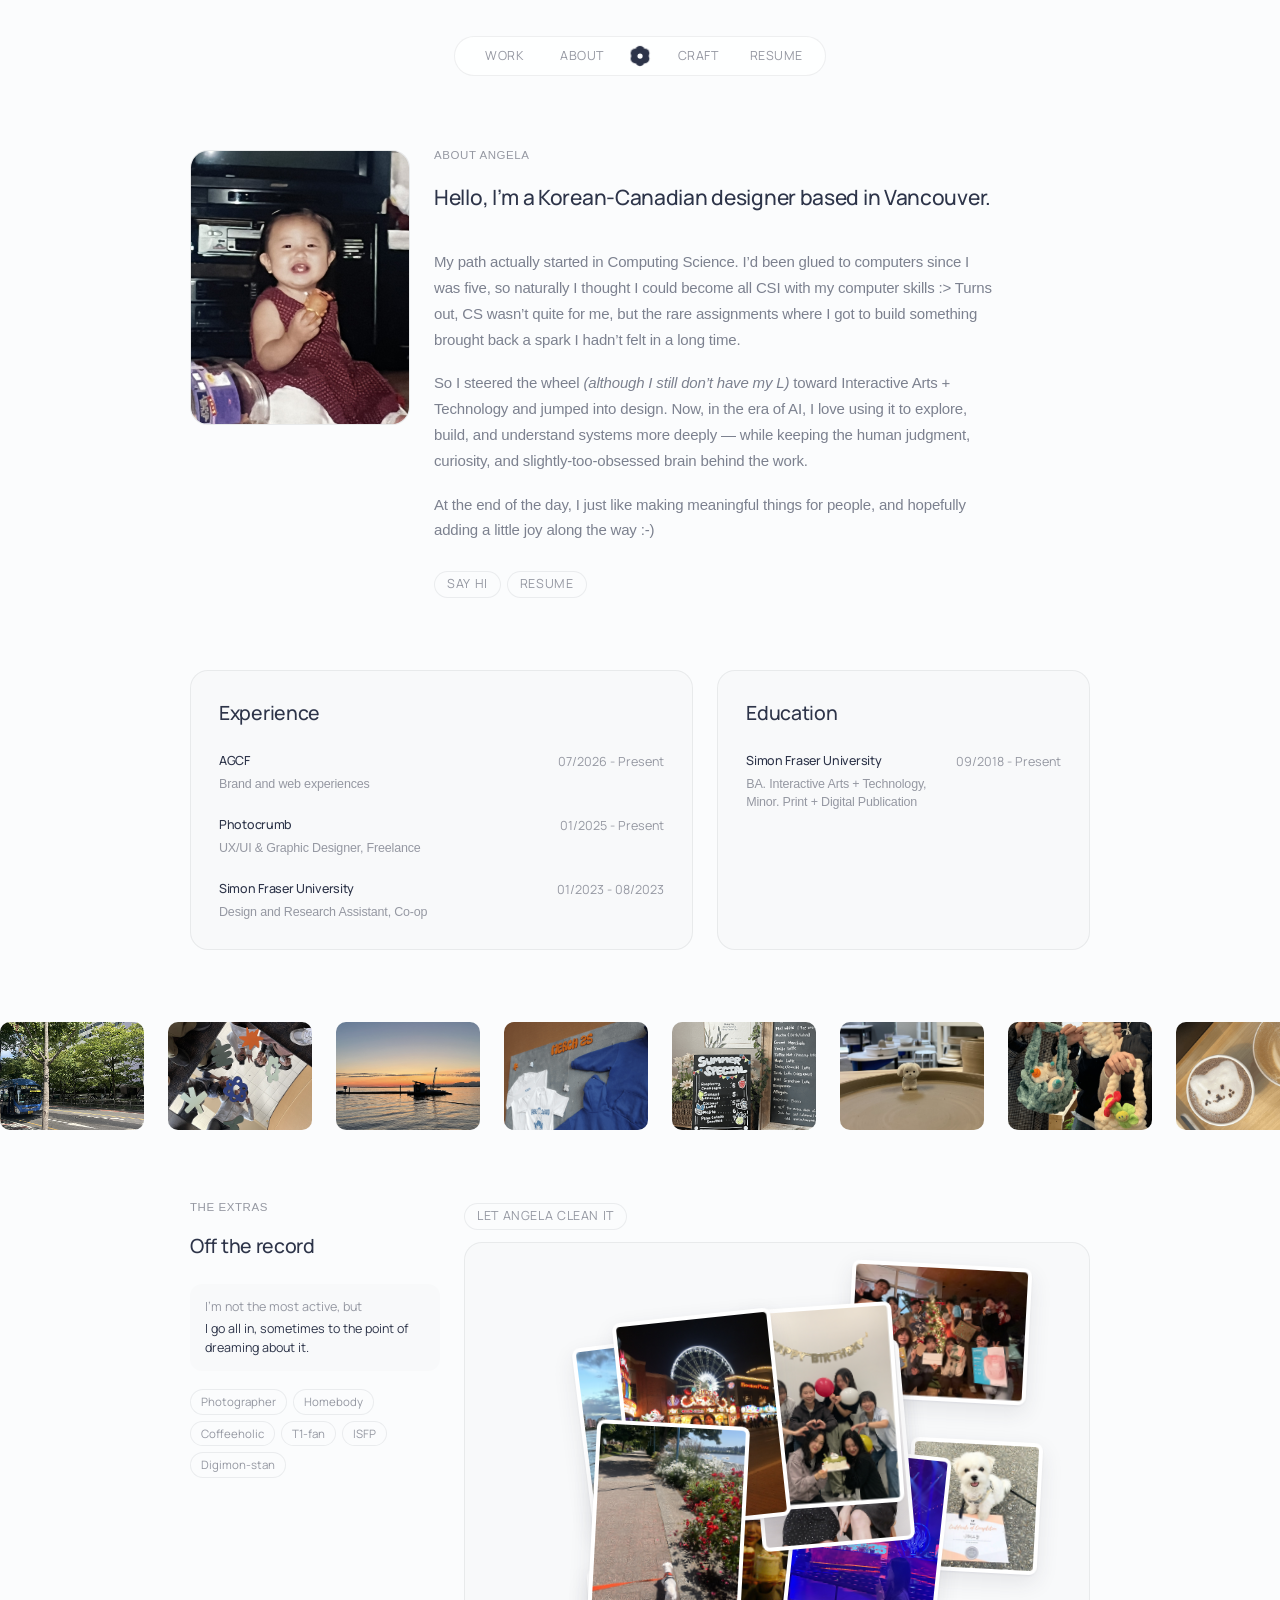
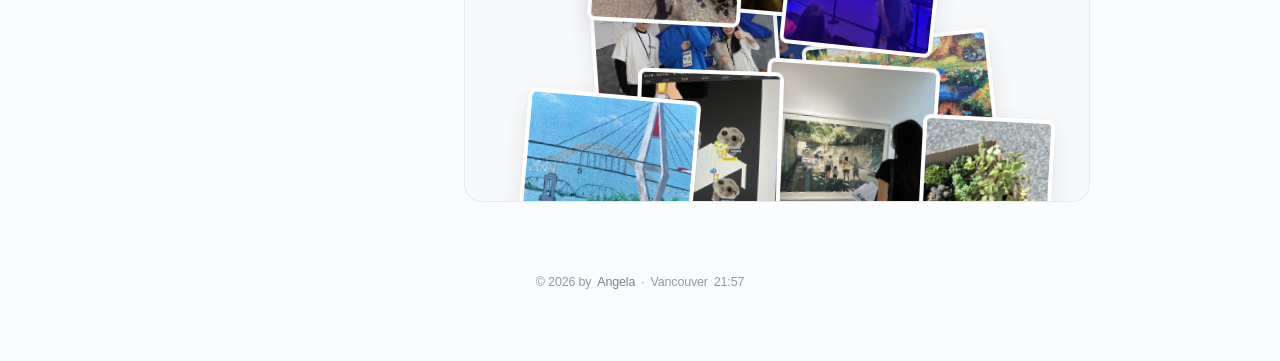
==== about.html @ 22f2df99 "Add files via upload" ====
<!DOCTYPE html>
<html lang="en">

<head>
  <meta charset="UTF-8">
  <meta name="viewport" content="width=device-width, initial-scale=1.0">

  <title>About Angela</title>

  <link rel="icon" href="assets/logo.svg">

  <link rel="preconnect" href="https://fonts.googleapis.com">
  <link rel="preconnect" href="https://fonts.gstatic.com" crossorigin>
  <link
    href="https://fonts.googleapis.com/css2?family=Manrope:wght@300;400;500;600&display=swap"
    rel="stylesheet"
  >

  <link rel="stylesheet" href="css/global.css">
  <link rel="stylesheet" href="css/about.css">
</head>

<body>

<nav class="site-nav" aria-label="Main navigation">
  <div class="nav-container">
    <a href="index.html#work">Work</a>
    <a href="about.html">About</a>

    <a class="nav-logo site-logo" href="index.html" aria-label="Angela home">
      <svg class="flower-logo" viewBox="0 0 34 34" aria-hidden="true" focusable="false">
        <circle class="petal p1" cx="17" cy="17" r="6" />
        <circle class="petal p2" cx="17" cy="17" r="6" />
        <circle class="petal p3" cx="17" cy="17" r="6" />
        <circle class="petal p4" cx="17" cy="17" r="6" />
        <circle class="petal p5" cx="17" cy="17" r="6" />
        <circle class="petal p6" cx="17" cy="17" r="6" />
        <circle class="logo-center" cx="17" cy="17" r="3.4" />
      </svg>
    </a>

    <a href="craft.html">Craft</a>
    <a href="https://drive.google.com/file/d/1jJFOqW51bYr0jPNeFUMd1rsVUuqRmTYS/view?usp=sharing" target="_blank" rel="noopener noreferrer">Resume</a>
  </div>
</nav>

<main class="about-page">
  <section class="about-hero container">
    <div class="about-portrait opening-item opening-portrait" id="aboutPortrait">
      <img src="assets/img/about/me.png" alt="Angela as a kid" class="about-portrait-img is-childhood">
      <img src="assets/img/about/me2.png" alt="Angela now" class="about-portrait-img is-now">
    </div>

    <div class="about-copy opening-item opening-copy">
      <p class="about-kicker">About Angela</p>

      <h1>
        Hello, I’m a Korean-Canadian designer based in Vancouver.
      </h1>

      <div class="about-story">
        <p>
          My path actually started in Computing Science. I’d been glued to computers since I was five, so naturally I thought I could become all CSI with my computer skills :> Turns out, CS wasn’t quite for me, but the rare assignments where I got to build something brought back a spark I hadn’t felt in a long time.
        </p>
        <p>
          So I steered the wheel <i>(although I still don’t have my L)</i> toward Interactive Arts + Technology and jumped into design. Now, in the era of AI, I love using it to explore, build, and understand systems more deeply — while keeping the human judgment, curiosity, and slightly-too-obsessed brain behind the work.
        </p>
        <p>
          At the end of the day, I just like making meaningful things for people, and hopefully adding a little joy along the way :-)

        </p>
      </div>

      <div class="about-actions">
        <a href="mailto:angela001201@gmail.com">SAY HI</a>
        <a href="https://drive.google.com/file/d/1ITYUYfYwU2_ngWHM9-fl03x5f3og8KuS/view?usp=sharing" target="_blank" rel="noopener noreferrer">Resume</a>
      </div>
    </div>
  </section>

  <section class="about-meta container opening-item opening-meta" aria-label="Angela's background">
    <div class="meta-panel">
      <h2>Experience</h2>

      <div class="meta-list">
        <article class="meta-item">
          <div>
            <h3>AGCF</h3>
            <p>Brand and web experiences</p>
          </div>
          <span>07/2026 - Present</span>
        </article>

        <article class="meta-item">
          <div>
            <h3>Photocrumb</h3>
            <p>UX/UI & Graphic Designer, Freelance</p>
          </div>
          <span>01/2025 - Present</span>
        </article>

        <article class="meta-item">
          <div>
            <h3>Simon Fraser University</h3>
            <p>Design and Research Assistant, Co-op</p>
          </div>
          <span>01/2023 - 08/2023</span>
        </article>
      </div>
    </div>

    <div class="meta-panel">
      <h2>Education</h2>

      <div class="meta-list">
        <article class="meta-item">
          <div>
            <h3>Simon Fraser University</h3>
            <p>BA. Interactive Arts + Technology, Minor. Print + Digital Publication</p>
          </div>
          <span>09/2018 - Present</span>
        </article>
      </div>
    </div>
  </section>

  <section class="photo-marquee opening-item opening-marquee" aria-label="Angela's photo roll">
    <div class="photo-marquee-track" id="photoMarqueeTrack"></div>
  </section>

  <section class="about-extras container opening-item opening-extras">
    <div class="extras-intro">
      <p class="about-kicker">The extras</p>
      <h2>Off the record</h2>

      <button class="current-status" id="currentStatus" type="button" aria-label="Shuffle current status">
        <span>I’m not the most active, but</span>
        <strong id="statusText">loading...</strong>
      </button>

      <div class="tags" aria-label="Angela's extra interests">
        <span>Photographer</span>
        <span>Homebody</span>
        <span>Coffeeholic</span>
        <span>T1-fan</span>
        <span>ISFP</span>
        <span>Digimon-stan</span>
      </div>
    </div>

    <div class="photo-board-shell">
      <button class="board-toggle" id="tidyBtn" type="button">Let Angela Clean It</button>
      <div class="photo-board" id="photoBoard" aria-label="Interactive photo board"></div>
    </div>
  </section>
</main>

<footer class="site-footer">
  <div class="footer-inner">
    <p class="footer-credit">
      <span>© 2026 by</span>
      <a href="about.html" target="_blank" rel="noopener noreferrer">Angela</a>
      <span>·</span>
      <span>Vancouver</span>
      <span id="footerClock">--:--</span>
    </p>
  </div>
</footer>

<script src="js/about.js"></script>
<script src="js/global.js"></script>

</body>
</html>
---- css/global.css ----
/* ---------- VARIABLES ---------- */
:root {
  /* Colors */
  --bg: #FBFCFD;
  --grey-bg: #F8F9FA;
  --accent: #E5A827;
  --text-primary: #2D3449;
  --text-secondary: #7c818f;
  --text-muted: #9598a2;
  --border: rgba(45, 52, 73, 0.08);

  /* Typography */
  --font-heading: "Manrope", "Geist", sans-serif;
  --font-body: "Inter", "Geist", sans-serif;

  --text-xs: 11.5px;
  --text-sm: 12.5px;
  --text-md: 13.5px;
  --text-rg: 16px;
  --text-lg: 19.5px;
  --text-xl: 21px;
  --text-2xl: 24px;

  --leading-tight: 1.45;
  --leading-normal: 1.5;
  --leading-relaxed: 1.7;

  /* Layout */
  --page-max: 900px;
  --page-padding: 40px;

  /* Spacing */
  --space-xs: 3px;
  --space-sm: 6px;
  --space-md: 12px;
  --space-lg: 48px;
  --space-xl: 72px;

  --logo: 26px;

  /* Grid */
  --grid-gap: 24px;

  /* Radius */
  --radius-card: 18px;
  --radius-pill: 999px;
}


/* ---------- RESET ---------- */

*,
*::before,
*::after {
  box-sizing: border-box;
  margin: 0;
  padding: 0;
}


/* ---------- BASE ---------- */

html {
  scroll-behavior: smooth;
}

body {
  min-height: 100vh;

  font-family: var(--font-heading);
  font-weight: var(--weight-regular);
  line-height: var(--leading-normal);

  color: var(--text-primary);
  background: var(--bg);

  -webkit-font-smoothing: antialiased;
  -moz-osx-font-smoothing: grayscale;
}

h1,
h2,
h3,
p {
  margin: 0;
}

h1,
h2,
h3,
h4 {
  font-weight: 500;
  letter-spacing: -.3px;
}

h1 { 
  font-size: var(--text-lg);
  line-height: var(--leading-relaxed);
}

p {
  font-size: var(--text-rg);
  letter-spacing: -.2px;
  font-family: var(--font-body);
  font-size: var(--text-rg);
  font-weight: 400;
  color: var(--text-primary);
  line-height: var(--leading-tight);
  letter-spacing: -0.175px;
}




/* ---------- ELEMENTS ---------- */

a {
  color: var(--text-secondary);
  text-decoration: none;
  font-size: var(--text-sm);
  line-height: 1;
  transition: color 300ms ease;
}
a:hover, a:focus {
  color: var(--text-primary);
}

img,
video {
  display: block;
  width: 100%;
  height: auto;
}

/* ---------- SHARED LAYOUT ---------- */

.container {
  width: min(
    var(--page-max),
    calc(100% - (var(--page-padding) * 2))
  );

  margin-inline: auto;
}

/* ---------- NAV ---------- */
.site-nav {
  position: fixed;
  top: 36px;
  left: 50%;
  transform: translateX(-50%);

  z-index: 100;
  width: 372px;
  
  border: 1px solid var(--border);

  border-radius: var(--radius-pill);
  padding: var(--space-sm) var(--grid-gap);
  background-color: rgba(255, 255, 255, 0.8);
  backdrop-filter: blur(1px);
  -webkit-backdrop-filter: blur(1px);
}

.nav-container {
  display: grid;
  grid-template-columns: 66px 66px auto 66px 66px;
  align-items: center;
  justify-content: center;

  gap: 12px;
}

.nav-container a {
  font-size: var(--text-sm);
  font-weight: var(--weight-medium);
  color: var(--text-muted);
  white-space: nowrap;
  text-align: center;
  text-transform: uppercase;
  letter-spacing: 0.5px;

}

.nav-container a:hover,
.nav-container a:focus-visible {
  color: var(--text-primary);
}

.nav-logo {
  display: grid;
  place-items: center;

  width: var(--logo);
  height: var(--logo);

  padding: 0;

  color: var(--text-primary);

  border-radius: var(--radius-pill);

  line-height: 0;
}
.flower-logo {
  display: block;

  width:var(--logo);
  height: var(--logo);

  overflow: visible;
}
.petal,
.logo-center {
  transform-box: fill-box;
  transform-origin: center;

  will-change:
    transform,
    opacity;
}
.petal {
  fill: var(--text-primary);

  opacity: 1;

  transform:
    translate(
      var(--x),
      var(--y)
    )
    scale(1);
}
.logo-center {
  fill: var(--bg);
  transform: scale(1);
}
/* Petal positions */
.p1 {
  --x: 0px;
  --y: -7.2px;
  --delay: 0ms;
}
.p2 {
  --x: 6.25px;
  --y: -3.6px;
  --delay: 20ms;
}
.p3 {
  --x: 6.25px;
  --y: 3.6px;
  --delay: 40ms;
}
.p4 {
  --x: 0px;
  --y: 7.2px;
  --delay: 60ms;
}
.p5 {
  --x: -6.25px;
  --y: 3.6px;
  --delay: 80ms;
}
.p6 {
  --x: -6.25px;
  --y: -3.6px;
  --delay: 100ms;
}
/* Bloom */
.site-logo:hover .petal,
.site-logo:focus-visible .petal {
  animation:
    petal-bloom
    620ms
    cubic-bezier(.22, 1, .36, 1)
    both;

  animation-delay:
    var(--delay);
}
.site-logo:hover .logo-center,
.site-logo:focus-visible .logo-center {
  animation:
    center-pulse
    620ms
    cubic-bezier(.22, 1, .36, 1)
    both;
}
@keyframes petal-bloom {
  0% {
    transform:
      translate(
        var(--x),
        var(--y)
      )
      scale(1);

    opacity: 1;
  }

  34% {
    transform:
      translate(0, 0)
      scale(.18);

    opacity: .38;
  }

  68% {
    transform:
      translate(
        var(--x),
        var(--y)
      )
      scale(1.05);

    opacity: 1;
  }

  100% {
    transform:
      translate(
        var(--x),
        var(--y)
      )
      scale(1);

    opacity: 1;
  }
}
@keyframes center-pulse {
  0% {
    transform: scale(1);
  }

  30% {
    transform: scale(.88);
  }

  55% {
    transform: scale(1.08);
  }

  100% {
    transform: scale(1);
  }
}
.nav-logo:focus-visible {
  outline:
    1px solid rgba(45, 52, 73, .22);

  outline-offset: 4px;
}
@media (prefers-reduced-motion: reduce) {
  .site-logo:hover .petal,
  .site-logo:focus-visible .petal,
  .site-logo:hover .logo-center,
  .site-logo:focus-visible .logo-center {
    animation: none;
  }
}

@media (max-width: 768px) {
  .site-nav {
    top: 20px;

    width: calc(100% - 32px);
    max-width: 390px;

    padding-inline: 12px;
  }

  .nav-container {
    gap: 8px;
  }

  .nav-container a {
    font-size: var(--text-xs);
  }
}
/* ---------- NAV SCROLL COLLAPSE ---------- */

.site-nav {
  transition:
    padding 600ms cubic-bezier(.16, 1, .3, 1);
}

.nav-container {
  transition:
    grid-template-columns 600ms cubic-bezier(.16, 1, .3, 1),
    gap 600ms cubic-bezier(.16, 1, .3, 1);
}

/*
  Only target the menu links.
  The flower logo stays untouched.
*/

.nav-container > a:not(.nav-logo) {
  display: block;

  max-width: 90px;
  min-width: 0;

  overflow: hidden;

  opacity: 1;

  transition:
    max-width 600ms cubic-bezier(.16, 1, .3, 1),
    opacity 240ms ease,
    transform 600ms cubic-bezier(.16, 1, .3, 1),
    color 180ms ease;
}


/* Collapsed */

.site-nav.is-collapsed {
  width: auto;
  padding-left: var(--space-sm);
  padding-right: var(--space-sm);
}

.site-nav.is-collapsed .nav-container {
  grid-template-columns: 0 0 var(--logo) 0 0;
  gap: 0;
}

.site-nav.is-collapsed
.nav-container > a:not(.nav-logo) {
  max-width: 0;

  opacity: 0;

  pointer-events: none;
}


/* Pull left-side links toward flower */

.site-nav.is-collapsed
.nav-container > a:nth-child(1),
.site-nav.is-collapsed
.nav-container > a:nth-child(2) {
  transform: translateX(8px);
}


/* Pull right-side links toward flower */

.site-nav.is-collapsed
.nav-container > a:nth-child(4),
.site-nav.is-collapsed
.nav-container > a:nth-child(5) {
  transform: translateX(-8px);
}


/*
  Hovering over the collapsed flower
  temporarily expands the nav.
*/

.site-nav.is-collapsed:hover,
.site-nav.is-collapsed:focus-within {
  width: 372px;
  padding-left: var(--grid-gap);
  padding-right: var(--grid-gap);
}

.site-nav.is-collapsed:hover .nav-container,
.site-nav.is-collapsed:focus-within .nav-container {
  grid-template-columns: 66px 66px auto 66px 66px;
  gap: 12px;
}

.site-nav.is-collapsed:hover
.nav-container > a:not(.nav-logo),
.site-nav.is-collapsed:focus-within
.nav-container > a:not(.nav-logo) {
  max-width: 90px;

  opacity: 1;

  transform: translateX(0);

  pointer-events: auto;
}


/* Mobile */

@media (max-width: 768px) {

  .site-nav.is-collapsed {
    width: auto;

    padding-left: 10px;
    padding-right: 10px;
  }

  .site-nav.is-collapsed:hover,
  .site-nav.is-collapsed:focus-within {
    width: calc(100% - 32px);

    padding-left: 12px;
    padding-right: 12px;
  }

  .site-nav.is-collapsed:hover .nav-container,
  .site-nav.is-collapsed:focus-within .nav-container {
    grid-template-columns: 66px 66px auto 66px 66px;
    gap: 8px;
  }

  .nav-container > a:not(.nav-logo) {
    max-width: 70px;
  }

  .site-nav.is-collapsed:hover
  .nav-container > a:not(.nav-logo),
  .site-nav.is-collapsed:focus-within
  .nav-container > a:not(.nav-logo) {
    max-width: 70px;
  }
}


/* Reduced motion */

@media (prefers-reduced-motion: reduce) {

  .site-nav,
  .nav-container,
  .nav-container > a:not(.nav-logo) {
    transition: none;
  }

}

/* ---------- FOOTER ---------- */
footer p { font-size: var(--text-sm); }
.site-footer {
  width: 100%;
  padding: 72px var(--page-padding) 70px;

  text-align: center;
}

.footer-inner {
  width: min(var(--page-max), 100%);
  margin-inline: auto;

  display: flex;
  justify-content: center;
  align-items: center;
}

.footer-credit {
  display: flex;
  align-items: center;
  justify-content: center;
  flex-wrap: wrap;

  gap: var(--space-sm);

  margin: 0;

  font-size: var(--text-sm);
  line-height: 1.4;

  color: var(--text-muted);
}



/* ---------- LARGE DESKTOP ---------- */

@media (min-width: 2100px) {
  :root {
    --page-max: 1050px;
    --logo: 30px;

    --text-xs: 12px;
    --text-sm: 13px;
    --text-md: 14px;
    --text-rg: 17px;
    --text-lg: 20.5px;
    --text-xl: 23px;
    --text-2xl: 26px;
  }


  h1 {
    font-size: var(--text-xl);
  }
}


/* ---------- MOBILE ---------- */
@media (max-width: 1024px) {

  :root {
    --leading-relaxed: 1.685;
  }


}
---- css/about.css ----
/* ---------- ABOUT HERO ---------- */
.about-page {
  padding-top: 150px;
}

.about-hero {
  display: grid;
  grid-template-columns: 220px 1fr;
  gap: var(--grid-gap);
  align-items: start;
}

.about-portrait {
  position: sticky;
  top: 132px;
  width: 100%;
  aspect-ratio: 4 / 5;
  overflow: hidden;
  border: 1px solid var(--border);
  border-radius: var(--radius-card);
  background: var(--grey-bg);
}

.about-portrait-img {
  position: absolute;
  inset: 0;
  width: 100%;
  height: 100%;
  object-fit: cover;
  transition:
    opacity 620ms ease,
    transform 900ms cubic-bezier(.16, 1, .3, 1);
}

.about-portrait-img.is-now {
  opacity: 0;
  transform: scale(1.04);
}

.about-portrait:hover .about-portrait-img.is-childhood,
.about-portrait.is-swapped .about-portrait-img.is-childhood {
  opacity: 0;
}

.about-portrait:hover .about-portrait-img.is-now,
.about-portrait.is-swapped .about-portrait-img.is-now {
  opacity: 1;
  transform: scale(1);
}

.about-copy {
  max-width: 620px;
}

.about-kicker {
  margin-bottom: 18px;
  font-size: var(--text-xs);
  line-height: 1;
  color: var(--text-muted);
  text-transform: uppercase;
  letter-spacing: .05em;
}

.about-copy h1 {
  max-width: none;
  font-size: var(--text-xl);
  line-height: var(--leading-relaxed);
}

.about-story {
  display: grid;
  gap: 18px;
  margin-top: 34px;
}

.about-story p {
  max-width: 560px;
  color: var(--text-secondary);
  font-size: 15px;
  line-height: 1.72;
}

.about-actions {
  display: flex;
  flex-wrap: wrap;
  gap: var(--space-sm);
  margin-top: 28px;
}

.about-actions a,
.board-toggle {
  border: 1px solid var(--border);
  border-radius: var(--radius-pill);
  padding: var(--space-sm) var(--space-md);
  background: var(--bg);
  color: var(--text-muted);
  font: inherit;
  font-size: var(--text-sm);
  line-height: 1;
  text-transform: uppercase;
  letter-spacing: .05em;
  cursor: pointer;
  transition:
    border-color 220ms ease,
    color 220ms ease,
    transform 220ms ease;
}

.about-actions a:hover,
.about-actions a:focus-visible,
.board-toggle:hover,
.board-toggle:focus-visible {
  border-color: rgba(45, 52, 73, .2);
  color: var(--text-primary);
  transform: translateY(-1px);
}

/* ---------- META ---------- */
.about-meta {
  display: grid;
  grid-template-columns: 1.35fr 1fr;
  gap: var(--grid-gap);
  margin-top: var(--space-xl);
}

.meta-panel {
  min-width: 0;
  border: 1px solid var(--border);
  border-radius: var(--radius-card);
  padding: 28px;
  background: var(--grey-bg);
}

.meta-panel h2,
.extras-intro h2 {
  font-size: var(--text-lg);
  line-height: var(--leading-tight);
}

.meta-list {
  display: grid;
  gap: 24px;
  margin-top: 26px;
}

.meta-item {
  display: grid;
  grid-template-columns: 1fr auto;
  gap: 18px;
  align-items: start;
}

.meta-item h3 {
  margin-bottom: 7px;
  font-size: var(--text-sm);
  line-height: 1.2;
  color: var(--text-primary);
}

.meta-item p,
.meta-item span {
  color: var(--text-muted);
  font-size: var(--text-sm);
  line-height: 1.45;
}

.meta-item span {
  white-space: nowrap;
  text-align: right;
}

/* ---------- MARQUEE ---------- */
.photo-marquee {
  width: 100%;
  margin-top: var(--space-xl);
  overflow: hidden;
}

.photo-marquee-track {
  display: flex;
  width: max-content;
  gap: var(--grid-gap);
  animation: photoScroll 42s linear infinite;
  will-change: transform;
}

.photo-marquee:hover .photo-marquee-track {
  animation-play-state: paused;
}

.photo-tile {
  position: relative;
  flex: 0 0 auto;
  width: 144px;
  aspect-ratio: 4 / 3;
  overflow: hidden;
  border-radius: 10px;
  background: var(--grey-bg);
}

.photo-tile img {
  width: 100%;
  height: 100%;
  object-fit: cover;
  filter: saturate(.88);
  transition:
    filter 300ms ease,
    transform 520ms cubic-bezier(.16, 1, .3, 1);
}

.photo-tile:hover img {
  filter: saturate(1.08);
  transform: scale(1.05);
}

.photo-caption {
  position: absolute;
  left: 9px;
  right: 9px;
  bottom: 8px;
  z-index: 1;
  color: rgba(255, 255, 255, .92);
  font-size: 10px;
  line-height: 1.2;
  opacity: 0;
  transform: translateY(5px);
  transition:
    opacity 220ms ease,
    transform 220ms ease;
}

.photo-tile::after {
  content: "";
  position: absolute;
  inset: auto 0 0;
  height: 52%;
  background: linear-gradient(to top, rgba(45, 52, 73, .48), transparent);
  opacity: 0;
  transition: opacity 220ms ease;
}

.photo-tile:hover::after,
.photo-tile:hover .photo-caption {
  opacity: 1;
}

.photo-tile:hover .photo-caption {
  transform: translateY(0);
}

@keyframes photoScroll {
  from {
    transform: translateX(0);
  }

  to {
    transform: translateX(-50%);
  }
}

/* ---------- EXTRAS ---------- */
.about-extras {
  display: grid;
  grid-template-columns: 250px 1fr;
  gap: var(--grid-gap);
  align-items: start;
  margin-top: var(--space-xl);
}

.extras-intro {
  position: sticky;
  top: 132px;
}

.current-status {
  width: 100%;
  margin-top: 24px;
  border: 1px solid transparent;
  border-radius: 12px;
  padding: 13px 14px;
  background: var(--grey-bg);
  color: var(--text-muted);
  font: inherit;
  text-align: left;
  cursor: pointer;
  transition:
    border-color 220ms ease,
    transform 220ms ease;
}

.current-status:hover,
.current-status:focus-visible {
  border-color: var(--border);
  transform: translateY(-1px);
  outline: none;
}

.current-status span,
.current-status strong {
  display: block;
  font-size: var(--text-sm);
  line-height: 1.5;
  font-weight: 400;
}

.current-status strong {
  margin-top: 3px;
  color: var(--text-primary);
  transition:
    opacity 240ms ease,
    transform 240ms ease;
}

.current-status strong.is-changing {
  opacity: 0;
  transform: translateY(5px);
}

.tags {
  display: flex;
  flex-wrap: wrap;
  gap: var(--space-sm);
  margin-top: 18px;
}

.tags span {
  border: 1px solid var(--border);
  border-radius: var(--radius-pill);
  padding: 6px 10px;
  color: var(--text-muted);
  font-size: var(--text-xs);
  line-height: 1;
  background: var(--bg);
}

.photo-board-shell {
  min-width: 0;
}

.board-toggle {
  margin-bottom: 12px;
}

.photo-board {
  position: relative;
  width: 100%;
  height: 560px;
  overflow: hidden;
  border: 1px solid var(--border);
  border-radius: var(--radius-card);
  background: var(--grey-bg);
  touch-action: pan-y;
}

.photo-board.is-tidy {
  overflow: auto;
  overscroll-behavior: contain;
}

.photo-stage {
  position: absolute;
  inset: 0;
  transform-origin: 0 0;
}

.photo-card {
  position: absolute;
  width: 220px;
  border-radius: 8px;
  padding: 4px;
  background: #fff;
  box-shadow:
    0 1px 2px rgba(45, 52, 73, .08),
    0 8px 22px rgba(45, 52, 73, .1);
  cursor: grab;
  transition:
    box-shadow 180ms ease,
    transform 500ms cubic-bezier(.16, 1, .3, 1);
  will-change: transform;
}

.photo-card:active {
  cursor: grabbing;
}

.photo-card.is-dragging {
  z-index: 999 !important;
  box-shadow:
    0 10px 24px rgba(45, 52, 73, .16),
    0 24px 48px rgba(45, 52, 73, .13);
}

.photo-card.is-tidying {
  transition:
    left 560ms cubic-bezier(.16, 1, .3, 1),
    top 560ms cubic-bezier(.16, 1, .3, 1),
    width 560ms cubic-bezier(.16, 1, .3, 1),
    transform 560ms cubic-bezier(.16, 1, .3, 1);
}

.photo-card img {
  width: 100%;
  aspect-ratio: 4 / 3;
  object-fit: cover;
  border-radius: 4px;
  background: var(--grey-bg);
  user-select: none;
  -webkit-user-drag: none;
}

.photo-card img.is-square {
  aspect-ratio: 1 / 1;
}

.photo-card img.is-tall {
  aspect-ratio: 3 / 4;
}

.photo-board.is-tidy .photo-card {
  cursor: default;
}

/* ---------- OPENING ---------- */
.opening-item {
  opacity: 0;
  translate: 0 8px;
  will-change: opacity, translate;
}

body.is-opening-ready .opening-portrait {
  animation: aboutItemIn 620ms cubic-bezier(.22, 1, .36, 1) 40ms forwards;
}

body.is-opening-ready .opening-copy {
  animation: aboutItemIn 640ms cubic-bezier(.22, 1, .36, 1) 120ms forwards;
}

body.is-opening-ready .opening-meta {
  animation: aboutItemIn 620ms cubic-bezier(.22, 1, .36, 1) 220ms forwards;
}

body.is-opening-ready .opening-marquee {
  animation: aboutItemIn 620ms cubic-bezier(.22, 1, .36, 1) 320ms forwards;
}

body.is-opening-ready .opening-extras {
  animation: aboutItemIn 620ms cubic-bezier(.22, 1, .36, 1) 420ms forwards;
}

@keyframes aboutItemIn {
  to {
    opacity: 1;
    translate: 0 0;
  }
}

/* ---------- RESPONSIVE ---------- */
@media (max-width: 900px) {
  .about-hero,
  .about-meta,
  .about-extras {
    grid-template-columns: 1fr;
  }

  .about-portrait,
  .extras-intro {
    position: relative;
    top: auto;
  }

  .about-portrait {
    width: min(260px, 100%);
  }

  .about-copy h1 {
    font-size: var(--text-lg);
  }

  .about-extras {
    gap: 32px;
  }
}

@media (max-width: 768px) {
  .about-page {
    padding-top: 120px;
  }

  .photo-tile {
    width: 120px;
  }

  .photo-board {
    height: min(76vh, 520px);
  }

  .photo-board.is-tidy {
    height: min(82vh, 620px);
  }

  .meta-panel {
    padding: 22px;
  }

  .meta-item {
    grid-template-columns: 1fr;
    gap: 8px;
  }

  .meta-item span {
    text-align: left;
  }
}

@media (prefers-reduced-motion: reduce) {
  .opening-item {
    opacity: 1 !important;
    translate: none !important;
    animation: none !important;
  }

  .photo-marquee-track {
    animation: none;
  }

  .about-portrait-img,
  .photo-card,
  .photo-card.is-tidying {
    transition: none;
  }
}
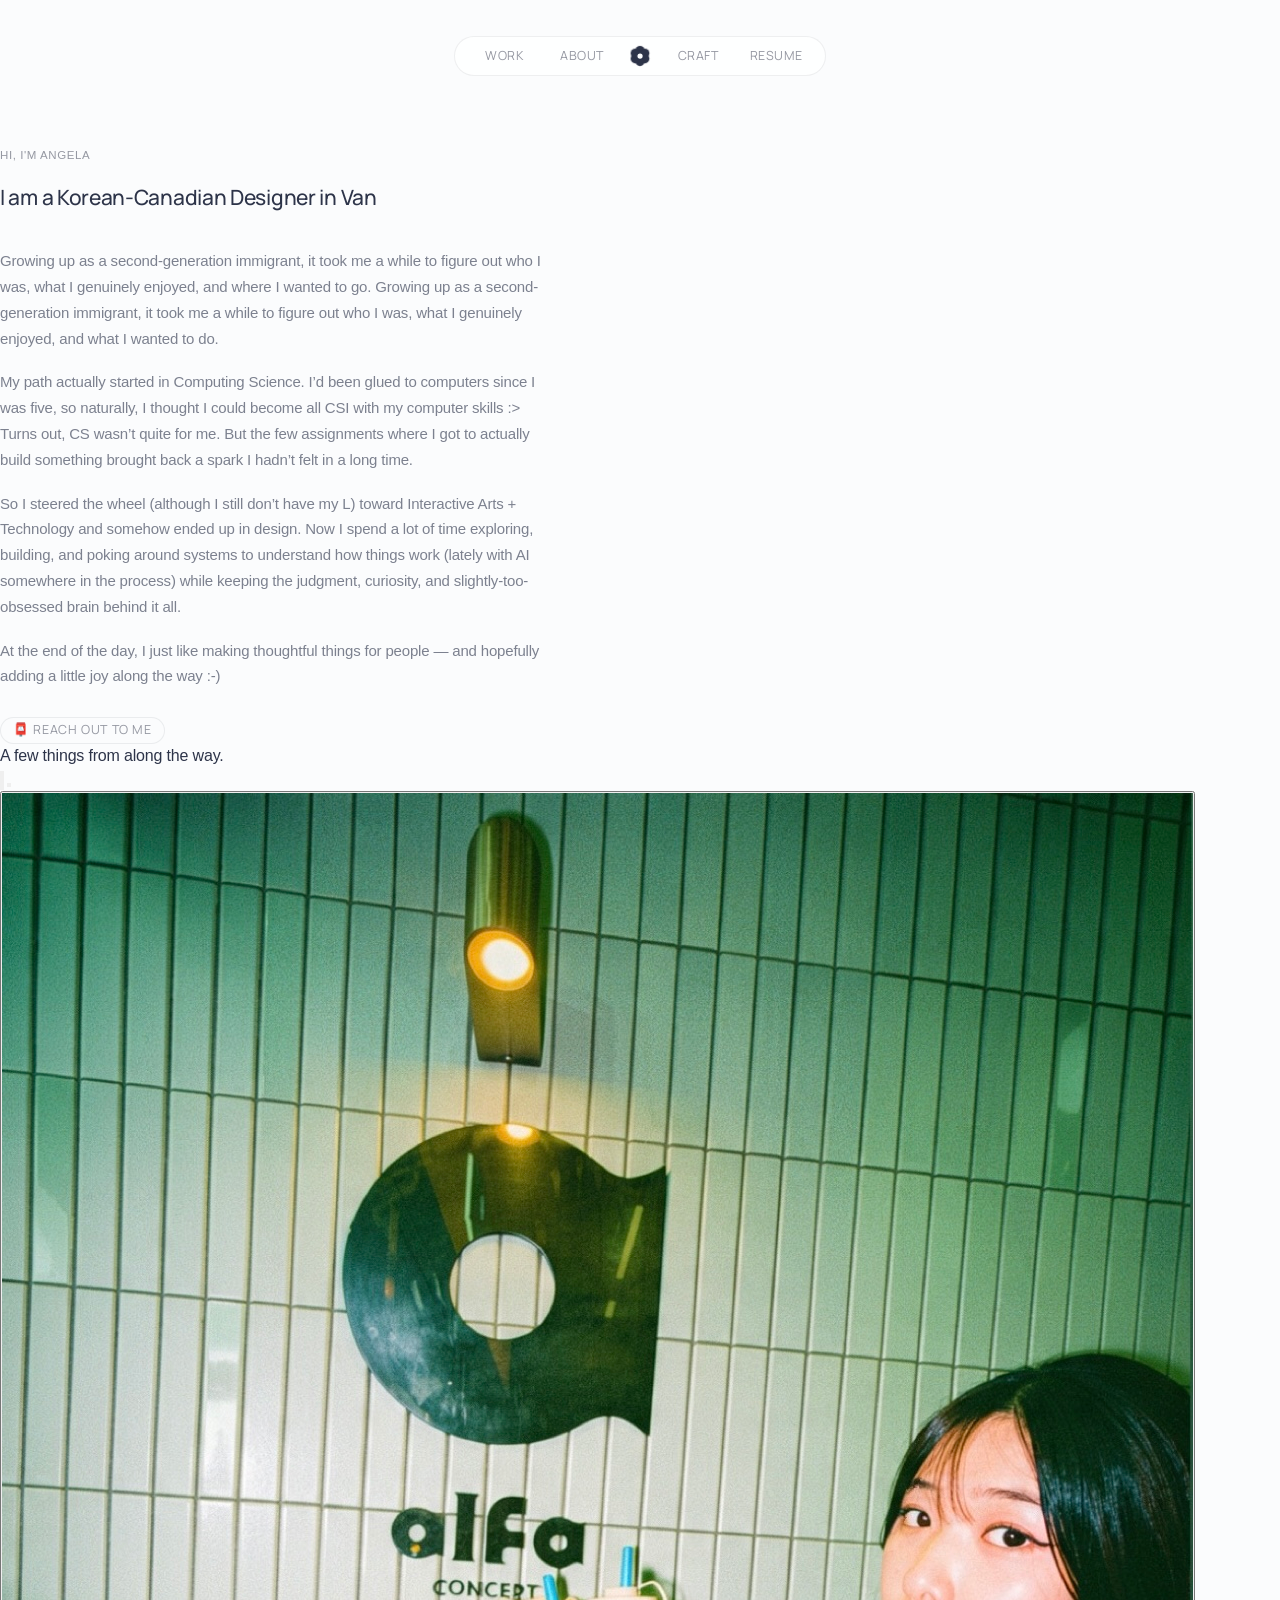
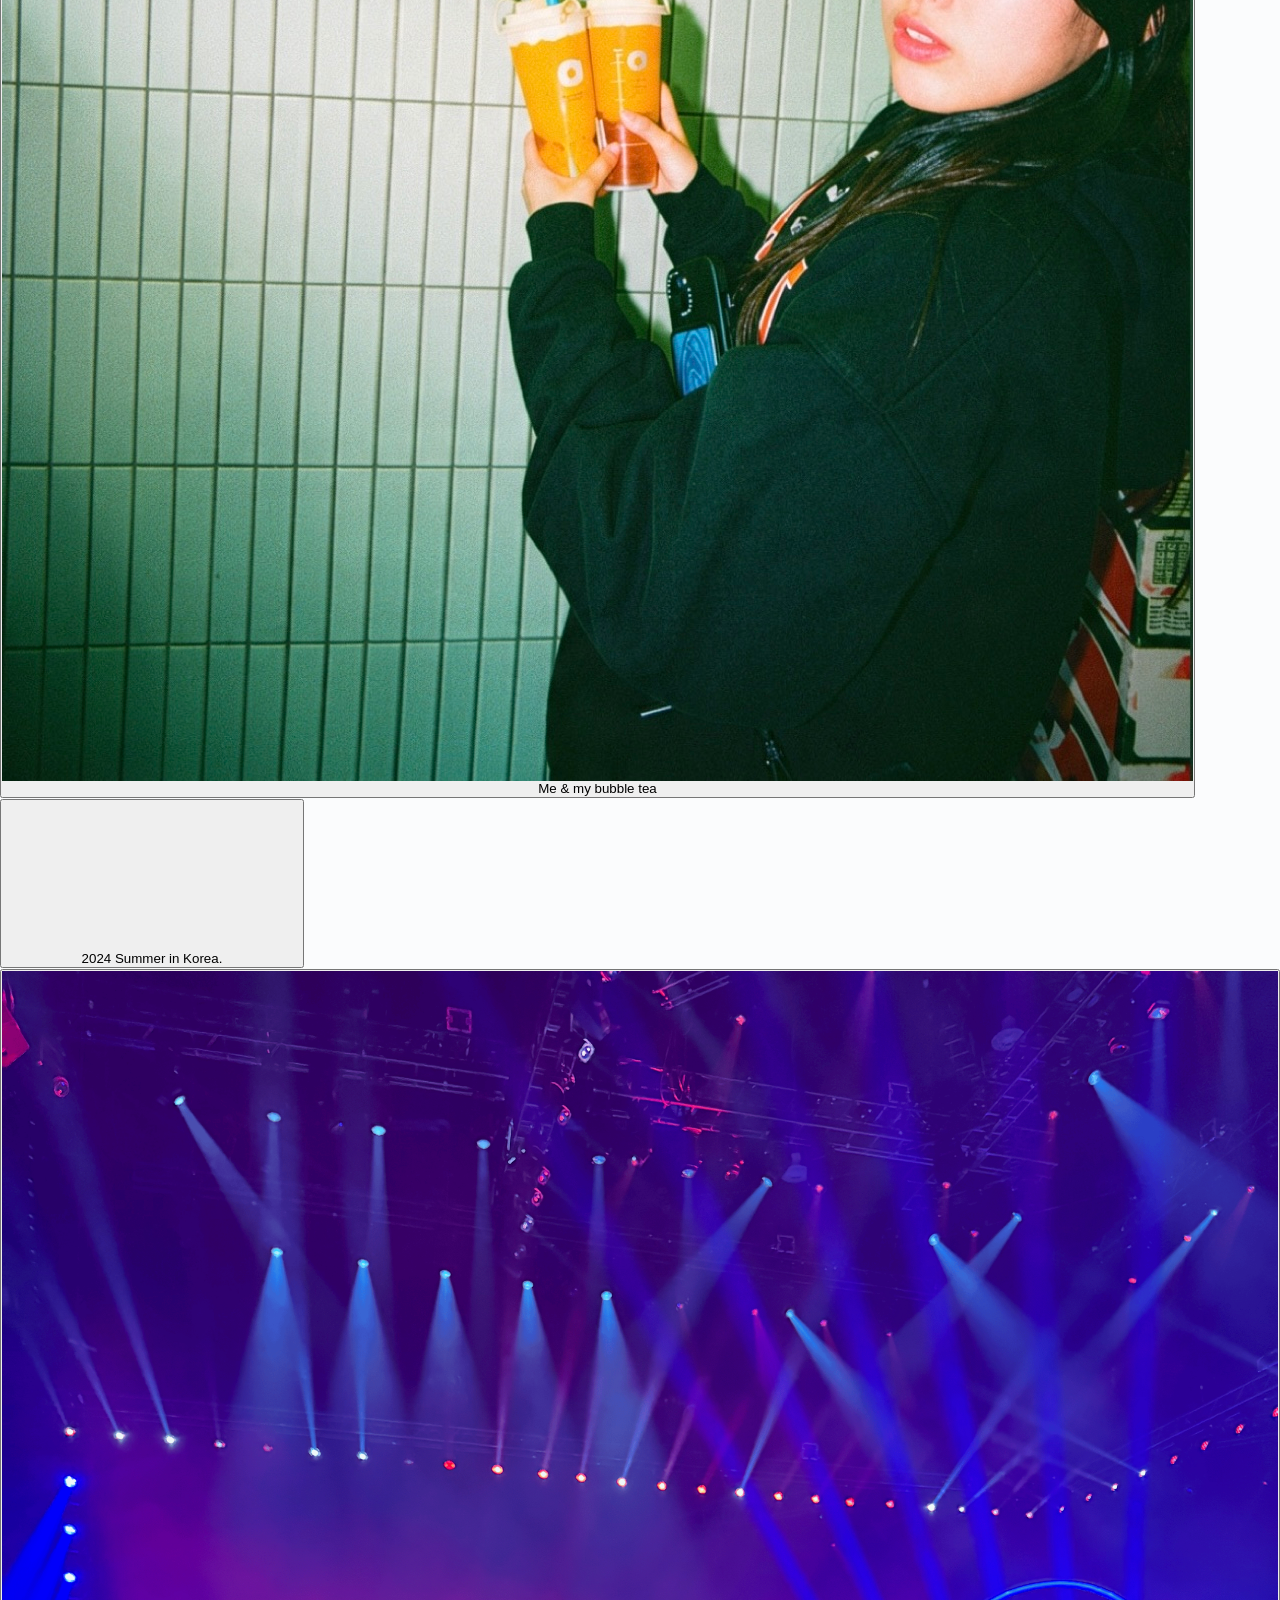
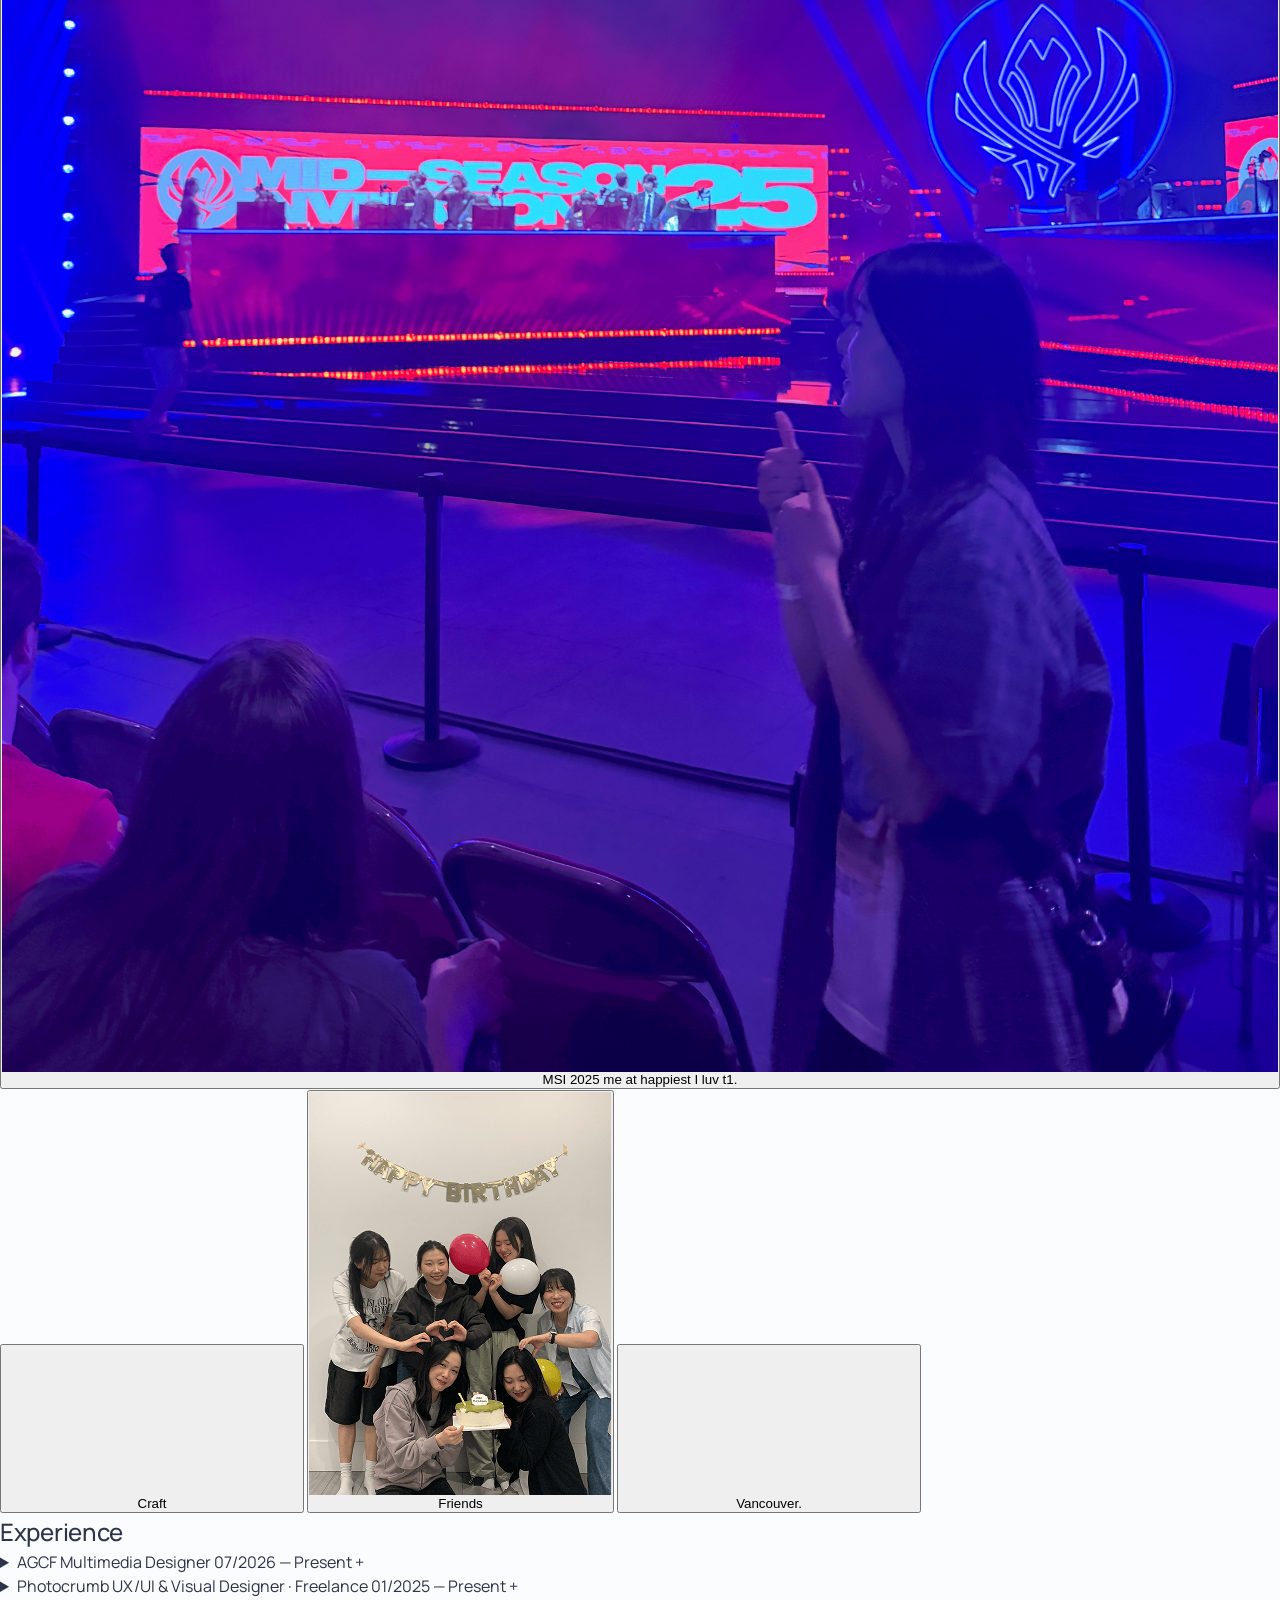
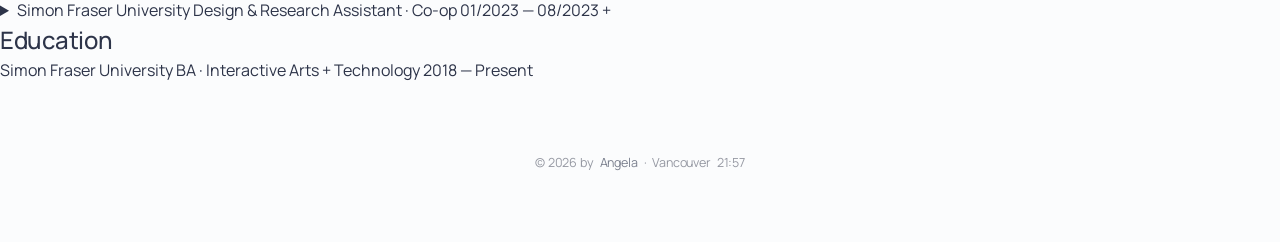
==== commit 42f0f405: "Add files via upload" ====
--- a/about.html
+++ b/about.html
@@ -11,6 +11,7 @@
 
   <link rel="preconnect" href="https://fonts.googleapis.com">
   <link rel="preconnect" href="https://fonts.gstatic.com" crossorigin>
+
   <link
     href="https://fonts.googleapis.com/css2?family=Manrope:wght@300;400;500;600&display=swap"
     rel="stylesheet"
@@ -23,12 +24,24 @@
 <body>
 
 <nav class="site-nav" aria-label="Main navigation">
+
   <div class="nav-container">
+
     <a href="index.html#work">Work</a>
+
     <a href="about.html">About</a>
 
-    <a class="nav-logo site-logo" href="index.html" aria-label="Angela home">
-      <svg class="flower-logo" viewBox="0 0 34 34" aria-hidden="true" focusable="false">
+    <a
+      class="nav-logo site-logo"
+      href="index.html"
+      aria-label="Angela home"
+    >
+      <svg
+        class="flower-logo"
+        viewBox="0 0 34 34"
+        aria-hidden="true"
+        focusable="false"
+      >
         <circle class="petal p1" cx="17" cy="17" r="6" />
         <circle class="petal p2" cx="17" cy="17" r="6" />
         <circle class="petal p3" cx="17" cy="17" r="6" />
@@ -40,135 +53,752 @@
     </a>
 
     <a href="craft.html">Craft</a>
-    <a href="https://drive.google.com/file/d/1jJFOqW51bYr0jPNeFUMd1rsVUuqRmTYS/view?usp=sharing" target="_blank" rel="noopener noreferrer">Resume</a>
+
+    <a
+      href="https://drive.google.com/file/d/1jJFOqW51bYr0jPNeFUMd1rsVUuqRmTYS/view?usp=sharing"
+      target="_blank"
+      rel="noopener noreferrer"
+    >
+      Resume
+    </a>
+
   </div>
+
 </nav>
 
+
 <main class="about-page">
-  <section class="about-hero container">
-    <div class="about-portrait opening-item opening-portrait" id="aboutPortrait">
-      <img src="assets/img/about/me.png" alt="Angela as a kid" class="about-portrait-img is-childhood">
-      <img src="assets/img/about/me2.png" alt="Angela now" class="about-portrait-img is-now">
+
+  <section class="about-intro">
+
+    <div class="about-copy">
+
+      <p class="about-kicker">Hi, I'm Angela</p>
+
+      <h1>
+        I am a Korean-Canadian Designer in Van
+      </h1>
+
+
+      <div class="about-story">
+
+        <p>
+
+          Growing up as a second-generation immigrant, it took me a while to figure out who I was, what I genuinely enjoyed, and where I wanted to go.
+
+
+
+
+
+          Growing up as a second-generation immigrant, it took me a while
+          to figure out who I was, what I genuinely enjoyed, and what I
+          wanted to do.
+        </p>
+
+        <p>
+          My path actually started in Computing Science. I’d been glued to computers since I was five, so naturally, I thought I could become all CSI with my computer skills :> Turns out, CS wasn’t quite for me. But the few assignments where I got to actually build something brought back a spark I hadn’t felt in a long time.
+        </p>
+
+        <p>
+          So I steered the wheel (although I still don’t have my L) toward Interactive Arts + Technology and somehow ended up in design. Now I spend a lot of time exploring, building, and poking around systems to understand how things work (lately with AI somewhere in the process) while keeping the judgment, curiosity, and slightly-too-obsessed brain behind it all.
+        </p>
+
+        <p>At the end of the day, I just like making thoughtful things for people — and hopefully adding a little joy along the way :-)
+        </p>
+
+      </div>
+
+
+      <div class="about-actions">
+        <a href="mailto:angela001201@gmail.com">
+          📮 Reach out to me
+        </a>
+      </div>
+
     </div>
 
-    <div class="about-copy opening-item opening-copy">
-      <p class="about-kicker">About Angela</p>
-
-      <h1>
-        Hello, I’m a Korean-Canadian designer based in Vancouver.
-      </h1>
-
-      <div class="about-story">
-        <p>
-          My path actually started in Computing Science. I’d been glued to computers since I was five, so naturally I thought I could become all CSI with my computer skills :> Turns out, CS wasn’t quite for me, but the rare assignments where I got to build something brought back a spark I hadn’t felt in a long time.
-        </p>
-        <p>
-          So I steered the wheel <i>(although I still don’t have my L)</i> toward Interactive Arts + Technology and jumped into design. Now, in the era of AI, I love using it to explore, build, and understand systems more deeply — while keeping the human judgment, curiosity, and slightly-too-obsessed brain behind the work.
-        </p>
-        <p>
-          At the end of the day, I just like making meaningful things for people, and hopefully adding a little joy along the way :-)
-
+  </section>
+
+  <section class="about-media-section">
+
+    <div class="about-media-topbar">
+
+      <div>
+
+        <p class="about-media-note">
+          A few things from along the way.
         </p>
       </div>
 
-      <div class="about-actions">
-        <a href="mailto:angela001201@gmail.com">SAY HI</a>
-        <a href="https://drive.google.com/file/d/1ITYUYfYwU2_ngWHM9-fl03x5f3og8KuS/view?usp=sharing" target="_blank" rel="noopener noreferrer">Resume</a>
+
+      <div
+        class="about-gallery-controls"
+        aria-label="Media controls"
+      >
+
+        <!-- FULLSCREEN -->
+
+        <button
+          class="about-gallery-control"
+          id="aboutFullscreenButton"
+          type="button"
+          aria-label="View media fullscreen"
+          title="Fullscreen"
+        >
+
+          <svg
+            viewBox="0 0 24 24"
+            aria-hidden="true"
+          >
+            <path d="M8 3H3v5" />
+            <path d="M16 3h5v5" />
+            <path d="M8 21H3v-5" />
+            <path d="M16 21h5v-5" />
+          </svg>
+
+        </button>
+
+
+        <!-- GRID -->
+
+        <button
+          class="about-gallery-control"
+          id="aboutGridButton"
+          type="button"
+          aria-expanded="false"
+          aria-label="Expand media grid"
+          title="View all"
+        >
+
+          <span
+            class="grid-icon"
+            aria-hidden="true"
+          >
+            <i></i>
+            <i></i>
+            <i></i>
+            <i></i>
+          </span>
+
+        </button>
+
       </div>
+
     </div>
+
+
+
+    <div
+      class="about-gallery"
+      id="aboutGallery"
+    >
+
+      <div
+        class="about-gallery-grid"
+        id="aboutGalleryGrid"
+      >
+
+        <button
+          class="about-media-card"
+          type="button"
+          data-caption="Making things"
+          aria-label="Flip Making things card"
+        >
+
+          <span class="about-card-inner">
+
+            <span class="about-card-face about-card-front">
+
+              <img
+                src="assets/about/me.jpg"
+                alt="Angela"
+              >
+
+            </span>
+
+
+            <span class="about-card-face about-card-back">
+
+              <span class="about-card-back-meta">
+               Me & my bubble tea
+              </span>
+
+              <!-- <span class="about-card-back-title">
+                Me & My Supporter: Mango Bubble Tea
+              </span>
+
+              <span class="about-card-back-copy">
+              </span>
+            </span> -->
+
+          </span>
+
+        </button>
+
+        
+        <button
+          class="about-media-card"
+          type="button"
+          data-caption="Currently making"
+          aria-label="Flip Currently making card"
+        >
+
+          <span class="about-card-inner">
+
+            <span class="about-card-face about-card-front">
+
+              <video
+                src="assets/about/korea.MOV"
+                autoplay
+                muted
+                loop
+                playsinline
+                preload="metadata"
+              ></video>
+
+            </span>
+
+
+            <span class="about-card-face about-card-back">
+
+              <span class="about-card-back-meta">
+                2024 Summer in Korea.
+              </span>
+
+              <!-- <span class="about-card-back-title">
+                Still figuring things out.
+              </span>
+
+              <span class="about-card-back-copy">
+                Designing, coding, learning, experimenting with AI,
+                and trying not to keep twenty versions of everything.
+              </span>
+
+              <span class="about-card-back-footer">
+                Vancouver · now
+              </span> -->
+
+            </span>
+
+          </span>
+
+        </button>
+
+        <button
+          class="about-media-card"
+          type="button"
+          data-caption="Process"
+          aria-label="Flip Process card"
+        >
+
+          <span class="about-card-inner">
+
+            <span class="about-card-face about-card-front">
+
+              <img
+                src="assets/about/me.png"
+                alt=""
+              >
+
+            </span>
+
+            <span class="about-card-face about-card-back">
+
+              <span class="about-card-back-meta">
+                MSI 2025
+              </span>
+
+              <span class="about-card-back-title">
+                me at happiest
+              </span>
+
+              <span class="about-card-back-copy">
+                I luv t1.
+              </span>
+
+            </span>
+
+          </span>
+
+        </button>
+
+        <button
+          class="about-media-card"
+          type="button"
+          data-caption="Vancouver, lately"
+          aria-label="Flip Vancouver card"
+        >
+
+          <span class="about-card-inner">
+
+            <span class="about-card-face about-card-front">
+
+              <video
+                src="assets/about/craft.MP4"
+                autoplay
+                muted
+                loop
+                playsinline
+                preload="metadata"
+              ></video>
+
+            </span>
+
+
+            <span class="about-card-face about-card-back">
+
+              <span class="about-card-back-meta">
+                Craft
+              </span>
+
+              <!-- <span class="about-card-back-title">
+                Home, lately.
+              </span>
+
+              <span class="about-card-back-copy">
+                Rain, mountains, long walks, coffee shops, and
+                occasionally wondering why I still don’t have my L.
+              </span>
+
+              <span class="about-card-back-footer">
+                BC · Canada
+              </span> -->
+
+            </span>
+
+          </span>
+
+        </button>
+
+        <button
+          class="about-media-card"
+          type="button"
+          data-caption="Youth KOSTA"
+          aria-label="Flip Youth KOSTA card"
+        >
+
+          <span class="about-card-inner">
+
+            <span class="about-card-face about-card-front">
+
+              <img
+                src="assets/about/friends.png"
+                alt="Friends"
+              >
+
+            </span>
+
+
+            <span class="about-card-face about-card-back">
+
+              <span class="about-card-back-meta">
+               Friends
+              </span>
+<!-- 
+              <span class="about-card-back-title">
+                One of those very busy event days.
+              </span>
+
+              <span class="about-card-back-copy">
+                Designing, running the photo booth, printing photos,
+                helping with payments, and somehow ending up everywhere
+                at once.
+              </span>
+
+              <span class="about-card-back-footer">
+                event design · production
+              </span> -->
+
+            </span>
+
+          </span>
+
+        </button>
+
+        <button
+          class="about-media-card"
+          type="button"
+          data-caption="Everyday"
+          aria-label="Flip Everyday card"
+        >
+
+          <span class="about-card-inner">
+
+            <span class="about-card-face about-card-front">
+
+              <video
+                src="assets/about/van.MOV"
+                autoplay
+                muted
+                loop
+                playsinline
+                preload="metadata"
+              ></video> 
+
+            </span>
+
+
+            <span class="about-card-face about-card-back">
+
+              <span class="about-card-back-meta">
+                Vancouver.
+              </span>
+
+              <!-- <span class="about-card-back-title">
+                I take photos of things I want to remember.
+              </span>
+
+              <span class="about-card-back-copy">
+                Light, streets, places, objects, or whatever made
+                me stop for a second and look.
+              </span>
+
+              <span class="about-card-back-footer">
+                probably somewhere in my camera roll
+              </span> -->
+
+            </span>
+
+          </span>
+
+        </button>
+
+      </div>
+
+    </div>
+
   </section>
 
-  <section class="about-meta container opening-item opening-meta" aria-label="Angela's background">
-    <div class="meta-panel">
+
+  <section class="about-background">
+
+
+    <!-- EXPERIENCE -->
+
+    <div class="background-group">
+
       <h2>Experience</h2>
 
-      <div class="meta-list">
-        <article class="meta-item">
-          <div>
-            <h3>AGCF</h3>
-            <p>Brand and web experiences</p>
+      <div class="background-list">
+
+
+        <!-- AGCF -->
+
+        <details class="background-item">
+
+          <summary>
+
+            <span class="background-name">
+              AGCF
+            </span>
+
+            <span class="background-role">
+              Multimedia Designer
+            </span>
+
+            <span class="background-date">
+              07/2026 — Present
+            </span>
+
+            <span
+              class="background-toggle"
+              aria-hidden="true"
+            >
+              +
+            </span>
+
+          </summary>
+
+
+          <div class="background-detail">
+
+            <div class="background-detail-spacer"></div>
+
+
+            <div class="background-detail-copy">
+
+              <p>
+                Working as the solo designer across brand, web,
+                digital, and print experiences for Amazing Grace
+                Christian Fellowship.
+              </p>
+
+              <p class="background-tags">
+                Brand Design · Web Design · Squarespace ·
+                HTML/CSS/JS · Visual Design
+              </p>
+
+            </div>
+
           </div>
-          <span>07/2026 - Present</span>
-        </article>
-
-        <article class="meta-item">
-          <div>
-            <h3>Photocrumb</h3>
-            <p>UX/UI & Graphic Designer, Freelance</p>
+
+        </details>
+
+
+
+        <!-- PHOTOCRUMB -->
+
+        <details class="background-item">
+
+          <summary>
+
+            <span class="background-name">
+              Photocrumb
+            </span>
+
+            <span class="background-role">
+              UX/UI & Visual Designer · Freelance
+            </span>
+
+            <span class="background-date">
+              01/2025 — Present
+            </span>
+
+            <span
+              class="background-toggle"
+              aria-hidden="true"
+            >
+              +
+            </span>
+
+          </summary>
+
+
+          <div class="background-detail">
+
+            <div class="background-detail-spacer"></div>
+
+
+            <div class="background-detail-copy">
+
+              <p>
+                Designing across the photo booth experience,
+                from website UX/UI to seasonal frames,
+                stickers, and in-booth visual elements.
+              </p>
+
+              <p class="background-tags">
+                UI Design · Visual Design · Illustration · Front-end
+              </p>
+
+            </div>
+
           </div>
-          <span>01/2025 - Present</span>
-        </article>
-
-        <article class="meta-item">
-          <div>
-            <h3>Simon Fraser University</h3>
-            <p>Design and Research Assistant, Co-op</p>
+
+        </details>
+
+
+
+        <!-- SFU -->
+
+        <details class="background-item">
+
+          <summary>
+
+            <span class="background-name">
+              Simon Fraser University
+            </span>
+
+            <span class="background-role">
+              Design & Research Assistant · Co-op
+            </span>
+
+            <span class="background-date">
+              01/2023 — 08/2023
+            </span>
+
+            <span
+              class="background-toggle"
+              aria-hidden="true"
+            >
+              +
+            </span>
+
+          </summary>
+
+
+          <div class="background-detail">
+
+            <div class="background-detail-spacer"></div>
+
+
+            <div class="background-detail-copy">
+
+              <p>
+                Worked across UX research, information design,
+                and visual communication for SFU
+                Co-operative Education.
+              </p>
+
+              <p class="background-tags">
+                UX Research · Information Design · Visual Design ·
+                Accessibility
+              </p>
+
+            </div>
+
           </div>
-          <span>01/2023 - 08/2023</span>
-        </article>
+
+        </details>
+
+
       </div>
+
     </div>
 
-    <div class="meta-panel">
+
+
+    <!-- EDUCATION -->
+
+    <div
+      class="background-group
+             background-group--education"
+    >
+
       <h2>Education</h2>
 
-      <div class="meta-list">
-        <article class="meta-item">
-          <div>
-            <h3>Simon Fraser University</h3>
-            <p>BA. Interactive Arts + Technology, Minor. Print + Digital Publication</p>
+      <div class="background-list">
+
+
+        <div
+          class="background-item
+                 background-item--static"
+        >
+
+          <div class="background-row">
+
+            <span class="background-name">
+              Simon Fraser University
+            </span>
+
+            <span class="background-role">
+              BA · Interactive Arts + Technology
+            </span>
+
+            <span class="background-date">
+              2018 — Present
+            </span>
+
+            <span
+              class="background-toggle
+                     background-toggle--empty"
+              aria-hidden="true"
+            ></span>
+
           </div>
-          <span>09/2018 - Present</span>
-        </article>
+
+        </div>
+
+
       </div>
+
     </div>
+
+
   </section>
 
-  <section class="photo-marquee opening-item opening-marquee" aria-label="Angela's photo roll">
-    <div class="photo-marquee-track" id="photoMarqueeTrack"></div>
-  </section>
-
-  <section class="about-extras container opening-item opening-extras">
-    <div class="extras-intro">
-      <p class="about-kicker">The extras</p>
-      <h2>Off the record</h2>
-
-      <button class="current-status" id="currentStatus" type="button" aria-label="Shuffle current status">
-        <span>I’m not the most active, but</span>
-        <strong id="statusText">loading...</strong>
-      </button>
-
-      <div class="tags" aria-label="Angela's extra interests">
-        <span>Photographer</span>
-        <span>Homebody</span>
-        <span>Coffeeholic</span>
-        <span>T1-fan</span>
-        <span>ISFP</span>
-        <span>Digimon-stan</span>
-      </div>
+</main>
+
+
+
+<!-- =========================================
+     FULLSCREEN LIGHTBOX
+========================================== -->
+
+<dialog
+  class="about-lightbox"
+  id="aboutLightbox"
+>
+
+  <div class="about-lightbox-inner">
+
+
+    <button
+      class="lightbox-close"
+      id="lightboxClose"
+      type="button"
+      aria-label="Close fullscreen media"
+    >
+      ×
+    </button>
+
+
+    <button
+      class="lightbox-nav
+             lightbox-nav--previous"
+      id="lightboxPrevious"
+      type="button"
+      aria-label="Previous media"
+    >
+      ←
+    </button>
+
+
+    <div
+      class="lightbox-stage"
+      id="lightboxStage"
+    ></div>
+
+
+    <button
+      class="lightbox-nav
+             lightbox-nav--next"
+      id="lightboxNext"
+      type="button"
+      aria-label="Next media"
+    >
+      →
+    </button>
+
+
+    <div class="lightbox-footer">
+
+      <span id="lightboxCaption"></span>
+
+      <span id="lightboxCount"></span>
+
     </div>
 
-    <div class="photo-board-shell">
-      <button class="board-toggle" id="tidyBtn" type="button">Let Angela Clean It</button>
-      <div class="photo-board" id="photoBoard" aria-label="Interactive photo board"></div>
-    </div>
-  </section>
-</main>
+
+  </div>
+
+</dialog>
+
+
+
+<!-- =========================================
+     FOOTER
+========================================== -->
 
 <footer class="site-footer">
+
   <div class="footer-inner">
+
     <p class="footer-credit">
+
       <span>© 2026 by</span>
-      <a href="about.html" target="_blank" rel="noopener noreferrer">Angela</a>
+
+      <a href="about.html">
+        Angela
+      </a>
+
       <span>·</span>
+
       <span>Vancouver</span>
-      <span id="footerClock">--:--</span>
+
+      <span id="footerClock">
+        --:--
+      </span>
+
     </p>
+
   </div>
+
 </footer>
+
 
 <script src="js/about.js"></script>
 <script src="js/global.js"></script>
 
 </body>
-</html>
+</html>
--- a/css/global.css
+++ b/css/global.css
@@ -17,13 +17,13 @@
   --text-sm: 12.5px;
   --text-md: 13.5px;
   --text-rg: 16px;
-  --text-lg: 19.5px;
+  --text-lg: 21px;
   --text-xl: 21px;
   --text-2xl: 24px;
 
   --leading-tight: 1.45;
   --leading-normal: 1.5;
-  --leading-relaxed: 1.7;
+  --leading-relaxed: 1.65;
 
   /* Layout */
   --page-max: 900px;
@@ -540,7 +540,10 @@
 }
 
 /* ---------- FOOTER ---------- */
-footer p { font-size: var(--text-sm); }
+footer p { 
+  font-family: var(--font-heading);
+  font-size: var(--text-sm); 
+}
 .site-footer {
   width: 100%;
   padding: 72px var(--page-padding) 70px;
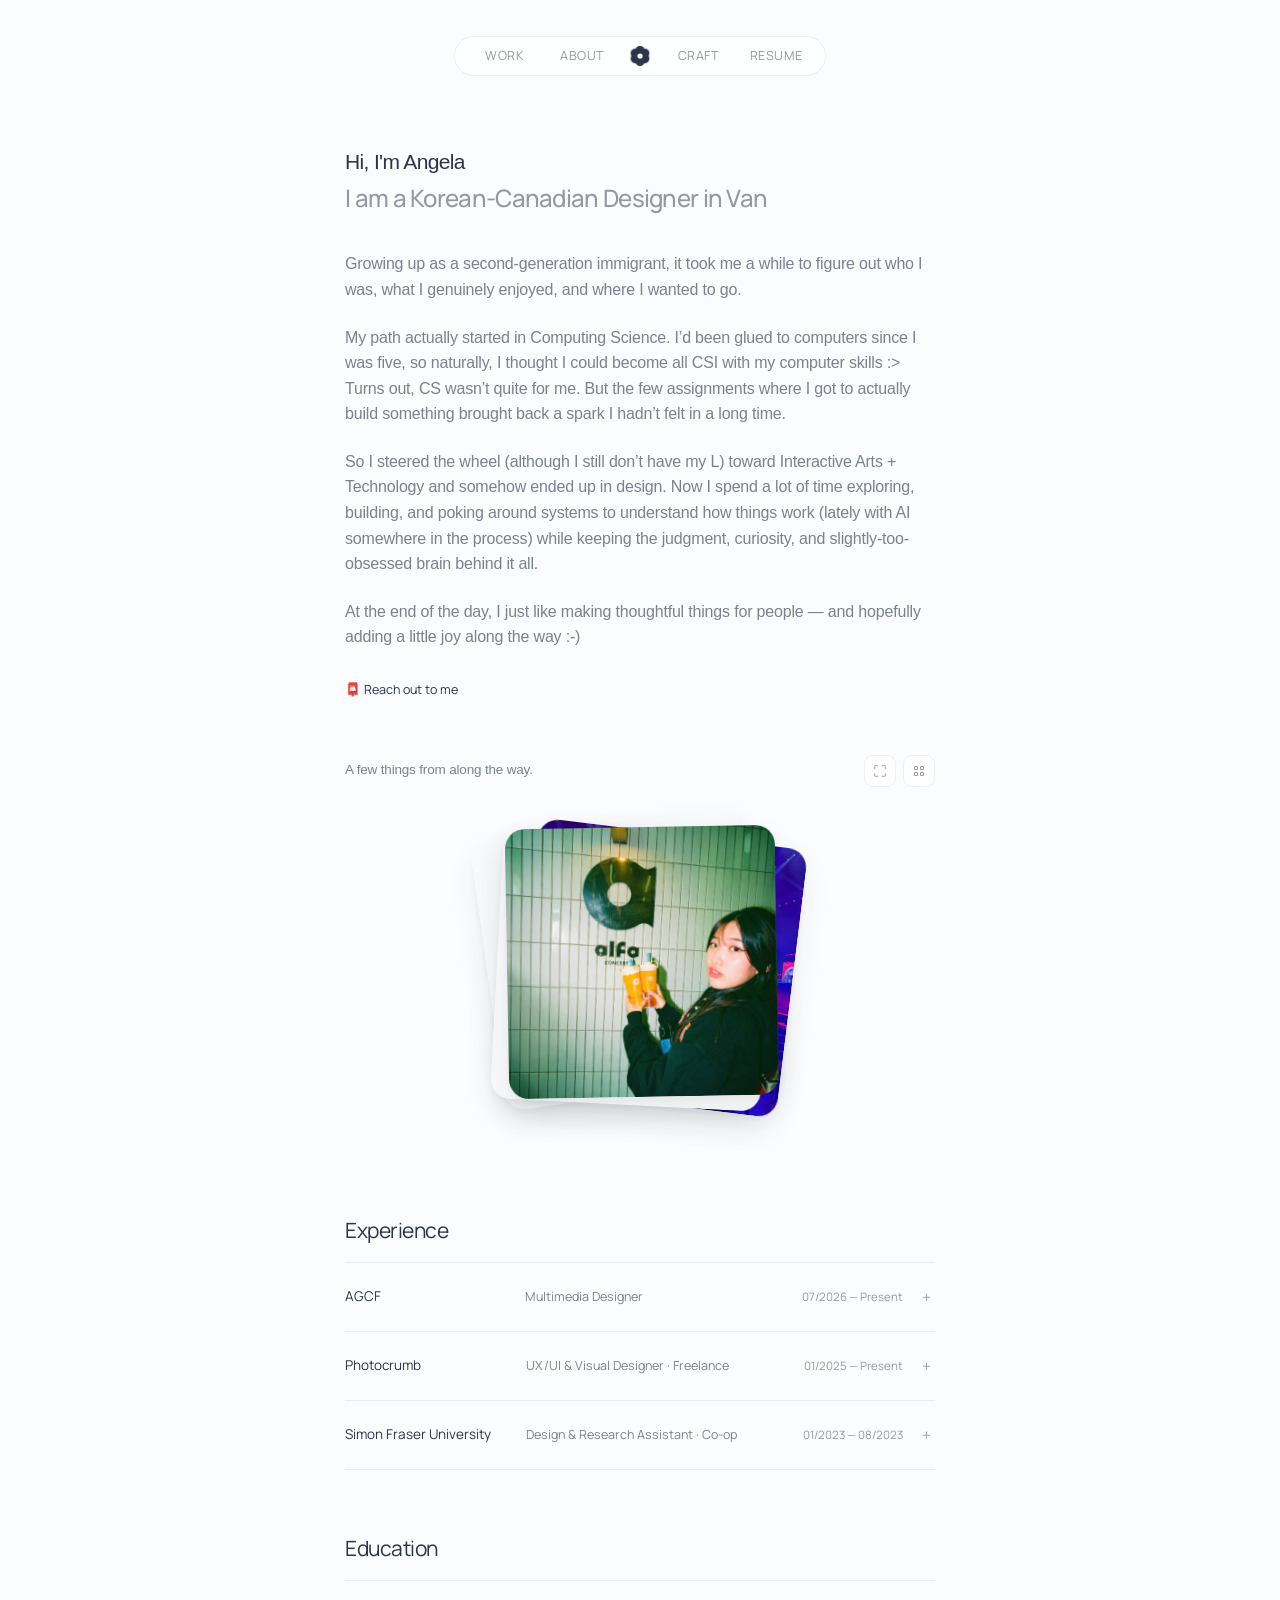
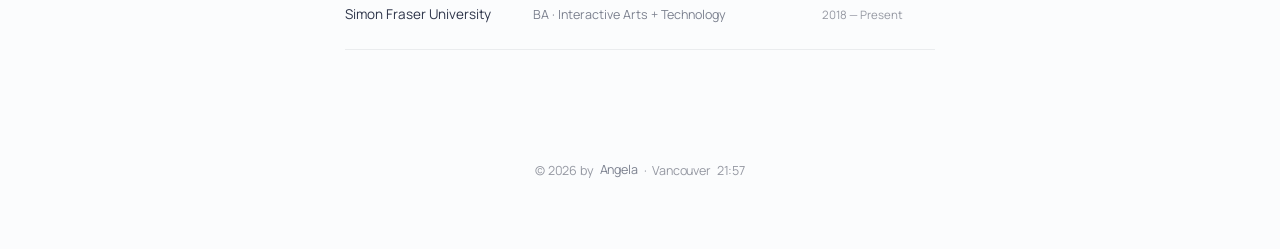
==== commit 04a32658: "Update about.html" ====
--- a/about.html
+++ b/about.html
@@ -85,14 +85,6 @@
         <p>
 
           Growing up as a second-generation immigrant, it took me a while to figure out who I was, what I genuinely enjoyed, and where I wanted to go.
-
-
-
-
-
-          Growing up as a second-generation immigrant, it took me a while
-          to figure out who I was, what I genuinely enjoyed, and what I
-          wanted to do.
         </p>
 
         <p>
@@ -801,4 +793,4 @@
 <script src="js/global.js"></script>
 
 </body>
-</html>+</html>
--- a/css/about.css
+++ b/css/about.css
@@ -1,531 +1,2040 @@
-/* ---------- ABOUT HERO ---------- */
+/* =========================================
+   ABOUT
+========================================= */
+
+:root {
+  --about-width: 590px;
+}
+
+
+/* =========================================
+   PAGE
+========================================= */
+
 .about-page {
-  padding-top: 150px;
-}
-
-.about-hero {
-  display: grid;
-  grid-template-columns: 220px 1fr;
-  gap: var(--grid-gap);
-  align-items: start;
-}
-
-.about-portrait {
-  position: sticky;
-  top: 132px;
+  width: min(
+    var(--page-max, 1200px),
+    calc(100% - (var(--page-padding, 40px) * 2))
+  );
+
+  margin-inline: auto;
+
+  padding:
+    150px 0 40px;
+}
+
+
+/* =========================================
+   SHARED COLUMN
+========================================= */
+
+.about-intro,
+.about-media-section,
+.about-background {
+  width: min(var(--about-width), 100%);
+  margin-inline: auto;
+}
+
+
+
+/* =========================================
+   INTRO
+========================================= */
+
+.about-copy {
   width: 100%;
-  aspect-ratio: 4 / 5;
-  overflow: hidden;
-  border: 1px solid var(--border);
-  border-radius: var(--radius-card);
-  background: var(--grey-bg);
-}
-
-.about-portrait-img {
-  position: absolute;
-  inset: 0;
+
+  animation:
+    aboutIntroIn
+    650ms
+    cubic-bezier(.22, 1, .36, 1)
+    80ms
+    both;
+}
+
+
+
+/* ---------- HI ---------- */
+
+.about-kicker {
   width: 100%;
-  height: 100%;
-  object-fit: cover;
+
+  margin:
+    0 0 8px;
+
+  color:
+    var(--text-primary);
+
+  font-size:
+    var(--text-lg, 21px);
+
+  font-weight:
+    500;
+
+  line-height:
+    1.15;
+
+  letter-spacing:
+    -.65px;
+}
+
+
+
+/* ---------- MAIN TITLE ---------- */
+
+.about-copy h1 {
+  width: 100%;
+  max-width: none;
+
+  margin: 0;
+
+  color:
+    var(--text-muted);
+
+  font-size:
+    var(--text-2xl, 24px);
+
+  font-weight:
+    500;
+
+  line-height:
+    1.3;
+
+  letter-spacing:
+    -.7px;
+}
+
+
+
+/* =========================================
+   WEATHER
+========================================= */
+
+.about-weather-dot {
+  display:
+    inline-flex;
+
+  align-items:
+    center;
+
+  justify-content:
+    center;
+
+  width:
+    .9em;
+
+  height:
+    .9em;
+
+  margin-left:
+    .12em;
+
+  border-radius:
+    999px;
+
+  background:
+    linear-gradient(
+      180deg,
+      rgba(245, 169, 102, .9) 0 45%,
+      rgba(49, 87, 111, .92) 46% 100%
+    );
+
+  color:
+    transparent;
+
+  font-size:
+    .78em;
+
+  line-height:
+    1;
+
+  vertical-align:
+    -.08em;
+
+  overflow:
+    hidden;
+}
+
+
+.about-weather-dot[data-weather-icon] {
+  background:
+    var(
+      --weather-bg,
+      var(--grey-bg)
+    );
+
+  color:
+    var(
+      --weather-color,
+      var(--text-primary)
+    );
+}
+
+
+
+/* =========================================
+   STORY
+========================================= */
+
+.about-story {
+  display:
+    grid;
+
+  width:
+    100%;
+
+  gap:
+    22px;
+
+  margin-top:
+    38px;
+}
+
+
+.about-story p {
+  width:
+    100%;
+
+  max-width:
+    none;
+
+  margin:
+    0;
+
+  color:
+    var(--text-secondary);
+
+  font-size:
+    var(--text-rg, 16px);
+
+  font-weight:
+    400;
+
+  line-height:
+    1.6;
+
+  letter-spacing:
+    -.18px;
+}
+
+
+
+/* =========================================
+   ACTIONS
+========================================= */
+
+.about-actions {
+  display:
+    flex;
+
+  flex-wrap:
+    wrap;
+
+  align-items:
+    baseline;
+
+  width:
+    100%;
+
+  gap:
+    5px;
+
+  margin-top:
+    34px;
+
+  color:
+    var(--text-muted);
+
+  font-size:
+    var(--text-sm, 12.5px);
+
+  line-height:
+    1.5;
+}
+
+
+.about-actions a {
+  color:
+    var(--text-primary);
+
+  text-decoration:
+    none;
+
   transition:
-    opacity 620ms ease,
-    transform 900ms cubic-bezier(.16, 1, .3, 1);
-}
-
-.about-portrait-img.is-now {
-  opacity: 0;
-  transform: scale(1.04);
-}
-
-.about-portrait:hover .about-portrait-img.is-childhood,
-.about-portrait.is-swapped .about-portrait-img.is-childhood {
-  opacity: 0;
-}
-
-.about-portrait:hover .about-portrait-img.is-now,
-.about-portrait.is-swapped .about-portrait-img.is-now {
-  opacity: 1;
-  transform: scale(1);
-}
-
-.about-copy {
-  max-width: 620px;
-}
-
-.about-kicker {
-  margin-bottom: 18px;
-  font-size: var(--text-xs);
-  line-height: 1;
-  color: var(--text-muted);
-  text-transform: uppercase;
-  letter-spacing: .05em;
-}
-
-.about-copy h1 {
-  max-width: none;
-  font-size: var(--text-xl);
-  line-height: var(--leading-relaxed);
-}
-
-.about-story {
-  display: grid;
-  gap: 18px;
-  margin-top: 34px;
-}
-
-.about-story p {
-  max-width: 560px;
-  color: var(--text-secondary);
-  font-size: 15px;
-  line-height: 1.72;
-}
-
-.about-actions {
-  display: flex;
-  flex-wrap: wrap;
-  gap: var(--space-sm);
-  margin-top: 28px;
-}
-
-.about-actions a,
-.board-toggle {
-  border: 1px solid var(--border);
-  border-radius: var(--radius-pill);
-  padding: var(--space-sm) var(--space-md);
-  background: var(--bg);
-  color: var(--text-muted);
-  font: inherit;
-  font-size: var(--text-sm);
-  line-height: 1;
-  text-transform: uppercase;
-  letter-spacing: .05em;
-  cursor: pointer;
-  transition:
-    border-color 220ms ease,
     color 220ms ease,
     transform 220ms ease;
 }
 
+
 .about-actions a:hover,
-.about-actions a:focus-visible,
-.board-toggle:hover,
-.board-toggle:focus-visible {
-  border-color: rgba(45, 52, 73, .2);
-  color: var(--text-primary);
-  transform: translateY(-1px);
-}
-
-/* ---------- META ---------- */
-.about-meta {
-  display: grid;
-  grid-template-columns: 1.35fr 1fr;
-  gap: var(--grid-gap);
-  margin-top: var(--space-xl);
-}
-
-.meta-panel {
-  min-width: 0;
-  border: 1px solid var(--border);
-  border-radius: var(--radius-card);
-  padding: 28px;
-  background: var(--grey-bg);
-}
-
-.meta-panel h2,
-.extras-intro h2 {
-  font-size: var(--text-lg);
-  line-height: var(--leading-tight);
-}
-
-.meta-list {
-  display: grid;
-  gap: 24px;
-  margin-top: 26px;
-}
-
-.meta-item {
-  display: grid;
-  grid-template-columns: 1fr auto;
-  gap: 18px;
-  align-items: start;
-}
-
-.meta-item h3 {
-  margin-bottom: 7px;
-  font-size: var(--text-sm);
-  line-height: 1.2;
-  color: var(--text-primary);
-}
-
-.meta-item p,
-.meta-item span {
-  color: var(--text-muted);
-  font-size: var(--text-sm);
-  line-height: 1.45;
-}
-
-.meta-item span {
-  white-space: nowrap;
-  text-align: right;
-}
-
-/* ---------- MARQUEE ---------- */
-.photo-marquee {
-  width: 100%;
-  margin-top: var(--space-xl);
-  overflow: hidden;
-}
-
-.photo-marquee-track {
-  display: flex;
-  width: max-content;
-  gap: var(--grid-gap);
-  animation: photoScroll 42s linear infinite;
-  will-change: transform;
-}
-
-.photo-marquee:hover .photo-marquee-track {
-  animation-play-state: paused;
-}
-
-.photo-tile {
-  position: relative;
-  flex: 0 0 auto;
-  width: 144px;
-  aspect-ratio: 4 / 3;
-  overflow: hidden;
-  border-radius: 10px;
-  background: var(--grey-bg);
-}
-
-.photo-tile img {
-  width: 100%;
-  height: 100%;
-  object-fit: cover;
-  filter: saturate(.88);
+.about-actions a:focus-visible {
+  color:
+    var(--text-muted);
+
+  transform:
+    translateY(-1px);
+}
+
+
+
+/* =========================================
+   MEDIA SECTION
+========================================= */
+
+.about-media-section {
+  margin-top:
+    58px;
+}
+
+
+
+/* =========================================
+   MEDIA TOP BAR
+========================================= */
+
+.about-media-topbar {
+  display:
+    flex;
+
+  align-items:
+    center;
+
+  justify-content:
+    space-between;
+
+  width:
+    100%;
+
+  gap:
+    20px;
+
+  margin-bottom:
+    20px;
+}
+
+
+.about-media-note {
+  margin:
+    0;
+
+  color:
+    var(--text-secondary);
+
+  font-size:
+    var(--text-md, 12.5px);
+
+  line-height:
+    1.4;
+}
+
+
+.about-media-hint {
+  margin:
+    3px 0 0;
+
+  color:
+    var(--text-muted);
+
+  font-size:
+    var(--text-xs, 11.5px);
+
+  line-height:
+    1.4;
+
+  opacity:
+    .55;
+}
+
+
+
+/* =========================================
+   MEDIA CONTROLS
+========================================= */
+
+.about-gallery-controls {
+  display:
+    flex;
+
+  align-items:
+    center;
+
+  gap:
+    7px;
+
+  flex-shrink:
+    0;
+}
+
+
+.about-gallery-control {
+  display:
+    grid;
+
+  place-items:
+    center;
+
+  width:
+    32px;
+
+  height:
+    32px;
+
+  border:
+    1px solid
+    rgba(45, 52, 73, .08);
+
+  border-radius:
+    9px;
+
+  padding:
+    0;
+
+  background:
+    rgba(255, 255, 255, .86);
+
+  color:
+    var(--text-muted);
+
+  font:
+    inherit;
+
+  cursor:
+    pointer;
+
+  backdrop-filter:
+    blur(10px);
+
+  -webkit-backdrop-filter:
+    blur(10px);
+
   transition:
-    filter 300ms ease,
-    transform 520ms cubic-bezier(.16, 1, .3, 1);
-}
-
-.photo-tile:hover img {
-  filter: saturate(1.08);
-  transform: scale(1.05);
-}
-
-.photo-caption {
-  position: absolute;
-  left: 9px;
-  right: 9px;
-  bottom: 8px;
-  z-index: 1;
-  color: rgba(255, 255, 255, .92);
-  font-size: 10px;
-  line-height: 1.2;
-  opacity: 0;
-  transform: translateY(5px);
+    color 200ms ease,
+    border-color 200ms ease,
+    background 200ms ease,
+    transform 220ms ease;
+}
+
+
+.about-gallery-control:hover,
+.about-gallery-control:focus-visible {
+  color:
+    var(--text-primary);
+
+  border-color:
+    rgba(45, 52, 73, .18);
+
+  background:
+    rgba(255, 255, 255, .98);
+
+  transform:
+    translateY(-1px);
+}
+
+
+.about-gallery-control svg {
+  width:
+    14px;
+
+  height:
+    14px;
+
+  fill:
+    none;
+
+  stroke:
+    currentColor;
+
+  stroke-width:
+    1.5;
+
+  stroke-linecap:
+    round;
+
+  stroke-linejoin:
+    round;
+}
+
+
+
+/* ---------- GRID ICON ---------- */
+
+.grid-icon {
+  display:
+    grid;
+
+  grid-template-columns:
+    repeat(2, 4px);
+
+  gap:
+    2px;
+}
+
+
+.grid-icon i {
+  display:
+    block;
+
+  width:
+    4px;
+
+  height:
+    4px;
+
+  border:
+    1px solid currentColor;
+
+  border-radius:
+    1px;
+}
+
+
+
+/* =========================================
+   GALLERY
+========================================= */
+
+.about-gallery {
+  position:
+    relative;
+
+  width:
+    100%;
+}
+
+
+
+/* =========================================
+   DEFAULT PHOTO PILE
+========================================= */
+
+.about-gallery-grid {
+  position:
+    relative;
+
+  width:
+    min(390px, 100%);
+
+  height:
+    315px;
+
+  margin-inline:
+    auto;
+
   transition:
-    opacity 220ms ease,
+    width
+      600ms
+      cubic-bezier(.16, 1, .3, 1),
+
+    height
+      600ms
+      cubic-bezier(.16, 1, .3, 1);
+}
+
+
+
+/* =========================================
+   MEDIA CARD
+========================================= */
+
+.about-media-card {
+  --stack-x:
+    0px;
+
+  --stack-y:
+    0px;
+
+  --stack-r:
+    0deg;
+
+  --stack-scale:
+    1;
+
+  --drag-x:
+    0px;
+
+  --drag-y:
+    0px;
+
+  --drag-r:
+    0deg;
+
+
+  position:
+    absolute;
+
+  top:
+    50%;
+
+  left:
+    50%;
+
+  width:
+    270px;
+
+  aspect-ratio:
+    1 / 1;
+
+  border:
+    0;
+
+  padding:
+    0;
+
+  border-radius:
+    20px;
+
+  background:
+    transparent;
+
+  color:
+    inherit;
+
+  font:
+    inherit;
+
+  cursor:
+    pointer;
+
+  perspective:
+    1000px;
+
+  touch-action:
+    pan-y;
+
+  user-select:
+    none;
+
+  -webkit-user-select:
+    none;
+
+  opacity:
+    1;
+
+  transform:
+    translate(-50%, -50%)
+    translate(
+      calc(var(--stack-x) + var(--drag-x)),
+      calc(var(--stack-y) + var(--drag-y))
+    )
+    rotate(
+      calc(var(--stack-r) + var(--drag-r))
+    )
+    scale(
+      var(--stack-scale)
+    );
+
+  transition:
+    transform
+      520ms
+      cubic-bezier(.16, 1, .3, 1),
+
+    opacity
+      300ms ease;
+}
+
+
+
+/* front card only */
+
+.about-gallery:not(.is-expanded):not(.is-viewer)
+.about-media-card {
+  pointer-events:
+    none;
+}
+
+
+.about-gallery:not(.is-expanded):not(.is-viewer)
+.about-media-card[data-stack-position="0"] {
+  pointer-events:
+    auto;
+
+  cursor:
+    grab;
+}
+
+
+.about-gallery:not(.is-expanded):not(.is-viewer)
+.about-media-card[data-stack-position="0"]:active {
+  cursor:
+    grabbing;
+}
+
+
+
+/* =========================================
+   CARD INNER
+========================================= */
+
+.about-card-inner {
+  position:
+    relative;
+
+  display:
+    block;
+
+  width:
+    100%;
+
+  height:
+    100%;
+
+  border-radius:
+    inherit;
+
+  transform-style:
+    preserve-3d;
+
+  box-shadow:
+    0 2px 6px
+      rgba(45, 52, 73, .04),
+
+    0 13px 30px
+      rgba(45, 52, 73, .075);
+
+  transition:
+    transform
+      650ms
+      cubic-bezier(.16, 1, .3, 1),
+
+    box-shadow
+      300ms ease;
+}
+
+
+.about-media-card.is-flipped
+.about-card-inner {
+  transform:
+    rotateY(180deg);
+}
+
+
+
+/* =========================================
+   CARD FACES
+========================================= */
+
+.about-card-face {
+  position:
+    absolute;
+
+  inset:
+    0;
+
+  display:
+    block;
+
+  overflow:
+    hidden;
+
+  border-radius:
+    inherit;
+
+  backface-visibility:
+    hidden;
+
+  -webkit-backface-visibility:
+    hidden;
+}
+
+
+
+/* ---------- FRONT ---------- */
+
+.about-card-front {
+  background:
+    var(--grey-bg, #f2f3f3);
+}
+
+
+.about-card-front img,
+.about-card-front video {
+  display:
+    block;
+
+  width:
+    100%;
+
+  height:
+    100%;
+
+  object-fit:
+    cover;
+
+  pointer-events:
+    none;
+}
+
+
+
+/* =========================================
+   CARD BACK
+========================================= */
+
+.about-card-back {
+  display:
+    flex;
+
+  flex-direction:
+    column;
+
+  padding:
+    24px;
+
+  background:
+    #f7f5ef;
+
+  color:
+    var(--text-primary);
+
+  text-align:
+    left;
+
+  transform:
+    rotateY(180deg);
+}
+
+
+.about-card-back-meta {
+  display:
+    block;
+
+  color:
+    var(--text-muted);
+
+  font-size:
+    var(--text-xs, 11.5px);
+
+  line-height:
+    1.4;
+}
+
+
+.about-card-back-title {
+  display:
+    block;
+
+  max-width:
+    210px;
+
+  margin-top:
+    auto;
+
+  color:
+    var(--text-primary);
+
+  font-size:
+    var(--text-rg, 16px);
+
+  font-weight:
+    500;
+
+  line-height:
+    1.3;
+
+  letter-spacing:
+    -.3px;
+}
+
+
+.about-card-back-copy {
+  display:
+    block;
+
+  margin-top:
+    12px;
+
+  color:
+    var(--text-secondary);
+
+  font-size:
+    var(--text-sm, 12.5px);
+
+  line-height:
+    1.55;
+}
+
+
+.about-card-back-footer {
+  display:
+    block;
+
+  margin-top:
+    17px;
+
+  color:
+    var(--text-muted);
+
+  font-size:
+    var(--text-xs, 11.5px);
+
+  line-height:
+    1.4;
+}
+
+
+
+/* =========================================
+   STACK POSITIONS
+========================================= */
+
+.about-media-card[data-stack-position="0"] {
+  z-index:
+    6;
+
+  --stack-x:
+    2px;
+
+  --stack-y:
+    -2px;
+
+  --stack-r:
+    -1deg;
+}
+
+
+.about-media-card[data-stack-position="1"] {
+  z-index:
+    5;
+
+  --stack-x:
+    -8px;
+
+  --stack-y:
+    6px;
+
+  --stack-r:
+    3deg;
+}
+
+
+.about-media-card[data-stack-position="2"] {
+  z-index:
+    4;
+
+  --stack-x:
+    18px;
+
+  --stack-y:
+    4px;
+
+  --stack-r:
+    7deg;
+}
+
+
+.about-media-card[data-stack-position="3"] {
+  z-index:
+    3;
+
+  --stack-x:
+    -18px;
+
+  --stack-y:
+    -5px;
+
+  --stack-r:
+    -8deg;
+}
+
+
+.about-media-card[data-stack-position="4"] {
+  z-index:
+    2;
+
+  --stack-scale:
+    .97;
+
+  opacity:
+    0;
+}
+
+
+.about-media-card[data-stack-position="5"] {
+  z-index:
+    1;
+
+  --stack-scale:
+    .95;
+
+  opacity:
+    0;
+}
+
+
+
+/* =========================================
+   PILE HOVER
+========================================= */
+
+@media (hover: hover) {
+
+  .about-gallery:not(.is-expanded):not(.is-viewer)
+  .about-gallery-grid:hover
+  .about-media-card[data-stack-position="0"] {
+    --stack-y:
+      -7px;
+  }
+
+
+  .about-gallery:not(.is-expanded):not(.is-viewer)
+  .about-gallery-grid:hover
+  .about-media-card[data-stack-position="1"] {
+    --stack-x:
+      -13px;
+
+    --stack-y:
+      10px;
+
+    --stack-r:
+      4deg;
+  }
+
+
+  .about-gallery:not(.is-expanded):not(.is-viewer)
+  .about-gallery-grid:hover
+  .about-media-card[data-stack-position="2"] {
+    --stack-x:
+      29px;
+
+    --stack-y:
+      7px;
+
+    --stack-r:
+      9deg;
+  }
+
+
+  .about-gallery:not(.is-expanded):not(.is-viewer)
+  .about-gallery-grid:hover
+  .about-media-card[data-stack-position="3"] {
+    --stack-x:
+      -29px;
+
+    --stack-y:
+      -7px;
+
+    --stack-r:
+      -10deg;
+  }
+
+}
+
+
+
+/* =========================================
+   DRAGGING
+========================================= */
+
+.about-media-card.is-dragging {
+  transition:
+    none;
+
+  cursor:
+    grabbing;
+}
+
+
+.about-media-card.is-swiping {
+  opacity:
+    0;
+
+  transition:
+    transform
+      280ms
+      cubic-bezier(.4, 0, 1, 1),
+
+    opacity
+      240ms ease;
+}
+
+
+
+/* =========================================
+   VIEWER MODE
+   ⛶
+========================================= */
+
+.about-gallery.is-viewer
+.about-gallery-grid {
+  display:
+    grid;
+
+  grid-template-columns:
+    repeat(6, minmax(0, 1fr));
+
+  width:
+    100%;
+
+  height:
+    auto;
+
+  gap:
+    8px;
+
+  margin:
+    0;
+}
+
+
+
+/* ---------- THUMBNAILS ---------- */
+
+.about-gallery.is-viewer
+.about-media-card {
+  position:
+    relative;
+
+  inset:
+    auto;
+
+  grid-row:
+    2;
+
+  width:
+    100%;
+
+  aspect-ratio:
+    1 / 1;
+
+  opacity:
+    .5;
+
+  pointer-events:
+    auto;
+
+  transform:
+    none;
+
+  border-radius:
+    8px;
+
+  cursor:
+    pointer;
+
+  transition:
+    opacity 200ms ease,
     transform 220ms ease;
 }
 
-.photo-tile::after {
-  content: "";
-  position: absolute;
-  inset: auto 0 0;
-  height: 52%;
-  background: linear-gradient(to top, rgba(45, 52, 73, .48), transparent);
-  opacity: 0;
-  transition: opacity 220ms ease;
-}
-
-.photo-tile:hover::after,
-.photo-tile:hover .photo-caption {
-  opacity: 1;
-}
-
-.photo-tile:hover .photo-caption {
-  transform: translateY(0);
-}
-
-@keyframes photoScroll {
+
+.about-gallery.is-viewer
+.about-media-card:not(.is-active):hover {
+  opacity:
+    .85;
+
+  transform:
+    translateY(-2px);
+}
+
+
+.about-gallery.is-viewer
+.about-card-inner {
+  box-shadow:
+    none;
+}
+
+
+.about-gallery.is-viewer
+.about-media-card.is-flipped
+.about-card-inner {
+  transform:
+    none;
+}
+
+
+.about-gallery.is-viewer
+.about-card-back {
+  display:
+    none;
+}
+
+
+
+/* =========================================
+   VIEWER ACTIVE MEDIA
+========================================= */
+
+.about-gallery.is-viewer
+.about-media-card.is-active {
+  grid-column:
+    1 / -1;
+
+  grid-row:
+    1;
+
+  width:
+    100%;
+
+  aspect-ratio:
+    16 / 10;
+
+  margin-bottom:
+    8px;
+
+  border-radius:
+    16px;
+
+  opacity:
+    1;
+
+  cursor:
+    default;
+
+  transform:
+    none;
+}
+
+
+.about-gallery.is-viewer
+.about-media-card.is-active
+.about-card-inner {
+  box-shadow:
+    0 12px 30px
+    rgba(45, 52, 73, .065);
+}
+
+
+.about-gallery.is-viewer
+.about-media-card.is-active
+.about-card-front img,
+.about-gallery.is-viewer
+.about-media-card.is-active
+.about-card-front video {
+  object-fit:
+    cover;
+}
+
+
+
+/* =========================================
+   GRID VIEW
+   ▦
+========================================= */
+
+.about-gallery.is-expanded
+.about-gallery-grid {
+  display:
+    grid;
+
+  grid-template-columns:
+    repeat(3, minmax(0, 1fr));
+
+  gap:
+    14px;
+
+  width:
+    100%;
+
+  height:
+    auto;
+
+  margin:
+    0;
+}
+
+
+.about-gallery.is-expanded
+.about-media-card {
+  position:
+    relative;
+
+  inset:
+    auto;
+
+  width:
+    100%;
+
+  aspect-ratio:
+    1 / 1;
+
+  opacity:
+    1;
+
+  pointer-events:
+    auto;
+
+  transform:
+    none;
+
+  border-radius:
+    var(--radius-card, 16px);
+
+  cursor:
+    pointer;
+}
+
+
+.about-gallery.is-expanded
+.about-card-inner {
+  box-shadow:
+    0 10px 22px
+    rgba(45, 52, 73, .05);
+}
+
+
+.about-gallery.is-expanded
+.about-media-card:hover
+.about-card-inner {
+  box-shadow:
+    0 15px 30px
+    rgba(45, 52, 73, .075);
+}
+
+
+
+/* =========================================
+   EXPERIENCE + EDUCATION
+========================================= */
+
+.about-background {
+  margin-top:
+    96px;
+}
+
+
+.background-group +
+.background-group {
+  margin-top:
+    66px;
+}
+
+
+
+/* =========================================
+   SECTION TITLES
+========================================= */
+
+.background-group h2 {
+  width:
+    100%;
+
+  margin:
+    0 0 20px;
+
+  color:
+    var(--text-primary);
+
+  font-size:
+    var(--text-lg, 20px);
+
+  font-weight:
+    400;
+
+  line-height:
+    1.15;
+
+  letter-spacing:
+    -.5px;
+}
+
+
+
+/* =========================================
+   LIST
+========================================= */
+
+.background-list {
+  width:
+    100%;
+
+  border-top:
+    1px solid
+    var(
+      --border,
+      rgba(45, 52, 73, .08)
+    );
+}
+
+
+.background-item {
+  width:
+    100%;
+
+  border-bottom:
+    1px solid
+    var(
+      --border,
+      rgba(45, 52, 73, .08)
+    );
+}
+
+
+
+/* =========================================
+   ROW
+========================================= */
+
+.background-item summary,
+.background-row {
+  display:
+    grid;
+
+  grid-template-columns:
+    minmax(118px, .95fr)
+    minmax(190px, 1.5fr)
+    auto
+    18px;
+
+  width:
+    100%;
+
+  gap:
+    14px;
+
+  align-items:
+    center;
+
+  min-height:
+    68px;
+
+  padding:
+    4px 0;
+}
+
+
+.background-item summary {
+  list-style:
+    none;
+
+  cursor:
+    pointer;
+
+  transition:
+    opacity 200ms ease;
+}
+
+
+.background-item summary::-webkit-details-marker {
+  display:
+    none;
+}
+
+
+.background-item summary::marker {
+  content:
+    "";
+}
+
+
+.background-item summary:hover {
+  opacity:
+    .68;
+}
+
+
+
+/* =========================================
+   COMPANY
+========================================= */
+
+.background-name {
+  color:
+    var(--text-primary);
+
+  font-size:
+    var(--text-md, 13.5px);
+
+  font-weight:
+    400;
+
+  line-height:
+    1.4;
+}
+
+
+
+/* =========================================
+   ROLE
+========================================= */
+
+.background-role {
+  color:
+    var(--text-secondary);
+
+  font-size:
+    var(--text-sm, 12.5px);
+
+  font-weight:
+    400;
+
+  line-height:
+    1.45;
+}
+
+
+
+/* =========================================
+   DATE
+========================================= */
+
+.background-date {
+  color:
+    var(--text-muted);
+
+  font-size:
+    var(--text-xs, 11.5px);
+
+  font-weight:
+    400;
+
+  line-height:
+    1.4;
+
+  white-space:
+    nowrap;
+}
+
+
+
+/* =========================================
+   PLUS
+========================================= */
+
+.background-toggle {
+  display:
+    inline-flex;
+
+  align-items:
+    center;
+
+  justify-content:
+    center;
+
+  justify-self:
+    end;
+
+  width:
+    18px;
+
+  height:
+    18px;
+
+  color:
+    var(--text-muted);
+
+  font-size:
+    var(--text-rg, 16px);
+
+  font-weight:
+    300;
+
+  line-height:
+    1;
+
+  transform-origin:
+    center;
+
+  transition:
+    transform
+      300ms
+      cubic-bezier(.16, 1, .3, 1),
+
+    color
+      200ms ease;
+}
+
+
+.background-item summary:hover
+.background-toggle {
+  color:
+    var(--text-primary);
+}
+
+
+.background-item[open]
+.background-toggle {
+  transform:
+    rotate(45deg);
+}
+
+
+.background-toggle--empty {
+  visibility:
+    hidden;
+}
+
+
+
+/* =========================================
+   EXPANDED EXPERIENCE
+========================================= */
+
+.background-detail {
+  display:
+    grid;
+
+  grid-template-columns:
+    minmax(118px, .95fr)
+    minmax(190px, 1.5fr)
+    auto
+    18px;
+
+  width:
+    100%;
+
+  gap:
+    14px;
+
+  padding:
+    0 0 26px;
+}
+
+
+.background-detail-copy {
+  grid-column:
+    2 / 4;
+
+  max-width:
+    365px;
+}
+
+
+.background-detail-copy p {
+  margin:
+    0;
+
+  color:
+    var(--text-secondary);
+
+  font-size:
+    var(--text-md, 13.5px);
+
+  line-height:
+    1.6;
+}
+
+
+.background-detail-copy
+.background-tags {
+  margin-top:
+    11px;
+
+  color:
+    var(--text-muted);
+
+  font-size:
+    var(--text-xs, 11.5px);
+
+  line-height:
+    1.55;
+}
+
+
+
+/* =========================================
+   INTRO ANIMATION
+========================================= */
+
+@keyframes aboutIntroIn {
+
   from {
-    transform: translateX(0);
-  }
+    opacity:
+      0;
+
+    transform:
+      translateY(8px);
+  }
+
 
   to {
-    transform: translateX(-50%);
-  }
-}
-
-/* ---------- EXTRAS ---------- */
-.about-extras {
-  display: grid;
-  grid-template-columns: 250px 1fr;
-  gap: var(--grid-gap);
-  align-items: start;
-  margin-top: var(--space-xl);
-}
-
-.extras-intro {
-  position: sticky;
-  top: 132px;
-}
-
-.current-status {
-  width: 100%;
-  margin-top: 24px;
-  border: 1px solid transparent;
-  border-radius: 12px;
-  padding: 13px 14px;
-  background: var(--grey-bg);
-  color: var(--text-muted);
-  font: inherit;
-  text-align: left;
-  cursor: pointer;
-  transition:
-    border-color 220ms ease,
-    transform 220ms ease;
-}
-
-.current-status:hover,
-.current-status:focus-visible {
-  border-color: var(--border);
-  transform: translateY(-1px);
-  outline: none;
-}
-
-.current-status span,
-.current-status strong {
-  display: block;
-  font-size: var(--text-sm);
-  line-height: 1.5;
-  font-weight: 400;
-}
-
-.current-status strong {
-  margin-top: 3px;
-  color: var(--text-primary);
-  transition:
-    opacity 240ms ease,
-    transform 240ms ease;
-}
-
-.current-status strong.is-changing {
-  opacity: 0;
-  transform: translateY(5px);
-}
-
-.tags {
-  display: flex;
-  flex-wrap: wrap;
-  gap: var(--space-sm);
-  margin-top: 18px;
-}
-
-.tags span {
-  border: 1px solid var(--border);
-  border-radius: var(--radius-pill);
-  padding: 6px 10px;
-  color: var(--text-muted);
-  font-size: var(--text-xs);
-  line-height: 1;
-  background: var(--bg);
-}
-
-.photo-board-shell {
-  min-width: 0;
-}
-
-.board-toggle {
-  margin-bottom: 12px;
-}
-
-.photo-board {
-  position: relative;
-  width: 100%;
-  height: 560px;
-  overflow: hidden;
-  border: 1px solid var(--border);
-  border-radius: var(--radius-card);
-  background: var(--grey-bg);
-  touch-action: pan-y;
-}
-
-.photo-board.is-tidy {
-  overflow: auto;
-  overscroll-behavior: contain;
-}
-
-.photo-stage {
-  position: absolute;
-  inset: 0;
-  transform-origin: 0 0;
-}
-
-.photo-card {
-  position: absolute;
-  width: 220px;
-  border-radius: 8px;
-  padding: 4px;
-  background: #fff;
-  box-shadow:
-    0 1px 2px rgba(45, 52, 73, .08),
-    0 8px 22px rgba(45, 52, 73, .1);
-  cursor: grab;
-  transition:
-    box-shadow 180ms ease,
-    transform 500ms cubic-bezier(.16, 1, .3, 1);
-  will-change: transform;
-}
-
-.photo-card:active {
-  cursor: grabbing;
-}
-
-.photo-card.is-dragging {
-  z-index: 999 !important;
-  box-shadow:
-    0 10px 24px rgba(45, 52, 73, .16),
-    0 24px 48px rgba(45, 52, 73, .13);
-}
-
-.photo-card.is-tidying {
-  transition:
-    left 560ms cubic-bezier(.16, 1, .3, 1),
-    top 560ms cubic-bezier(.16, 1, .3, 1),
-    width 560ms cubic-bezier(.16, 1, .3, 1),
-    transform 560ms cubic-bezier(.16, 1, .3, 1);
-}
-
-.photo-card img {
-  width: 100%;
-  aspect-ratio: 4 / 3;
-  object-fit: cover;
-  border-radius: 4px;
-  background: var(--grey-bg);
-  user-select: none;
-  -webkit-user-drag: none;
-}
-
-.photo-card img.is-square {
-  aspect-ratio: 1 / 1;
-}
-
-.photo-card img.is-tall {
-  aspect-ratio: 3 / 4;
-}
-
-.photo-board.is-tidy .photo-card {
-  cursor: default;
-}
-
-/* ---------- OPENING ---------- */
-.opening-item {
-  opacity: 0;
-  translate: 0 8px;
-  will-change: opacity, translate;
-}
-
-body.is-opening-ready .opening-portrait {
-  animation: aboutItemIn 620ms cubic-bezier(.22, 1, .36, 1) 40ms forwards;
-}
-
-body.is-opening-ready .opening-copy {
-  animation: aboutItemIn 640ms cubic-bezier(.22, 1, .36, 1) 120ms forwards;
-}
-
-body.is-opening-ready .opening-meta {
-  animation: aboutItemIn 620ms cubic-bezier(.22, 1, .36, 1) 220ms forwards;
-}
-
-body.is-opening-ready .opening-marquee {
-  animation: aboutItemIn 620ms cubic-bezier(.22, 1, .36, 1) 320ms forwards;
-}
-
-body.is-opening-ready .opening-extras {
-  animation: aboutItemIn 620ms cubic-bezier(.22, 1, .36, 1) 420ms forwards;
-}
-
-@keyframes aboutItemIn {
-  to {
-    opacity: 1;
-    translate: 0 0;
-  }
-}
-
-/* ---------- RESPONSIVE ---------- */
+    opacity:
+      1;
+
+    transform:
+      translateY(0);
+  }
+
+}
+
+
+
+/* =========================================
+   TABLET
+========================================= */
+
 @media (max-width: 900px) {
-  .about-hero,
-  .about-meta,
-  .about-extras {
-    grid-template-columns: 1fr;
-  }
-
-  .about-portrait,
-  .extras-intro {
-    position: relative;
-    top: auto;
-  }
-
-  .about-portrait {
-    width: min(260px, 100%);
-  }
+
+  .about-gallery.is-expanded
+  .about-gallery-grid {
+    grid-template-columns:
+      repeat(2, minmax(0, 1fr));
+  }
+
+}
+
+
+
+/* =========================================
+   MOBILE
+========================================= */
+
+@media (max-width: 640px) {
+
+  :root {
+    --about-width:
+      100%;
+  }
+
+
+  .about-page {
+    width:
+      calc(100% - 36px);
+
+    padding:
+      136px 0 88px;
+  }
+
+
+
+  /* ---------- INTRO ---------- */
+
+  .about-kicker {
+    font-size:
+      var(--text-lg, 21px);
+  }
+
 
   .about-copy h1 {
-    font-size: var(--text-lg);
-  }
-
-  .about-extras {
-    gap: 32px;
-  }
-}
-
-@media (max-width: 768px) {
-  .about-page {
-    padding-top: 120px;
-  }
-
-  .photo-tile {
-    width: 120px;
-  }
-
-  .photo-board {
-    height: min(76vh, 520px);
-  }
-
-  .photo-board.is-tidy {
-    height: min(82vh, 620px);
-  }
-
-  .meta-panel {
-    padding: 22px;
-  }
-
-  .meta-item {
-    grid-template-columns: 1fr;
-    gap: 8px;
-  }
-
-  .meta-item span {
-    text-align: left;
-  }
-}
+    font-size:
+      var(--text-2xl, 24px);
+  }
+
+
+  .about-story {
+    gap:
+      20px;
+
+    margin-top:
+      34px;
+  }
+
+
+  .about-story p {
+    font-size:
+      var(--text-md, 13.5px);
+
+    line-height:
+      1.65;
+  }
+
+
+  .about-actions {
+    margin-top:
+      30px;
+
+    font-size:
+      var(--text-sm, 12.5px);
+  }
+
+
+
+  /* ---------- MEDIA ---------- */
+
+  .about-media-section {
+    margin-top:
+      48px;
+  }
+
+
+  .about-media-topbar {
+    gap:
+      12px;
+
+    margin-bottom:
+      18px;
+  }
+
+
+  .about-media-note {
+    font-size:
+      var(--text-sm, 12.5px);
+  }
+
+
+  .about-media-hint {
+    font-size:
+      var(--text-xs, 11.5px);
+  }
+
+
+  .about-gallery-control {
+    width:
+      30px;
+
+    height:
+      30px;
+  }
+
+
+
+  /* ---------- PILE ---------- */
+
+  .about-gallery-grid {
+    width:
+      min(290px, 100%);
+
+    height:
+      250px;
+  }
+
+
+  .about-media-card {
+    width:
+      205px;
+
+    border-radius:
+      17px;
+  }
+
+
+  .about-card-back {
+    padding:
+      18px;
+  }
+
+
+  .about-card-back-title {
+    font-size:
+      var(--text-md, 13.5px);
+  }
+
+
+  .about-card-back-copy {
+    font-size:
+      var(--text-sm, 12.5px);
+  }
+
+
+
+  /* ---------- VIEWER ---------- */
+
+  .about-gallery.is-viewer
+  .about-gallery-grid {
+    display:
+      grid;
+
+    grid-template-columns:
+      repeat(6, 52px);
+
+    gap:
+      7px;
+
+    width:
+      100%;
+
+    overflow-x:
+      auto;
+
+    padding-bottom:
+      4px;
+
+    scrollbar-width:
+      none;
+  }
+
+
+  .about-gallery.is-viewer
+  .about-gallery-grid::-webkit-scrollbar {
+    display:
+      none;
+  }
+
+
+  .about-gallery.is-viewer
+  .about-media-card {
+    width:
+      52px;
+
+    min-width:
+      52px;
+
+    border-radius:
+      7px;
+  }
+
+
+  .about-gallery.is-viewer
+  .about-media-card.is-active {
+    grid-column:
+      1 / 7;
+
+    width:
+      100%;
+
+    aspect-ratio:
+      4 / 3;
+
+    border-radius:
+      13px;
+  }
+
+
+
+  /* ---------- GRID ---------- */
+
+  .about-gallery.is-expanded
+  .about-gallery-grid {
+    grid-template-columns:
+      1fr;
+
+    gap:
+      13px;
+  }
+
+
+
+  /* ---------- EXPERIENCE ---------- */
+
+  .about-background {
+    margin-top:
+      80px;
+  }
+
+
+  .background-group +
+  .background-group {
+    margin-top:
+      58px;
+  }
+
+
+  .background-group h2 {
+    margin-bottom:
+      18px;
+
+    font-size:
+      var(--text-lg, 21px);
+  }
+
+
+
+  /* ---------- ROW ---------- */
+
+  .background-item summary,
+  .background-row {
+    grid-template-columns:
+      1fr auto;
+
+    gap:
+      6px 14px;
+
+    min-height:
+      0;
+
+    padding:
+      18px 0;
+  }
+
+
+  .background-name {
+    grid-column:
+      1;
+
+    grid-row:
+      1;
+
+    font-size:
+      var(--text-md, 13.5px);
+  }
+
+
+  .background-toggle {
+    grid-column:
+      2;
+
+    grid-row:
+      1;
+  }
+
+
+  .background-role {
+    grid-column:
+      1 / -1;
+
+    grid-row:
+      2;
+
+    font-size:
+      var(--text-sm, 12.5px);
+  }
+
+
+  .background-date {
+    grid-column:
+      1 / -1;
+
+    grid-row:
+      3;
+
+    font-size:
+      var(--text-xs, 11.5px);
+  }
+
+
+  .background-detail {
+    display:
+      block;
+
+    padding:
+      0 0 20px;
+  }
+
+
+  .background-detail-copy {
+    max-width:
+      none;
+  }
+
+
+  .background-detail-copy p {
+    font-size:
+      var(--text-sm, 12.5px);
+  }
+
+
+  .background-detail-copy
+  .background-tags {
+    font-size:
+      var(--text-xs, 11.5px);
+  }
+
+}
+
+
+
+/* =========================================
+   TOUCH
+========================================= */
+
+@media (hover: none) {
+
+  .background-item summary:hover {
+    opacity:
+      1;
+  }
+
+}
+
+
+
+/* =========================================
+   REDUCED MOTION
+========================================= */
 
 @media (prefers-reduced-motion: reduce) {
-  .opening-item {
-    opacity: 1 !important;
-    translate: none !important;
-    animation: none !important;
-  }
-
-  .photo-marquee-track {
-    animation: none;
-  }
-
-  .about-portrait-img,
-  .photo-card,
-  .photo-card.is-tidying {
-    transition: none;
-  }
-}
+
+  .about-copy {
+    animation:
+      none !important;
+  }
+
+
+  .about-media-card,
+  .about-card-inner,
+  .about-gallery-control,
+  .background-toggle {
+    transition:
+      none !important;
+  }
+
+}
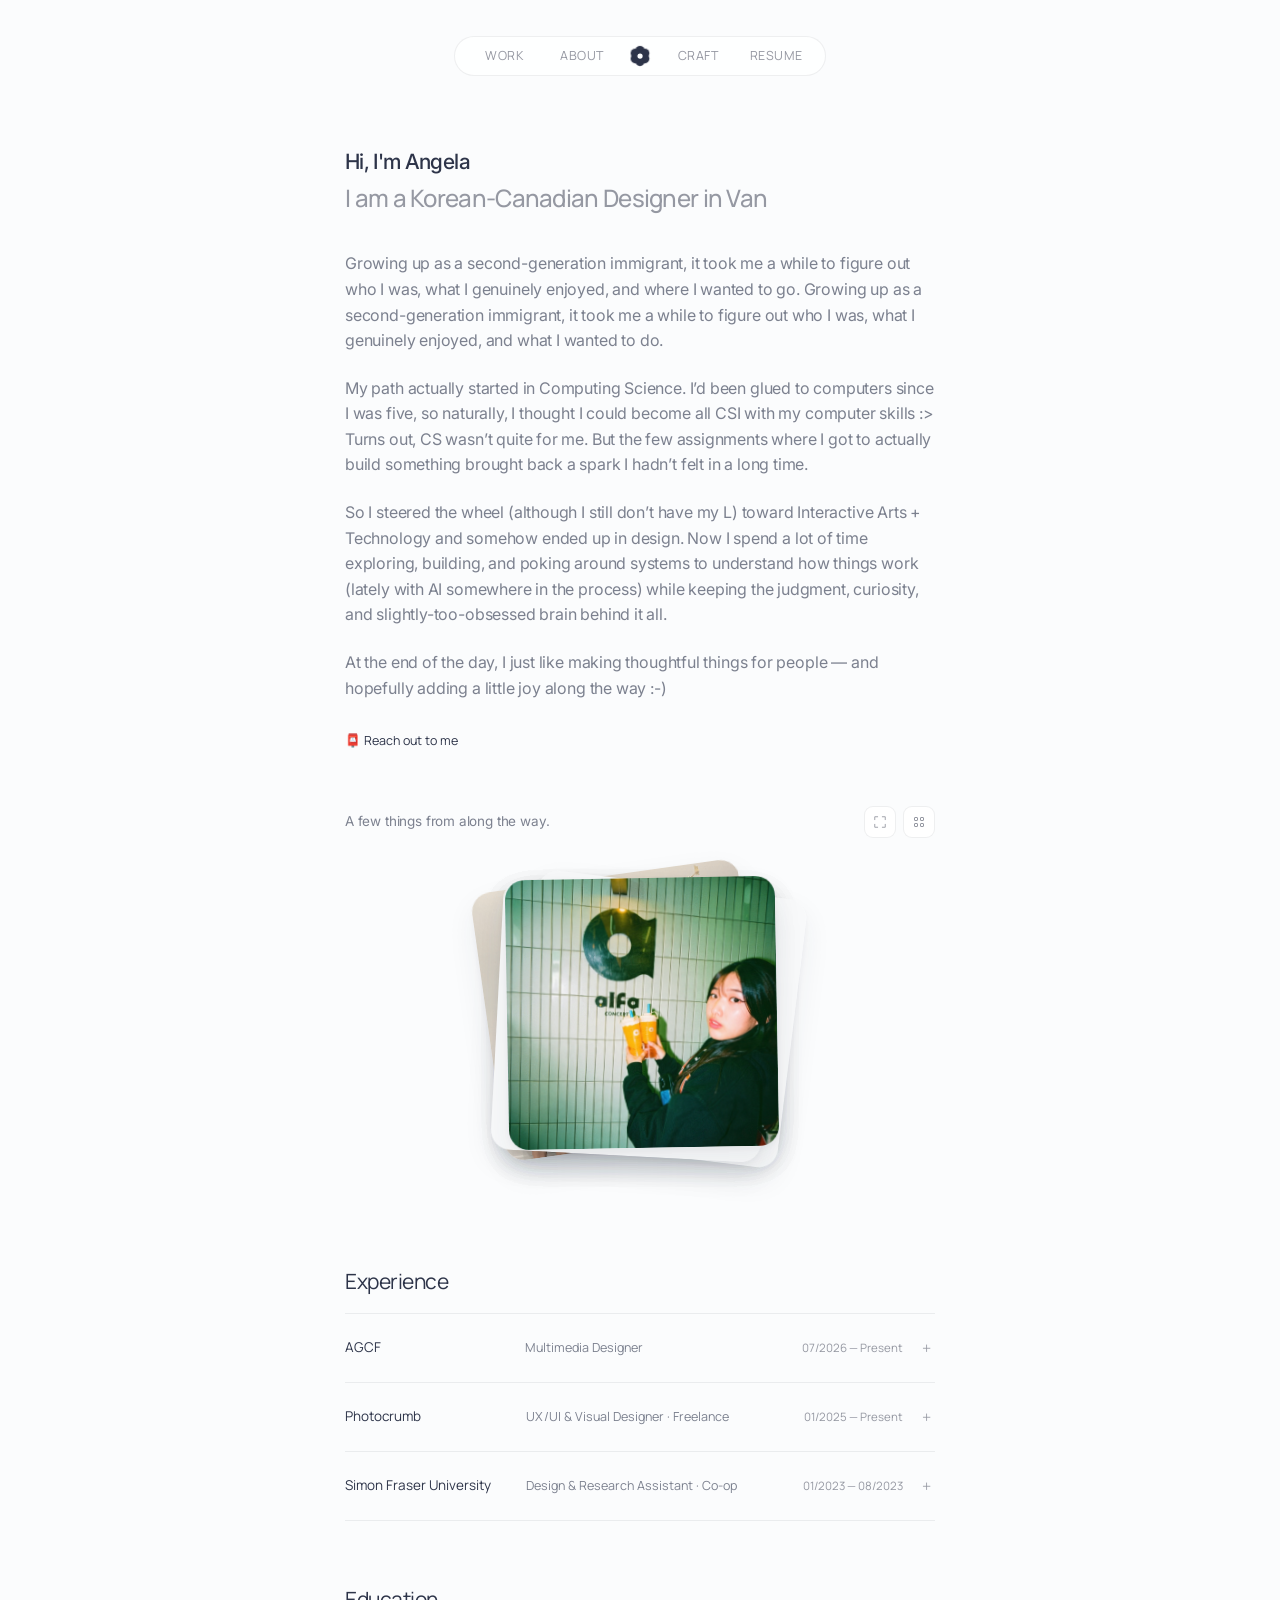
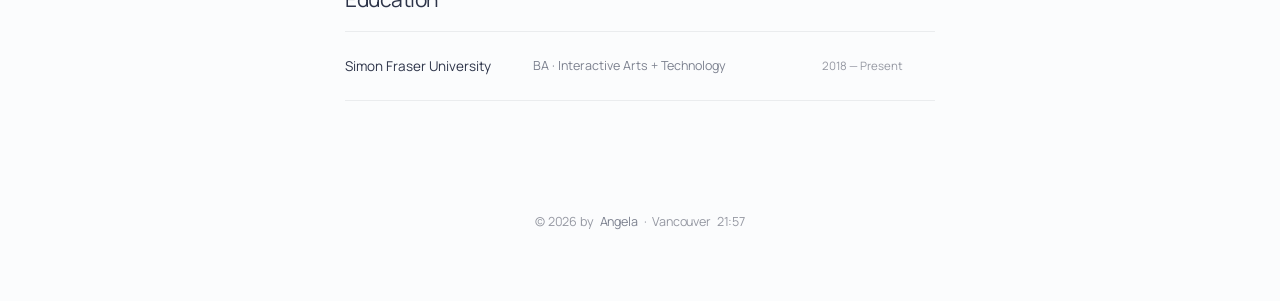
==== commit 6846bf56: "Add files via upload" ====
--- a/about.html
+++ b/about.html
@@ -13,7 +13,7 @@
   <link rel="preconnect" href="https://fonts.gstatic.com" crossorigin>
 
   <link
-    href="https://fonts.googleapis.com/css2?family=Manrope:wght@300;400;500;600&display=swap"
+    href="https://fonts.googleapis.com/css2?family=Inter:wght@400;500&family=Manrope:wght@300;400;500;600&display=swap"
     rel="stylesheet"
   >
 
@@ -85,6 +85,14 @@
         <p>
 
           Growing up as a second-generation immigrant, it took me a while to figure out who I was, what I genuinely enjoyed, and where I wanted to go.
+
+
+
+
+
+          Growing up as a second-generation immigrant, it took me a while
+          to figure out who I was, what I genuinely enjoyed, and what I
+          wanted to do.
         </p>
 
         <p>
@@ -177,279 +185,164 @@
       </div>
 
     </div>
-
-
-
-    <div
-      class="about-gallery"
-      id="aboutGallery"
-    >
-
-      <div
-        class="about-gallery-grid"
-        id="aboutGalleryGrid"
-      >
-
-        <button
-          class="about-media-card"
-          type="button"
-          data-caption="Making things"
-          aria-label="Flip Making things card"
-        >
-
-          <span class="about-card-inner">
-
+    
+    <div class="about-gallery" id="aboutGallery">
+
+      <div class="about-gallery-grid">
+
+        <!-- ROW 1 -->
+        <button class="about-media-card" type="button" aria-label="Flip Angela card">
+
+          <span class="about-card-inner">
+
+            <span class="about-card-face about-card-front"><img src="assets/about/me.jpg" alt="Angela with her fav bbt"></span>
+
+            <span class="about-card-face about-card-back">
+
+              <span class="about-card-back-meta">Me & my fav bubble tea</span>
+              <span class="about-card-back-copy">This is actually an AI film filter (✧0✧)</span>
+
+            </span>
+
+            </span> 
+
+            </span>
+
+          </span>
+
+        </button>
+        <button class="about-media-card" type="button" aria-label="Flip Everyday card">
+          
+          <span class="about-card-inner">
+          <span class="about-card-face about-card-front">
+            <video src="assets/about/jands.mp4" autoplay muted loop playsinline preload="metadata"></video> 
+          </span>
+          <span class="about-card-face about-card-back">
+            <span class="about-card-back-meta">
+              My qt pies
+            </span>
+            <span class="about-card-back-copy">
+              Cute but exhausting... mostly exhausting ᰔ
+            </span>
+          </span>
+          </span>
+
+        </button>
+        <button class="about-media-card" type="button" aria-label="Flip Angela at MSI card">
+          <span class="about-card-inner">
+            
             <span class="about-card-face about-card-front">
-
-              <img
-                src="assets/about/me.jpg"
-                alt="Angela"
-              >
-
-            </span>
-
+              <video src="assets/about/msi.mp4" autoplay muted loop playsinline preload="metadata"></video>
+            </span>
 
             <span class="about-card-face about-card-back">
 
+              <span class="about-card-back-meta">MSI 2025: T1 vs. GenG</span>
+              <span class="about-card-back-copy">Me at my happiest ദ്ദി ༎ຶ‿༎ຶ )</span>
+
+            </span>
+
+          </span>
+
+        </button>
+
+        <!-- ROW 2 -->
+        <button class="about-media-card" type="button" aria-label="Flip Friends card">
+
+          <span class="about-card-inner">
+
+            <span class="about-card-face about-card-front"><img src="assets/about/friends.png" alt="Friends"></span>
+            
+            <span class="about-card-face about-card-back">
+              <span class="about-card-back-meta">Group pic</span>
+              <span class="about-card-back-copy">A rare successful group photo 𐦂𖨆𐀪𖠋𐀪𐀪</span>
+            </span>
+
+          </span>
+
+        </button>
+        <button class="about-media-card" type="button" aria-label="Flip Korea card">
+
+          <span class="about-card-inner">
+
+            <span class="about-card-face about-card-front"><video src="assets/about/korea.mp4" autoplay muted loop playsinline preload="metadata"></video></span>
+
+            <span class="about-card-face about-card-back">
+
               <span class="about-card-back-meta">
-               Me & my bubble tea
+                2024 Korea
               </span>
 
-              <!-- <span class="about-card-back-title">
-                Me & My Supporter: Mango Bubble Tea
+              <span class="about-card-back-copy">
+                Sweaty, backpain, but happy ◡̈
               </span>
 
+            </span>
+
+          </span>
+
+        </button>
+        <button class="about-media-card" type="button" aria-label="Flip Craft card">
+          <span class="about-card-inner">
+
+            <span class="about-card-face about-card-front"><video src="assets/about/craft.mp4" autoplay muted loop playsinline preload="metadata"></video></span>
+
+            <span class="about-card-face about-card-back">
+
+              <span class="about-card-back-meta">Craft</span>
+              <span class="about-card-back-copy">I like making things with my hands too ⋆˚꩜｡</span>
+
+            </span>
+
+          </span>
+        </button>
+
+        <!-- ROW 3 -->
+        <button class="about-media-card" type="button" aria-label="Flip Mom card">
+
+          <span class="about-card-inner">
+
+            <span class="about-card-face about-card-front"><img src="assets/about/photo26.png" alt="Me & my Mom"></span>
+
+            <span class="about-card-face about-card-back">
+
+              <span class="about-card-back-meta">My everything</span>
+
               <span class="about-card-back-copy">
+                I swear one of us always closes our eyes in photos.
               </span>
-            </span> -->
-
-          </span>
-
-        </button>
-
-        
-        <button
-          class="about-media-card"
-          type="button"
-          data-caption="Currently making"
-          aria-label="Flip Currently making card"
-        >
-
-          <span class="about-card-inner">
-
-            <span class="about-card-face about-card-front">
-
-              <video
-                src="assets/about/korea.MOV"
-                autoplay
-                muted
-                loop
-                playsinline
-                preload="metadata"
-              ></video>
-
-            </span>
-
-
-            <span class="about-card-face about-card-back">
-
-              <span class="about-card-back-meta">
-                2024 Summer in Korea.
-              </span>
-
-              <!-- <span class="about-card-back-title">
-                Still figuring things out.
-              </span>
-
-              <span class="about-card-back-copy">
-                Designing, coding, learning, experimenting with AI,
-                and trying not to keep twenty versions of everything.
-              </span>
-
-              <span class="about-card-back-footer">
-                Vancouver · now
-              </span> -->
-
-            </span>
-
-          </span>
-
-        </button>
-
-        <button
-          class="about-media-card"
-          type="button"
-          data-caption="Process"
-          aria-label="Flip Process card"
-        >
-
-          <span class="about-card-inner">
-
-            <span class="about-card-face about-card-front">
-
-              <img
-                src="assets/about/me.png"
-                alt=""
-              >
-
-            </span>
-
-            <span class="about-card-face about-card-back">
-
-              <span class="about-card-back-meta">
-                MSI 2025
-              </span>
-
-              <span class="about-card-back-title">
-                me at happiest
-              </span>
-
-              <span class="about-card-back-copy">
-                I luv t1.
-              </span>
-
-            </span>
-
-          </span>
-
-        </button>
-
-        <button
-          class="about-media-card"
-          type="button"
-          data-caption="Vancouver, lately"
-          aria-label="Flip Vancouver card"
-        >
-
-          <span class="about-card-inner">
-
-            <span class="about-card-face about-card-front">
-
-              <video
-                src="assets/about/craft.MP4"
-                autoplay
-                muted
-                loop
-                playsinline
-                preload="metadata"
-              ></video>
-
-            </span>
-
-
-            <span class="about-card-face about-card-back">
-
-              <span class="about-card-back-meta">
-                Craft
-              </span>
-
-              <!-- <span class="about-card-back-title">
-                Home, lately.
-              </span>
-
-              <span class="about-card-back-copy">
-                Rain, mountains, long walks, coffee shops, and
-                occasionally wondering why I still don’t have my L.
-              </span>
-
-              <span class="about-card-back-footer">
-                BC · Canada
-              </span> -->
-
-            </span>
-
-          </span>
-
-        </button>
-
-        <button
-          class="about-media-card"
-          type="button"
-          data-caption="Youth KOSTA"
-          aria-label="Flip Youth KOSTA card"
-        >
-
-          <span class="about-card-inner">
-
-            <span class="about-card-face about-card-front">
-
-              <img
-                src="assets/about/friends.png"
-                alt="Friends"
-              >
-
-            </span>
-
-
-            <span class="about-card-face about-card-back">
-
-              <span class="about-card-back-meta">
-               Friends
-              </span>
-<!-- 
-              <span class="about-card-back-title">
-                One of those very busy event days.
-              </span>
-
-              <span class="about-card-back-copy">
-                Designing, running the photo booth, printing photos,
-                helping with payments, and somehow ending up everywhere
-                at once.
-              </span>
-
-              <span class="about-card-back-footer">
-                event design · production
-              </span> -->
-
-            </span>
-
-          </span>
-
-        </button>
-
-        <button
-          class="about-media-card"
-          type="button"
-          data-caption="Everyday"
-          aria-label="Flip Everyday card"
-        >
-
-          <span class="about-card-inner">
-
-            <span class="about-card-face about-card-front">
-
-              <video
-                src="assets/about/van.MOV"
-                autoplay
-                muted
-                loop
-                playsinline
-                preload="metadata"
-              ></video> 
-
-            </span>
-
-
-            <span class="about-card-face about-card-back">
-
-              <span class="about-card-back-meta">
-                Vancouver.
-              </span>
-
-              <!-- <span class="about-card-back-title">
-                I take photos of things I want to remember.
-              </span>
-
-              <span class="about-card-back-copy">
-                Light, streets, places, objects, or whatever made
-                me stop for a second and look.
-              </span>
-
-              <span class="about-card-back-footer">
-                probably somewhere in my camera roll
-              </span> -->
-
-            </span>
+
+            </span>
+
+          </span>
+
+        </button>
+        <button class="about-media-card" type="button" aria-label="Flip Friend card">
+
+          <span class="about-card-inner">
+
+          <span class="about-card-face about-card-front"><video src="assets/about/friend.mp4" autoplay muted loop playsinline preload="metadata"></video></span>
+          
+          <span class="about-card-face about-card-back">
+
+              <span class="about-card-back-meta">No context</span>
+              <span class="about-card-back-copy">Just waiting for our friend 𐀪𐀪</span>
+
+          </span>
+
+          </span>
+
+        </button>
+        <button class="about-media-card" type="button" aria-label="Flip Vancouver card">
+
+          <span class="about-card-inner">
+
+          <span class="about-card-face about-card-front"><video src="assets/about/van.mp4" autoplay muted loop playsinline preload="metadata"></video></span>
+          
+          <span class="about-card-face about-card-back">
+            <span class="about-card-back-meta">B.C.</span>
+            <span class="about-card-back-copy">Pre-Raincouver season 𖤣𖥧𖡼.𖤣𖥧</span>
+          </span>
 
           </span>
 
@@ -460,7 +353,6 @@
     </div>
 
   </section>
-
 
   <section class="about-background">
 
@@ -504,8 +396,6 @@
 
           <div class="background-detail">
 
-            <div class="background-detail-spacer"></div>
-
 
             <div class="background-detail-copy">
 
@@ -558,8 +448,6 @@
 
           <div class="background-detail">
 
-            <div class="background-detail-spacer"></div>
-
 
             <div class="background-detail-copy">
 
@@ -611,8 +499,6 @@
 
           <div class="background-detail">
 
-            <div class="background-detail-spacer"></div>
-
 
             <div class="background-detail-copy">
 
@@ -638,8 +524,6 @@
 
     </div>
 
-
-
     <!-- EDUCATION -->
 
     <div
@@ -692,76 +576,6 @@
 </main>
 
 
-
-<!-- =========================================
-     FULLSCREEN LIGHTBOX
-========================================== -->
-
-<dialog
-  class="about-lightbox"
-  id="aboutLightbox"
->
-
-  <div class="about-lightbox-inner">
-
-
-    <button
-      class="lightbox-close"
-      id="lightboxClose"
-      type="button"
-      aria-label="Close fullscreen media"
-    >
-      ×
-    </button>
-
-
-    <button
-      class="lightbox-nav
-             lightbox-nav--previous"
-      id="lightboxPrevious"
-      type="button"
-      aria-label="Previous media"
-    >
-      ←
-    </button>
-
-
-    <div
-      class="lightbox-stage"
-      id="lightboxStage"
-    ></div>
-
-
-    <button
-      class="lightbox-nav
-             lightbox-nav--next"
-      id="lightboxNext"
-      type="button"
-      aria-label="Next media"
-    >
-      →
-    </button>
-
-
-    <div class="lightbox-footer">
-
-      <span id="lightboxCaption"></span>
-
-      <span id="lightboxCount"></span>
-
-    </div>
-
-
-  </div>
-
-</dialog>
-
-
-
-<!-- =========================================
-     FOOTER
-========================================== -->
-
 <footer class="site-footer">
 
   <div class="footer-inner">
@@ -793,4 +607,4 @@
 <script src="js/global.js"></script>
 
 </body>
-</html>
+</html>
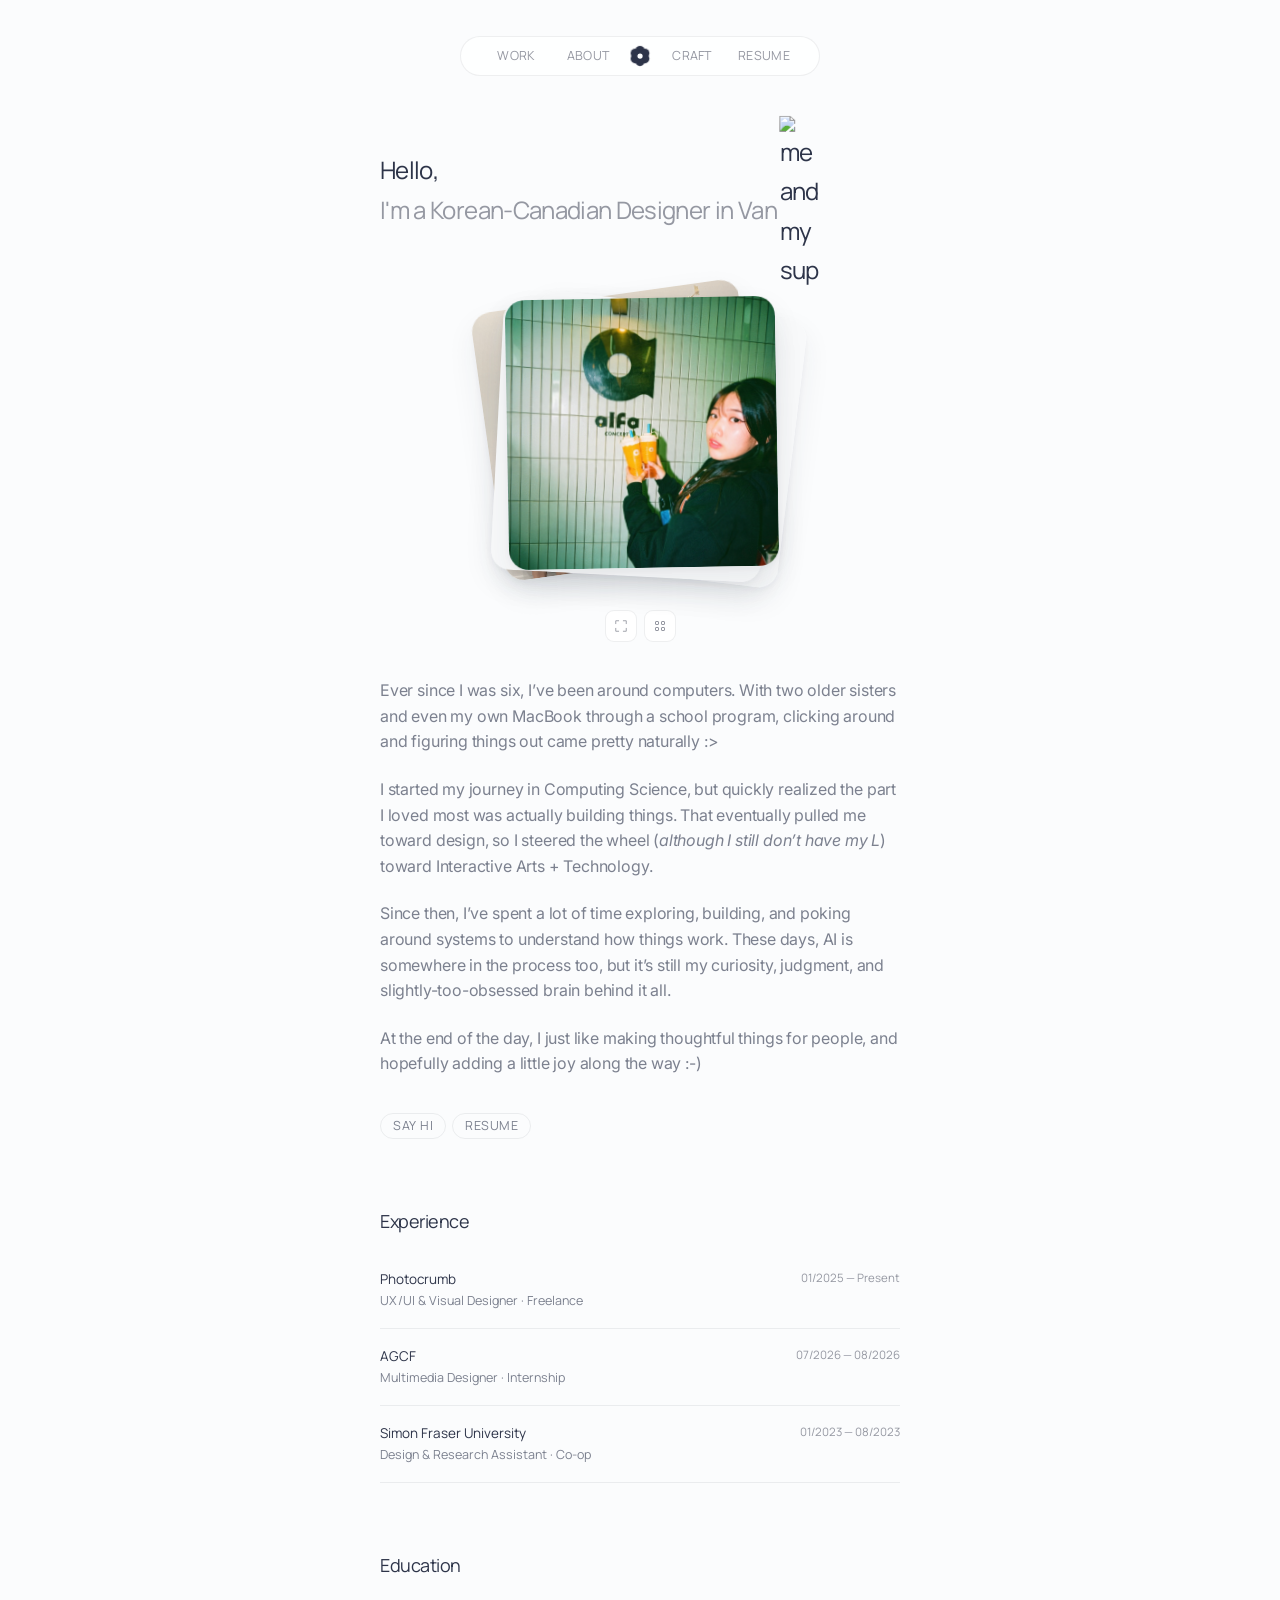
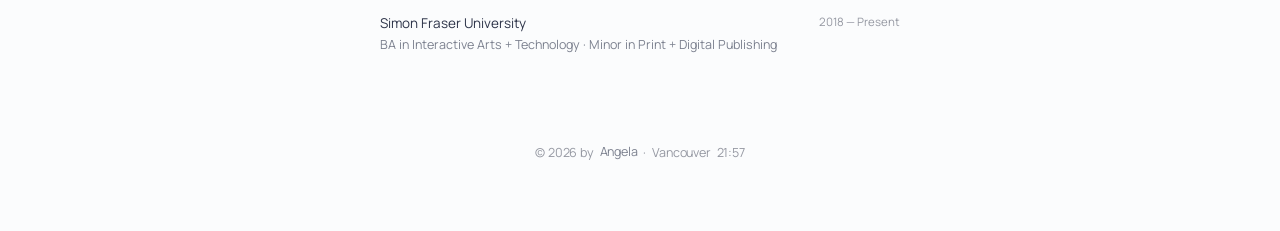
==== commit e67dc11d: "Add files via upload" ====
--- a/about.html
+++ b/about.html
@@ -73,281 +73,235 @@
 
     <div class="about-copy">
 
-      <p class="about-kicker">Hi, I'm Angela</p>
-
       <h1>
-        I am a Korean-Canadian Designer in Van
+        
+        <span>Hello,</span><br>
+
+        I'm a Korean-Canadian Designer in Van
+
+        <span class="chick-wrap" data-label="me"><span class="chick-hover">
+          <img class="chick" src="assets/about/3d.PNG" alt="me and my supporter">
+          <span class="chick-tooltip">me & my supporter 🐯</span>
+        </span></span>
+
       </h1>
 
-
-      <div class="about-story">
-
-        <p>
-
-          Growing up as a second-generation immigrant, it took me a while to figure out who I was, what I genuinely enjoyed, and where I wanted to go.
-
-
-
-
-
-          Growing up as a second-generation immigrant, it took me a while
-          to figure out who I was, what I genuinely enjoyed, and what I
-          wanted to do.
-        </p>
-
-        <p>
-          My path actually started in Computing Science. I’d been glued to computers since I was five, so naturally, I thought I could become all CSI with my computer skills :> Turns out, CS wasn’t quite for me. But the few assignments where I got to actually build something brought back a spark I hadn’t felt in a long time.
-        </p>
-
-        <p>
-          So I steered the wheel (although I still don’t have my L) toward Interactive Arts + Technology and somehow ended up in design. Now I spend a lot of time exploring, building, and poking around systems to understand how things work (lately with AI somewhere in the process) while keeping the judgment, curiosity, and slightly-too-obsessed brain behind it all.
-        </p>
-
-        <p>At the end of the day, I just like making thoughtful things for people — and hopefully adding a little joy along the way :-)
-        </p>
-
-      </div>
-
-
-      <div class="about-actions">
-        <a href="mailto:angela001201@gmail.com">
-          📮 Reach out to me
-        </a>
-      </div>
-
-    </div>
-
-  </section>
-
-  <section class="about-media-section">
-
-    <div class="about-media-topbar">
-
-      <div>
-
-        <p class="about-media-note">
-          A few things from along the way.
-        </p>
-      </div>
-
-
-      <div
-        class="about-gallery-controls"
-        aria-label="Media controls"
-      >
-
-        <!-- FULLSCREEN -->
-
-        <button
-          class="about-gallery-control"
-          id="aboutFullscreenButton"
-          type="button"
-          aria-label="View media fullscreen"
-          title="Fullscreen"
-        >
-
-          <svg
-            viewBox="0 0 24 24"
-            aria-hidden="true"
-          >
-            <path d="M8 3H3v5" />
-            <path d="M16 3h5v5" />
-            <path d="M8 21H3v-5" />
-            <path d="M16 21h5v-5" />
-          </svg>
-
-        </button>
-
-
-        <!-- GRID -->
-
-        <button
-          class="about-gallery-control"
-          id="aboutGridButton"
-          type="button"
-          aria-expanded="false"
-          aria-label="Expand media grid"
-          title="View all"
-        >
-
-          <span
-            class="grid-icon"
-            aria-hidden="true"
-          >
-            <i></i>
-            <i></i>
-            <i></i>
-            <i></i>
-          </span>
-
-        </button>
-
-      </div>
-
-    </div>
-    
-    <div class="about-gallery" id="aboutGallery">
-
-      <div class="about-gallery-grid">
-
-        <!-- ROW 1 -->
-        <button class="about-media-card" type="button" aria-label="Flip Angela card">
-
-          <span class="about-card-inner">
-
-            <span class="about-card-face about-card-front"><img src="assets/about/me.jpg" alt="Angela with her fav bbt"></span>
-
+      <div class="about-media">
+        <div class="about-gallery" id="aboutGallery">
+
+        <div class="about-gallery-grid">
+
+          <!-- ROW 1 -->
+          <button class="about-media-card" type="button" aria-label="Flip Angela card">
+
+            <span class="about-card-inner">
+
+              <span class="about-card-face about-card-front"><img src="assets/about/me.jpg" alt="Angela with her fav bbt"></span>
+
+              <span class="about-card-face about-card-back">
+
+                <span class="about-card-back-meta">Me & my fav bubble tea</span>
+                <span class="about-card-back-copy">This is actually an AI film filter (✧0✧)</span>
+
+              </span>
+
+              </span> 
+
+              </span>
+
+            </span>
+
+          </button>
+          <button class="about-media-card" type="button" aria-label="Flip Everyday card">
+            
+            <span class="about-card-inner">
+            <span class="about-card-face about-card-front">
+              <video src="assets/about/jands.mp4" autoplay muted loop playsinline preload="metadata"></video> 
+            </span>
             <span class="about-card-face about-card-back">
-
-              <span class="about-card-back-meta">Me & my fav bubble tea</span>
-              <span class="about-card-back-copy">This is actually an AI film filter (✧0✧)</span>
-
-            </span>
-
-            </span> 
-
-            </span>
-
-          </span>
-
-        </button>
-        <button class="about-media-card" type="button" aria-label="Flip Everyday card">
-          
-          <span class="about-card-inner">
-          <span class="about-card-face about-card-front">
-            <video src="assets/about/jands.mp4" autoplay muted loop playsinline preload="metadata"></video> 
-          </span>
-          <span class="about-card-face about-card-back">
-            <span class="about-card-back-meta">
-              My qt pies
-            </span>
-            <span class="about-card-back-copy">
-              Cute but exhausting... mostly exhausting ᰔ
-            </span>
-          </span>
-          </span>
-
-        </button>
-        <button class="about-media-card" type="button" aria-label="Flip Angela at MSI card">
-          <span class="about-card-inner">
-            
-            <span class="about-card-face about-card-front">
-              <video src="assets/about/msi.mp4" autoplay muted loop playsinline preload="metadata"></video>
-            </span>
-
-            <span class="about-card-face about-card-back">
-
-              <span class="about-card-back-meta">MSI 2025: T1 vs. GenG</span>
-              <span class="about-card-back-copy">Me at my happiest ദ്ദി ༎ຶ‿༎ຶ )</span>
-
-            </span>
-
-          </span>
-
-        </button>
-
-        <!-- ROW 2 -->
-        <button class="about-media-card" type="button" aria-label="Flip Friends card">
-
-          <span class="about-card-inner">
-
-            <span class="about-card-face about-card-front"><img src="assets/about/friends.png" alt="Friends"></span>
+              <span class="about-card-back-meta">
+                My qt pies
+              </span>
+              <span class="about-card-back-copy">
+                Cute but exhausting... mostly exhausting ᰔ
+              </span>
+            </span>
+            </span>
+
+          </button>
+          <button class="about-media-card" type="button" aria-label="Flip Angela at MSI card">
+            <span class="about-card-inner">
+              
+              <span class="about-card-face about-card-front">
+                <video src="assets/about/msi.mp4" autoplay muted loop playsinline preload="metadata"></video>
+              </span>
+
+              <span class="about-card-face about-card-back">
+
+                <span class="about-card-back-meta">MSI 2025: T1 vs. GenG</span>
+                <span class="about-card-back-copy">Me at my happiest ദ്ദി ༎ຶ‿༎ຶ )</span>
+
+              </span>
+
+            </span>
+
+          </button>
+
+          <!-- ROW 2 -->
+          <button class="about-media-card" type="button" aria-label="Flip Friends card">
+
+            <span class="about-card-inner">
+
+              <span class="about-card-face about-card-front"><img src="assets/about/friends.png" alt="Friends"></span>
+              
+              <span class="about-card-face about-card-back">
+                <span class="about-card-back-meta">Group pic</span>
+                <span class="about-card-back-copy">A rare successful group photo 𐦂𖨆𐀪𖠋𐀪𐀪</span>
+              </span>
+
+            </span>
+
+          </button>
+          <button class="about-media-card" type="button" aria-label="Flip Korea card">
+
+            <span class="about-card-inner">
+
+              <span class="about-card-face about-card-front"><video src="assets/about/korea.mp4" autoplay muted loop playsinline preload="metadata"></video></span>
+
+              <span class="about-card-face about-card-back">
+
+                <span class="about-card-back-meta">
+                  2024 Korea
+                </span>
+
+                <span class="about-card-back-copy">
+                  Sweaty, backpain, but happy ◡̈
+                </span>
+
+              </span>
+
+            </span>
+
+          </button>
+          <button class="about-media-card" type="button" aria-label="Flip Craft card">
+            <span class="about-card-inner">
+
+              <span class="about-card-face about-card-front"><video src="assets/about/craft.mp4" autoplay muted loop playsinline preload="metadata"></video></span>
+
+              <span class="about-card-face about-card-back">
+
+                <span class="about-card-back-meta">Craft</span>
+                <span class="about-card-back-copy">I like making things with my hands too ⋆˚꩜｡</span>
+
+              </span>
+
+            </span>
+          </button>
+
+          <!-- ROW 3 -->
+          <button class="about-media-card" type="button" aria-label="Flip Mom card">
+
+            <span class="about-card-inner">
+
+              <span class="about-card-face about-card-front"><img src="assets/about/photo26.png" alt="Me & my Mom"></span>
+
+              <span class="about-card-face about-card-back">
+
+                <span class="about-card-back-meta">My everything</span>
+
+                <span class="about-card-back-copy">
+                  I swear one of us always closes our eyes in photos.
+                </span>
+
+              </span>
+
+            </span>
+
+          </button>
+          <button class="about-media-card" type="button" aria-label="Flip Friend card">
+
+            <span class="about-card-inner">
+
+            <span class="about-card-face about-card-front"><video src="assets/about/friend.mp4" autoplay muted loop playsinline preload="metadata"></video></span>
             
             <span class="about-card-face about-card-back">
-              <span class="about-card-back-meta">Group pic</span>
-              <span class="about-card-back-copy">A rare successful group photo 𐦂𖨆𐀪𖠋𐀪𐀪</span>
-            </span>
-
-          </span>
-
-        </button>
-        <button class="about-media-card" type="button" aria-label="Flip Korea card">
-
-          <span class="about-card-inner">
-
-            <span class="about-card-face about-card-front"><video src="assets/about/korea.mp4" autoplay muted loop playsinline preload="metadata"></video></span>
-
+
+                <span class="about-card-back-meta">No context</span>
+                <span class="about-card-back-copy">Just waiting for our friend 𐀪𐀪</span>
+
+            </span>
+
+            </span>
+
+          </button>
+          <button class="about-media-card" type="button" aria-label="Flip Vancouver card">
+
+            <span class="about-card-inner">
+
+            <span class="about-card-face about-card-front"><video src="assets/about/van.mp4" autoplay muted loop playsinline preload="metadata"></video></span>
+            
             <span class="about-card-face about-card-back">
-
-              <span class="about-card-back-meta">
-                2024 Korea
-              </span>
-
-              <span class="about-card-back-copy">
-                Sweaty, backpain, but happy ◡̈
-              </span>
-
-            </span>
-
-          </span>
-
-        </button>
-        <button class="about-media-card" type="button" aria-label="Flip Craft card">
-          <span class="about-card-inner">
-
-            <span class="about-card-face about-card-front"><video src="assets/about/craft.mp4" autoplay muted loop playsinline preload="metadata"></video></span>
-
-            <span class="about-card-face about-card-back">
-
-              <span class="about-card-back-meta">Craft</span>
-              <span class="about-card-back-copy">I like making things with my hands too ⋆˚꩜｡</span>
-
-            </span>
-
-          </span>
-        </button>
-
-        <!-- ROW 3 -->
-        <button class="about-media-card" type="button" aria-label="Flip Mom card">
-
-          <span class="about-card-inner">
-
-            <span class="about-card-face about-card-front"><img src="assets/about/photo26.png" alt="Me & my Mom"></span>
-
-            <span class="about-card-face about-card-back">
-
-              <span class="about-card-back-meta">My everything</span>
-
-              <span class="about-card-back-copy">
-                I swear one of us always closes our eyes in photos.
-              </span>
-
-            </span>
-
-          </span>
-
-        </button>
-        <button class="about-media-card" type="button" aria-label="Flip Friend card">
-
-          <span class="about-card-inner">
-
-          <span class="about-card-face about-card-front"><video src="assets/about/friend.mp4" autoplay muted loop playsinline preload="metadata"></video></span>
-          
-          <span class="about-card-face about-card-back">
-
-              <span class="about-card-back-meta">No context</span>
-              <span class="about-card-back-copy">Just waiting for our friend 𐀪𐀪</span>
-
-          </span>
-
-          </span>
-
-        </button>
-        <button class="about-media-card" type="button" aria-label="Flip Vancouver card">
-
-          <span class="about-card-inner">
-
-          <span class="about-card-face about-card-front"><video src="assets/about/van.mp4" autoplay muted loop playsinline preload="metadata"></video></span>
-          
-          <span class="about-card-face about-card-back">
-            <span class="about-card-back-meta">B.C.</span>
-            <span class="about-card-back-copy">Pre-Raincouver season 𖤣𖥧𖡼.𖤣𖥧</span>
-          </span>
-
-          </span>
-
-        </button>
-
+              <span class="about-card-back-meta">B.C.</span>
+              <span class="about-card-back-copy">Pre-Raincouver season 𖤣𖥧𖡼.𖤣𖥧</span>
+            </span>
+
+            </span>
+
+          </button>
+
+        </div>
+
+        </div>
+        <div class="about-gallery-controls" aria-label="Media controls" >
+
+          <button class="about-gallery-control" id="aboutFullscreenButton"
+              type="button" aria-label="View media fullscreen" title="Fullscreen">
+
+              <svg viewBox="0 0 24 24" aria-hidden="true" >
+                <path d="M8 3H3v5" />
+                <path d="M16 3h5v5" />
+                <path d="M8 21H3v-5" />
+                <path d="M16 21h5v-5" />
+              </svg>
+
+          </button>
+
+          <button class="about-gallery-control" id="aboutGridButton" type="button" aria-expanded="false" aria-label="Expand media grid" title="View all">
+
+              <span class="grid-icon" aria-hidden="true">
+                <i></i>
+                <i></i>
+                <i></i>
+                <i></i>
+              </span>
+
+          </button>
+        </div>
+      </div>
+
+      <div class="about-story">
+
+        <p> 
+          Ever since I was six, I’ve been around computers. With two older sisters and even my own MacBook through a school program, clicking around and figuring things out came pretty naturally :>
+        </p>
+
+        <p>
+          I started my journey in Computing Science, but quickly realized the part I loved most was actually building things. That eventually pulled me toward design, so I steered the wheel (<i>although I still don’t have my L</i>) toward Interactive Arts + Technology.
+        </p>
+
+        <p>
+          Since then, I’ve spent a lot of time exploring, building, and poking around systems to understand how things work. These days, AI is somewhere in the process too, but it’s still my curiosity, judgment, and slightly-too-obsessed brain behind it all.
+        </p>
+
+        <p>
+          At the end of the day, I just like making thoughtful things for people, and hopefully adding a little joy along the way :-)
+        </p>
+
+      </div>
+
+      <div class="buttons">
+        <a href="mailto:angela001201@gmail.com">Say HI</a>
+        <a href="https://drive.google.com/file/d/1jJFOqW51bYr0jPNeFUMd1rsVUuqRmTYS/view?usp=sharing" target="_blank" rel="noopener noreferrer">Resume</a>
       </div>
 
     </div>
@@ -356,255 +310,90 @@
 
   <section class="about-background">
 
-
     <!-- EXPERIENCE -->
-
     <div class="background-group">
 
       <h2>Experience</h2>
 
       <div class="background-list">
 
+        <!-- PHOTOCRUMB -->
+        <div class="background-item">
+          <div class="background-row">
+            <span class="background-name">
+              Photocrumb
+              <span class="background-role">UX/UI & Visual Designer · Freelance</span>
+            </span>
+            <span class="background-date">01/2025 — Present</span>
+          </div>
+        </div>
 
         <!-- AGCF -->
-
-        <details class="background-item">
-
-          <summary>
-
+        <div class="background-item">
+          <div class="background-row">
             <span class="background-name">
               AGCF
-            </span>
-
-            <span class="background-role">
-              Multimedia Designer
-            </span>
-
-            <span class="background-date">
-              07/2026 — Present
-            </span>
-
-            <span
-              class="background-toggle"
-              aria-hidden="true"
-            >
-              +
-            </span>
-
-          </summary>
-
-
-          <div class="background-detail">
-
-
-            <div class="background-detail-copy">
-
-              <p>
-                Working as the solo designer across brand, web,
-                digital, and print experiences for Amazing Grace
-                Christian Fellowship.
-              </p>
-
-              <p class="background-tags">
-                Brand Design · Web Design · Squarespace ·
-                HTML/CSS/JS · Visual Design
-              </p>
-
-            </div>
-
+              <span class="background-role">Multimedia Designer · Internship</span>
+            </span>
+            <span class="background-date">07/2026 — 08/2026</span>
           </div>
-
-        </details>
-
-
-
-        <!-- PHOTOCRUMB -->
-
-        <details class="background-item">
-
-          <summary>
-
-            <span class="background-name">
-              Photocrumb
-            </span>
-
-            <span class="background-role">
-              UX/UI & Visual Designer · Freelance
-            </span>
-
-            <span class="background-date">
-              01/2025 — Present
-            </span>
-
-            <span
-              class="background-toggle"
-              aria-hidden="true"
-            >
-              +
-            </span>
-
-          </summary>
-
-
-          <div class="background-detail">
-
-
-            <div class="background-detail-copy">
-
-              <p>
-                Designing across the photo booth experience,
-                from website UX/UI to seasonal frames,
-                stickers, and in-booth visual elements.
-              </p>
-
-              <p class="background-tags">
-                UI Design · Visual Design · Illustration · Front-end
-              </p>
-
-            </div>
-
-          </div>
-
-        </details>
-
-
+        </div>
 
         <!-- SFU -->
-
-        <details class="background-item">
-
-          <summary>
-
+        <div class="background-item">
+          <div class="background-row">
             <span class="background-name">
               Simon Fraser University
-            </span>
-
-            <span class="background-role">
-              Design & Research Assistant · Co-op
-            </span>
-
-            <span class="background-date">
-              01/2023 — 08/2023
-            </span>
-
-            <span
-              class="background-toggle"
-              aria-hidden="true"
-            >
-              +
-            </span>
-
-          </summary>
-
-
-          <div class="background-detail">
-
-
-            <div class="background-detail-copy">
-
-              <p>
-                Worked across UX research, information design,
-                and visual communication for SFU
-                Co-operative Education.
-              </p>
-
-              <p class="background-tags">
-                UX Research · Information Design · Visual Design ·
-                Accessibility
-              </p>
-
-            </div>
-
+              <span class="background-role">Design & Research Assistant · Co-op</span>
+            </span>
+            <span class="background-date">01/2023 — 08/2023</span>
           </div>
-
-        </details>
-
+        </div>
 
       </div>
 
     </div>
 
     <!-- EDUCATION -->
-
-    <div
-      class="background-group
-             background-group--education"
-    >
+    <div class="background-group education">
 
       <h2>Education</h2>
 
       <div class="background-list">
-
-
-        <div
-          class="background-item
-                 background-item--static"
-        >
-
+        
+        <div class="background-item">
           <div class="background-row">
-
             <span class="background-name">
               Simon Fraser University
-            </span>
-
-            <span class="background-role">
-              BA · Interactive Arts + Technology
-            </span>
-
-            <span class="background-date">
-              2018 — Present
-            </span>
-
-            <span
-              class="background-toggle
-                     background-toggle--empty"
-              aria-hidden="true"
-            ></span>
-
+              <span class="background-role">BA in Interactive Arts + Technology · Minor in Print + Digital Publishing</span>
+            </span>
+            <span class="background-date">2018 — Present</span>
           </div>
-
-        </div>
-
-
+        </div>
+        
       </div>
 
     </div>
 
-
   </section>
 
 </main>
 
 
 <footer class="site-footer">
-
   <div class="footer-inner">
 
     <p class="footer-credit">
-
       <span>© 2026 by</span>
-
-      <a href="about.html">
-        Angela
-      </a>
-
-      <span>·</span>
-
-      <span>Vancouver</span>
-
-      <span id="footerClock">
-        --:--
-      </span>
-
+      <a href="about.html" target="_blank" rel="noopener noreferrer">Angela</a>
+      <span>·</span><span>Vancouver</span><span id="footerClock">--:--</span>
     </p>
 
   </div>
-
 </footer>
-
 
 <script src="js/about.js"></script>
 <script src="js/global.js"></script>
 
 </body>
-</html>+</html>
--- a/css/global.css
+++ b/css/global.css
@@ -1,4 +1,3 @@
-/* ---------- VARIABLES ---------- */
 :root {
   /* Colors */
   --bg: #FBFCFD;
@@ -25,6 +24,9 @@
   --leading-normal: 1.5;
   --leading-relaxed: 1.65;
 
+  --weight-regular: 400;
+  --weight-medium: 500;
+
   /* Layout */
   --page-max: 900px;
   --page-padding: 40px;
@@ -45,10 +47,6 @@
   --radius-card: 18px;
   --radius-pill: 999px;
 }
-
-
-/* ---------- RESET ---------- */
-
 *,
 *::before,
 *::after {
@@ -57,13 +55,7 @@
   padding: 0;
 }
 
-
-/* ---------- BASE ---------- */
-
-html {
-  scroll-behavior: smooth;
-}
-
+html { scroll-behavior: smooth; }
 body {
   min-height: 100vh;
 
@@ -78,11 +70,32 @@
   -moz-osx-font-smoothing: grayscale;
 }
 
-h1,
-h2,
-h3,
-p {
-  margin: 0;
+/* ---------- SHARED ELEMENTS ---------- */
+a {
+  color: var(--text-secondary);
+  text-decoration: none;
+  font-size: var(--text-sm);
+  line-height: 1;
+  transition: color 300ms ease;
+}
+a:hover, a:focus {
+  color: var(--text-primary);
+}
+
+img,
+video {
+  display: block;
+  width: 100%;
+  height: auto;
+}
+
+.container {
+  width: min(
+    var(--page-max),
+    calc(100% - (var(--page-padding) * 2))
+  );
+
+  margin-inline: auto;
 }
 
 h1,
@@ -92,56 +105,42 @@
   font-weight: 500;
   letter-spacing: -.3px;
 }
-
 h1 { 
   font-size: var(--text-lg);
   line-height: var(--leading-relaxed);
 }
-
 p {
-  font-size: var(--text-rg);
-  letter-spacing: -.2px;
   font-family: var(--font-body);
   font-size: var(--text-rg);
-  font-weight: 400;
   color: var(--text-primary);
   line-height: var(--leading-tight);
-  letter-spacing: -0.175px;
-}
-
-
-
-
-/* ---------- ELEMENTS ---------- */
-
-a {
+  letter-spacing: -0.185px;
+}
+
+.buttons {
+  display: flex;
+  gap: var(--space-sm);
+}
+.buttons a {
+
+  font-family: var(--font-heading);
+  font-size: var(--text-sm);
   color: var(--text-secondary);
-  text-decoration: none;
-  font-size: var(--text-sm);
-  line-height: 1;
-  transition: color 300ms ease;
-}
-a:hover, a:focus {
-  color: var(--text-primary);
-}
-
-img,
-video {
-  display: block;
-  width: 100%;
-  height: auto;
-}
-
-/* ---------- SHARED LAYOUT ---------- */
-
-.container {
-  width: min(
-    var(--page-max),
-    calc(100% - (var(--page-padding) * 2))
-  );
-
-  margin-inline: auto;
-}
+
+  margin-top: 24px;
+
+  border-radius: var(--radius-pill);
+  border: 1px solid var(--border);
+  padding: var(--space-sm) var(--space-md);
+  text-transform: uppercase;
+  letter-spacing: 0.5px;
+
+  transition: 300ms ease;
+}
+.buttons a:hover, .buttons a:focus {
+  border: 1px solid var(--text-muted);
+}
+
 
 /* ---------- NAV ---------- */
 .site-nav {
@@ -151,12 +150,12 @@
   transform: translateX(-50%);
 
   z-index: 100;
-  width: 372px;
+  width: 360px;
   
   border: 1px solid var(--border);
 
   border-radius: var(--radius-pill);
-  padding: var(--space-sm) var(--grid-gap);
+  padding: var(--space-sm) var(--space-sm);
   background-color: rgba(255, 255, 255, 0.8);
   backdrop-filter: blur(1px);
   -webkit-backdrop-filter: blur(1px);
@@ -168,24 +167,18 @@
   align-items: center;
   justify-content: center;
 
-  gap: 12px;
-}
-
+  gap: 6px;
+}
 .nav-container a {
   font-size: var(--text-sm);
-  font-weight: var(--weight-medium);
   color: var(--text-muted);
   white-space: nowrap;
   text-align: center;
   text-transform: uppercase;
-  letter-spacing: 0.5px;
-
-}
-
+  letter-spacing: .3px;
+}
 .nav-container a:hover,
-.nav-container a:focus-visible {
-  color: var(--text-primary);
-}
+.nav-container a:focus-visible { color: var(--text-primary); }
 
 .nav-logo {
   display: grid;
@@ -359,7 +352,6 @@
     animation: none;
   }
 }
-
 @media (max-width: 768px) {
   .site-nav {
     top: 20px;
@@ -378,44 +370,29 @@
     font-size: var(--text-xs);
   }
 }
+
 /* ---------- NAV SCROLL COLLAPSE ---------- */
 
-.site-nav {
-  transition:
-    padding 600ms cubic-bezier(.16, 1, .3, 1);
-}
-
+.site-nav { transition: padding 600ms cubic-bezier(.16, 1, .3, 1); }
 .nav-container {
   transition:
     grid-template-columns 600ms cubic-bezier(.16, 1, .3, 1),
     gap 600ms cubic-bezier(.16, 1, .3, 1);
 }
 
-/*
-  Only target the menu links.
-  The flower logo stays untouched.
-*/
-
 .nav-container > a:not(.nav-logo) {
   display: block;
 
-  max-width: 90px;
+  max-width: 72px;
   min-width: 0;
-
   overflow: hidden;
-
   opacity: 1;
-
   transition:
     max-width 600ms cubic-bezier(.16, 1, .3, 1),
     opacity 240ms ease,
     transform 600ms cubic-bezier(.16, 1, .3, 1),
     color 180ms ease;
 }
-
-
-/* Collapsed */
-
 .site-nav.is-collapsed {
   width: auto;
   padding-left: var(--space-sm);
@@ -430,14 +407,9 @@
 .site-nav.is-collapsed
 .nav-container > a:not(.nav-logo) {
   max-width: 0;
-
   opacity: 0;
-
   pointer-events: none;
 }
-
-
-/* Pull left-side links toward flower */
 
 .site-nav.is-collapsed
 .nav-container > a:nth-child(1),
@@ -446,9 +418,6 @@
   transform: translateX(8px);
 }
 
-
-/* Pull right-side links toward flower */
-
 .site-nav.is-collapsed
 .nav-container > a:nth-child(4),
 .site-nav.is-collapsed
@@ -456,12 +425,6 @@
   transform: translateX(-8px);
 }
 
-
-/*
-  Hovering over the collapsed flower
-  temporarily expands the nav.
-*/
-
 .site-nav.is-collapsed:hover,
 .site-nav.is-collapsed:focus-within {
   width: 372px;
@@ -525,10 +488,6 @@
     max-width: 70px;
   }
 }
-
-
-/* Reduced motion */
-
 @media (prefers-reduced-motion: reduce) {
 
   .site-nav,
@@ -607,6 +566,9 @@
   :root {
     --leading-relaxed: 1.685;
   }
-
-
-}
+  
+  .buttons a {  margin-top: 30px; }
+
+
+
+}
--- a/css/about.css
+++ b/css/about.css
@@ -1,436 +1,144 @@
-/* =========================================
-   ABOUT
-========================================= */
-
 :root {
-  --about-width: 590px;
-}
-
-
-/* =========================================
-   PAGE
-========================================= */
-
+  --about-width: 520px;
+}
 .about-page {
-  width: min(
-    var(--page-max, 1200px),
-    calc(100% - (var(--page-padding, 40px) * 2))
-  );
-
+  width: min(var(--page-max, 1200px), calc(100% - (var(--page-padding, 40px) * 2)));
   margin-inline: auto;
-
-  padding:
-    150px 0 40px;
-}
-
-
-/* =========================================
-   SHARED COLUMN
-========================================= */
-
+  padding: 150px 0 0;
+}
 .about-intro,
-.about-media-section,
 .about-background {
   width: min(var(--about-width), 100%);
   margin-inline: auto;
-}
-
-
-
-/* =========================================
-   INTRO
-========================================= */
-
-.about-copy {
-  width: 100%;
-
-  animation:
-    aboutIntroIn
-    650ms
-    cubic-bezier(.22, 1, .36, 1)
-    80ms
-    both;
-}
-
-
-
-/* ---------- HI ---------- */
-
-.about-kicker {
-  width: 100%;
-
-  margin:
-    0 0 8px;
-
-  color:
-    var(--text-primary);
-
-  font-size:
-    var(--text-lg, 21px);
-
-  font-weight:
-    500;
-
-  line-height:
-    1.15;
-
-  letter-spacing:
-    -.65px;
-}
-
-
-
-/* ---------- MAIN TITLE ---------- */
-
-.about-copy h1 {
+} 
+
+
+
+/* ----- Intro Heading ----- */
+h1 {
   width: 100%;
   max-width: none;
-
   margin: 0;
-
-  color:
-    var(--text-muted);
-
-  font-size:
-    var(--text-2xl, 24px);
-
-  font-weight:
-    500;
-
-  line-height:
-    1.3;
-
-  letter-spacing:
-    -.7px;
-}
-
-
-
-/* =========================================
-   WEATHER
-========================================= */
-
-.about-weather-dot {
-  display:
-    inline-flex;
-
-  align-items:
-    center;
-
-  justify-content:
-    center;
-
-  width:
-    .9em;
-
-  height:
-    .9em;
-
-  margin-left:
-    .12em;
-
-  border-radius:
-    999px;
-
-  background:
-    linear-gradient(
-      180deg,
-      rgba(245, 169, 102, .9) 0 45%,
-      rgba(49, 87, 111, .92) 46% 100%
-    );
-
-  color:
-    transparent;
-
-  font-size:
-    .78em;
-
-  line-height:
-    1;
-
-  vertical-align:
-    -.08em;
-
-  overflow:
-    hidden;
-}
-
-
-.about-weather-dot[data-weather-icon] {
-  background:
-    var(
-      --weather-bg,
-      var(--grey-bg)
-    );
-
-  color:
-    var(
-      --weather-color,
-      var(--text-primary)
-    );
-}
-
-
-
-/* =========================================
-   STORY
-========================================= */
-
-.about-story {
-  display:
-    grid;
-
-  width:
-    100%;
-
-  gap:
-    22px;
-
-  margin-top:
-    38px;
-}
-
-
-.about-story p {
-  width:
-    100%;
-
-  max-width:
-    none;
-
-  margin:
-    0;
-
-  color:
-    var(--text-secondary);
-
-  font-size:
-    var(--text-rg, 16px);
-
-  font-weight:
-    400;
-
-  line-height:
-    1.6;
-
-  letter-spacing:
-    -.18px;
-}
-
-
-
-/* =========================================
-   ACTIONS
-========================================= */
-
-.about-actions {
-  display:
-    flex;
-
-  flex-wrap:
-    wrap;
-
-  align-items:
-    baseline;
-
-  width:
-    100%;
-
-  gap:
-    5px;
-
-  margin-top:
-    34px;
-
-  color:
-    var(--text-muted);
-
-  font-size:
-    var(--text-sm, 12.5px);
-
-  line-height:
-    1.5;
-}
-
-
-.about-actions a {
-  color:
-    var(--text-primary);
-
-  text-decoration:
-    none;
+  color: var(--text-muted);
+  font-size: /* var(--text-lg); */ var(--text-2xl, 24px);
+  font-weight: 420;
+  line-height: 1.3;
+  letter-spacing: -.65px;
+}
+h1 span {
+  color: var(--text-primary);
+  line-height: 1.65;
+}
+.chick-hover {
+  position: relative;
+  display: inline-block;
+  width: 1em;
+  height: 1em;
+  margin-left: 6px;
+  vertical-align: -0.08em;
+}
+.chick {
+  position: absolute;
+
+  left: 50%;
+  top: 50%;
+
+  width: 1.65em;
+  max-width: none;
+  height: auto;
+
+  transform: translate(-50%, -50%) translateY(-6px);
+
+  cursor: default;
+}
+.chick-tooltip {
+
+  position: absolute;
+
+  left: 50%;
+  bottom: calc(100% + 20px);
+
+  padding: 7px 11px;
+
+  border-radius: 999px;
+
+  background: var(--grey-bg);
+  color: var(--text-secondary);
+
+  font-size: var(--text-xs);
+  font-weight: 400;
+  line-height: 1;
+  letter-spacing: 0;
+
+  white-space: nowrap;
+
+  opacity: 0;
+  visibility: hidden;
+
+  transform:
+    translate(-50%, 5px);
+
+  pointer-events: none;
 
   transition:
-    color 220ms ease,
-    transform 220ms ease;
-}
-
-
-.about-actions a:hover,
-.about-actions a:focus-visible {
-  color:
-    var(--text-muted);
+    opacity 180ms ease,
+    transform 300ms cubic-bezier(.22, 1, .36, 1),
+    visibility 180ms;
+}
+.chick-hover:hover .chick-tooltip {
+  opacity: 1;
+  visibility: visible;
 
   transform:
-    translateY(-1px);
-}
-
-
-
-/* =========================================
-   MEDIA SECTION
-========================================= */
-
-.about-media-section {
-  margin-top:
-    58px;
-}
-
-
-
-/* =========================================
-   MEDIA TOP BAR
-========================================= */
-
-.about-media-topbar {
-  display:
-    flex;
-
-  align-items:
-    center;
-
-  justify-content:
-    space-between;
-
-  width:
-    100%;
-
-  gap:
-    20px;
-
-  margin-bottom:
-    20px;
-}
-
-
-.about-media-note {
-  margin:
-    0;
-
-  color:
-    var(--text-secondary);
-
-  font-size:
-    var(--text-md, 12.5px);
-
-  line-height:
-    1.4;
-}
-
-
-.about-media-hint {
-  margin:
-    3px 0 0;
-
-  color:
-    var(--text-muted);
-
-  font-size:
-    var(--text-xs, 11.5px);
-
-  line-height:
-    1.4;
-
-  opacity:
-    .55;
-}
-
-
-
-/* =========================================
-   MEDIA CONTROLS
-========================================= */
-
+    translate(-50%, 0);
+}
+
+
+
+/* ----- Media ----- */
+.about-media{
+  margin: var(--space-lg) 0 0;
+  animation: aboutIntroIn 800ms ease-in;
+}
 .about-gallery-controls {
-  display:
-    flex;
-
-  align-items:
-    center;
-
-  gap:
-    7px;
-
-  flex-shrink:
-    0;
-}
-
-
+  display: flex;
+  align-items: center;
+  justify-content: center;
+  gap: 7px;
+  flex-shrink: 0;
+  margin-top: 18px;
+}
 .about-gallery-control {
-  display:
-    grid;
-
-  place-items:
-    center;
-
-  width:
-    32px;
-
-  height:
-    32px;
-
-  border:
-    1px solid
-    rgba(45, 52, 73, .08);
-
-  border-radius:
-    9px;
-
-  padding:
-    0;
-
-  background:
-    rgba(255, 255, 255, .86);
-
-  color:
-    var(--text-muted);
-
-  font:
-    inherit;
-
-  cursor:
-    pointer;
-
-  backdrop-filter:
-    blur(10px);
-
-  -webkit-backdrop-filter:
-    blur(10px);
-
+  display: grid;
+  place-items: center;
+
+  width: 32px;
+  height: 32px;
+
+  border: 1px solid rgba(45, 52, 73, .08);
+  border-radius: 9px;
+  padding: 0;
+  background:rgba(255, 255, 255, .86);
+  color: var(--text-muted);
+  font: inherit;
+
+  cursor: pointer;
+
+  backdrop-filter: blur(10px);
+  -webkit-backdrop-filter: blur(10px);
   transition:
     color 200ms ease,
     border-color 200ms ease,
     background 200ms ease,
     transform 220ms ease;
 }
-
-
 .about-gallery-control:hover,
 .about-gallery-control:focus-visible {
-  color:
-    var(--text-primary);
-
-  border-color:
-    rgba(45, 52, 73, .18);
-
-  background:
-    rgba(255, 255, 255, .98);
-
-  transform:
-    translateY(-1px);
-}
-
-
+  color:var(--text-primary);
+  border-color: rgba(45, 52, 73, .18);
+  background: rgba(255, 255, 255, .98);
+  transform:translateY(-1px);
+}
 .about-gallery-control svg {
   width:
     14px;
@@ -453,11 +161,6 @@
   stroke-linejoin:
     round;
 }
-
-
-
-/* ---------- GRID ICON ---------- */
-
 .grid-icon {
   display:
     grid;
@@ -468,8 +171,6 @@
   gap:
     2px;
 }
-
-
 .grid-icon i {
   display:
     block;
@@ -486,26 +187,6 @@
   border-radius:
     1px;
 }
-
-
-
-/* =========================================
-   GALLERY
-========================================= */
-
-.about-gallery {
-  position:
-    relative;
-
-  width:
-    100%;
-}
-
-
-
-/* =========================================
-   DEFAULT PHOTO PILE
-========================================= */
 
 .about-gallery-grid {
   position:
@@ -529,13 +210,6 @@
       600ms
       cubic-bezier(.16, 1, .3, 1);
 }
-
-
-
-/* =========================================
-   MEDIA CARD
-========================================= */
-
 .about-media-card {
   --stack-x:
     0px;
@@ -632,39 +306,17 @@
       300ms ease;
 }
 
-
-
 /* front card only */
-
-.about-gallery:not(.is-expanded):not(.is-viewer)
-.about-media-card {
-  pointer-events:
-    none;
-}
-
-
+.about-gallery:not(.is-expanded):not(.is-viewer) .about-media-card { pointer-events: none; }
 .about-gallery:not(.is-expanded):not(.is-viewer)
 .about-media-card[data-stack-position="0"] {
-  pointer-events:
-    auto;
-
-  cursor:
-    grab;
-}
-
-
+  pointer-events: auto;
+  cursor: grab;
+}
 .about-gallery:not(.is-expanded):not(.is-viewer)
-.about-media-card[data-stack-position="0"]:active {
-  cursor:
-    grabbing;
-}
-
-
-
-/* =========================================
-   CARD INNER
-========================================= */
-
+.about-media-card[data-stack-position="0"]:active { cursor: grabbing; }
+
+/* card inner */
 .about-card-inner {
   position:
     relative;
@@ -699,53 +351,24 @@
     box-shadow
       300ms ease;
 }
-
-
-.about-media-card.is-flipped
-.about-card-inner {
-  transform:
-    rotateY(180deg);
-}
-
-
-
-/* =========================================
-   CARD FACES
-========================================= */
-
+.about-media-card.is-flipped .about-card-inner { transform: rotateY(180deg); }
+
+/* card face */
 .about-card-face {
-  position:
-    absolute;
-
-  inset:
-    0;
-
-  display:
-    block;
-
-  overflow:
-    hidden;
-
-  border-radius:
-    inherit;
-
-  backface-visibility:
-    hidden;
-
-  -webkit-backface-visibility:
-    hidden;
-}
-
-
-
-/* ---------- FRONT ---------- */
-
+  position: absolute;
+  inset: 0;
+  display: block;
+  overflow: hidden;
+  border-radius: inherit;
+  backface-visibility: hidden;
+  -webkit-backface-visibility: hidden;
+}
+
+/* card front */
 .about-card-front {
   background:
     var(--grey-bg, #f2f3f3);
 }
-
-
 .about-card-front img,
 .about-card-front video {
   display:
@@ -764,12 +387,7 @@
     none;
 }
 
-
-
-/* =========================================
-   CARD BACK
-========================================= */
-
+/* card back */
 .about-card-back {
   display:
     flex;
@@ -777,8 +395,12 @@
   flex-direction:
     column;
 
+    gap: 6px;
+
+    justify-content: space-between;
+
   padding:
-    24px;
+    30px 24px;
 
   background:
     #f7f5ef;
@@ -792,8 +414,6 @@
   transform:
     rotateY(180deg);
 }
-
-
 .about-card-back-meta {
   display:
     block;
@@ -807,44 +427,18 @@
   line-height:
     1.4;
 }
-
-
-.about-card-back-title {
+.about-card-back-copy {
+
+  /* font-family: var(--font-body); */
+  /* font-weight: 200; */
   display:
     block;
-
-  max-width:
-    210px;
-
-  margin-top:
-    auto;
+    
 
   color:
     var(--text-primary);
 
-  font-size:
-    var(--text-rg, 16px);
-
-  font-weight:
-    500;
-
-  line-height:
-    1.3;
-
-  letter-spacing:
-    -.3px;
-}
-
-
-.about-card-back-copy {
-  display:
-    block;
-
-  margin-top:
-    12px;
-
-  color:
-    var(--text-secondary);
+    opacity: .7;
 
   font-size:
     var(--text-sm, 12.5px);
@@ -853,30 +447,7 @@
     1.55;
 }
 
-
-.about-card-back-footer {
-  display:
-    block;
-
-  margin-top:
-    17px;
-
-  color:
-    var(--text-muted);
-
-  font-size:
-    var(--text-xs, 11.5px);
-
-  line-height:
-    1.4;
-}
-
-
-
-/* =========================================
-   STACK POSITIONS
-========================================= */
-
+/* stack positions */
 .about-media-card[data-stack-position="0"] {
   z-index:
     6;
@@ -890,8 +461,6 @@
   --stack-r:
     -1deg;
 }
-
-
 .about-media-card[data-stack-position="1"] {
   z-index:
     5;
@@ -905,8 +474,6 @@
   --stack-r:
     3deg;
 }
-
-
 .about-media-card[data-stack-position="2"] {
   z-index:
     4;
@@ -920,8 +487,6 @@
   --stack-r:
     7deg;
 }
-
-
 .about-media-card[data-stack-position="3"] {
   z-index:
     3;
@@ -935,8 +500,6 @@
   --stack-r:
     -8deg;
 }
-
-
 .about-media-card[data-stack-position="4"] {
   z-index:
     2;
@@ -947,9 +510,10 @@
   opacity:
     0;
 }
-
-
-.about-media-card[data-stack-position="5"] {
+.about-media-card[data-stack-position="5"],
+.about-media-card[data-stack-position="6"],
+.about-media-card[data-stack-position="7"],
+.about-media-card[data-stack-position="8"] {
   z-index:
     1;
 
@@ -960,12 +524,7 @@
     0;
 }
 
-
-
-/* =========================================
-   PILE HOVER
-========================================= */
-
+/* pile hover */
 @media (hover: hover) {
 
   .about-gallery:not(.is-expanded):not(.is-viewer)
@@ -1019,12 +578,7 @@
 
 }
 
-
-
-/* =========================================
-   DRAGGING
-========================================= */
-
+/* dragging */
 .about-media-card.is-dragging {
   transition:
     none;
@@ -1032,8 +586,6 @@
   cursor:
     grabbing;
 }
-
-
 .about-media-card.is-swiping {
   opacity:
     0;
@@ -1047,20 +599,14 @@
       240ms ease;
 }
 
-
-
-/* =========================================
-   VIEWER MODE
-   ⛶
-========================================= */
-
+/* viewer mode ⛶ */
 .about-gallery.is-viewer
 .about-gallery-grid {
   display:
     grid;
 
   grid-template-columns:
-    repeat(6, minmax(0, 1fr));
+    repeat(9, minmax(0, 1fr));
 
   width:
     100%;
@@ -1075,10 +621,7 @@
     0;
 }
 
-
-
-/* ---------- THUMBNAILS ---------- */
-
+/* thumbnails */
 .about-gallery.is-viewer
 .about-media-card {
   position:
@@ -1115,45 +658,16 @@
     opacity 200ms ease,
     transform 220ms ease;
 }
-
-
 .about-gallery.is-viewer
 .about-media-card:not(.is-active):hover {
-  opacity:
-    .85;
-
-  transform:
-    translateY(-2px);
-}
-
-
-.about-gallery.is-viewer
-.about-card-inner {
-  box-shadow:
-    none;
-}
-
-
-.about-gallery.is-viewer
-.about-media-card.is-flipped
-.about-card-inner {
-  transform:
-    none;
-}
-
-
-.about-gallery.is-viewer
-.about-card-back {
-  display:
-    none;
-}
-
-
-
-/* =========================================
-   VIEWER ACTIVE MEDIA
-========================================= */
-
+  opacity:.85;
+  transform: translateY(-2px);
+}
+.about-gallery.is-viewer .about-card-inner { box-shadow: none; }
+.about-gallery.is-viewer .about-media-card.is-flipped .about-card-inner { transform: none; }
+.about-gallery.is-viewer .about-card-back { display: none; }
+
+/* viewer active media */
 .about-gallery.is-viewer
 .about-media-card.is-active {
   grid-column:
@@ -1183,8 +697,6 @@
   transform:
     none;
 }
-
-
 .about-gallery.is-viewer
 .about-media-card.is-active
 .about-card-inner {
@@ -1192,27 +704,15 @@
     0 12px 30px
     rgba(45, 52, 73, .065);
 }
-
-
 .about-gallery.is-viewer
 .about-media-card.is-active
 .about-card-front img,
 .about-gallery.is-viewer
 .about-media-card.is-active
-.about-card-front video {
-  object-fit:
-    cover;
-}
-
-
-
-/* =========================================
-   GRID VIEW
-   ▦
-========================================= */
-
-.about-gallery.is-expanded
-.about-gallery-grid {
+.about-card-front video { object-fit: cover; }
+
+/* grid view */
+.about-gallery.is-expanded .about-gallery-grid {
   display:
     grid;
 
@@ -1231,400 +731,123 @@
   margin:
     0;
 }
-
-
+.about-gallery.is-expanded .about-media-card {
+  position: relative;
+  inset: auto;
+  width: 100%;
+  aspect-ratio: 1 / 1;
+  opacity: 1;
+  pointer-events: auto;
+  transform: none;
+  border-radius: var(--radius-card, 16px);
+  cursor: pointer;
+}
+.about-gallery.is-expanded .about-card-inner {
+  box-shadow: 0 10px 22px rgba(45, 52, 73, .05);
+}
 .about-gallery.is-expanded
-.about-media-card {
-  position:
-    relative;
-
-  inset:
-    auto;
-
+.about-media-card:hover
+.about-card-inner { box-shadow: 0 15px 30px rgba(45, 52, 73, .075); }
+
+
+
+/* ----- Content ----- */
+.about-story {
+  display: grid;
+  width: 100%;
+  gap: 22px;
+  margin-top: 36px;
+  animation: aboutIntroIn 800ms ease-in;
+}
+.about-story p {
   width:
     100%;
 
-  aspect-ratio:
-    1 / 1;
-
-  opacity:
-    1;
-
-  pointer-events:
-    auto;
-
-  transform:
+  max-width:
     none;
 
-  border-radius:
-    var(--radius-card, 16px);
-
-  cursor:
-    pointer;
-}
-
-
-.about-gallery.is-expanded
-.about-card-inner {
-  box-shadow:
-    0 10px 22px
-    rgba(45, 52, 73, .05);
-}
-
-
-.about-gallery.is-expanded
-.about-media-card:hover
-.about-card-inner {
-  box-shadow:
-    0 15px 30px
-    rgba(45, 52, 73, .075);
-}
-
-
-
-/* =========================================
-   EXPERIENCE + EDUCATION
-========================================= */
-
-.about-background {
-  margin-top:
-    96px;
-}
-
-
-.background-group +
-.background-group {
-  margin-top:
-    66px;
-}
-
-
-
-/* =========================================
-   SECTION TITLES
-========================================= */
-
-.background-group h2 {
-  width:
-    100%;
-
   margin:
-    0 0 20px;
+    0;
 
   color:
-    var(--text-primary);
+    var(--text-secondary);
 
   font-size:
-    var(--text-lg, 20px);
+    var(--text-rg, 16px);
 
   font-weight:
     400;
 
   line-height:
-    1.15;
+    1.6;
 
   letter-spacing:
-    -.5px;
-}
-
-
-
-/* =========================================
-   LIST
-========================================= */
-
-.background-list {
-  width:
-    100%;
-
-  border-top:
-    1px solid
-    var(
-      --border,
-      rgba(45, 52, 73, .08)
-    );
-}
-
-
+    -.18px;
+}
+.buttons { margin-top: var(--space-md); animation: aboutIntroIn 800ms ease-in; }
+
+
+
+/* ----- Experience + Education ----- */
+.about-background,
+.background-group + .background-group  { margin-top: var(--space-xl); animation: aboutIntroIn 800ms ease-in; }
+
+h2 {
+  width: 100%;
+  margin: 0 0 20px;
+  font-size: 18px;
+  font-weight: 400;
+  color: var(--text-primary);
+  line-height: 1.15;
+  letter-spacing: -.5px;
+}
 .background-item {
-  width:
-    100%;
-
-  border-bottom:
-    1px solid
-    var(
-      --border,
-      rgba(45, 52, 73, .08)
-    );
-}
-
-
-
-/* =========================================
-   ROW
-========================================= */
-
-.background-item summary,
+  width: 100%;
+  border-bottom: 1px solid var(--border,rgba(45, 52, 73, .08));
+}
+
 .background-row {
-  display:
-    grid;
+  display: grid;
 
   grid-template-columns:
-    minmax(118px, .95fr)
-    minmax(190px, 1.5fr)
-    auto
-    18px;
-
-  width:
-    100%;
-
-  gap:
-    14px;
-
-  align-items:
-    center;
-
-  min-height:
-    68px;
-
-  padding:
-    4px 0;
-}
-
-
-.background-item summary {
-  list-style:
-    none;
-
-  cursor:
-    pointer;
-
-  transition:
-    opacity 200ms ease;
-}
-
-
-.background-item summary::-webkit-details-marker {
-  display:
-    none;
-}
-
-
-.background-item summary::marker {
-  content:
-    "";
-}
-
-
-.background-item summary:hover {
-  opacity:
-    .68;
-}
-
-
-
-/* =========================================
-   COMPANY
-========================================= */
-
+    minmax(0, 1fr)
+    auto;
+
+  width: 100%;
+  gap: 18px;
+
+  padding: 18px 0;
+}
+
+/* company */
 .background-name {
-  color:
-    var(--text-primary);
-
-  font-size:
-    var(--text-md, 13.5px);
-
-  font-weight:
-    400;
-
-  line-height:
-    1.4;
-}
-
-
-
-/* =========================================
-   ROLE
-========================================= */
-
+  color: var(--text-primary);
+  font-size: var(--text-md, 13.5px);
+  line-height: 1.4;
+}
+/* role */
 .background-role {
-  color:
-    var(--text-secondary);
-
-  font-size:
-    var(--text-sm, 12.5px);
-
-  font-weight:
-    400;
-
-  line-height:
-    1.45;
-}
-
-
-
-/* =========================================
-   DATE
-========================================= */
-
+  display: block; 
+  margin-top: var(--space-xs);
+  color: var(--text-secondary);
+  font-size: var(--text-sm, 12.5px);
+  line-height: 1.45;
+}
+/* date */
 .background-date {
-  color:
-    var(--text-muted);
-
-  font-size:
-    var(--text-xs, 11.5px);
-
-  font-weight:
-    400;
-
-  line-height:
-    1.4;
-
-  white-space:
-    nowrap;
-}
-
-
-
-/* =========================================
-   PLUS
-========================================= */
-
-.background-toggle {
-  display:
-    inline-flex;
-
-  align-items:
-    center;
-
-  justify-content:
-    center;
-
-  justify-self:
-    end;
-
-  width:
-    18px;
-
-  height:
-    18px;
-
-  color:
-    var(--text-muted);
-
-  font-size:
-    var(--text-rg, 16px);
-
-  font-weight:
-    300;
-
-  line-height:
-    1;
-
-  transform-origin:
-    center;
-
-  transition:
-    transform
-      300ms
-      cubic-bezier(.16, 1, .3, 1),
-
-    color
-      200ms ease;
-}
-
-
-.background-item summary:hover
-.background-toggle {
-  color:
-    var(--text-primary);
-}
-
-
-.background-item[open]
-.background-toggle {
-  transform:
-    rotate(45deg);
-}
-
-
-.background-toggle--empty {
-  visibility:
-    hidden;
-}
-
-
-
-/* =========================================
-   EXPANDED EXPERIENCE
-========================================= */
-
-.background-detail {
-  display:
-    grid;
-
-  grid-template-columns:
-    minmax(118px, .95fr)
-    minmax(190px, 1.5fr)
-    auto
-    18px;
-
-  width:
-    100%;
-
-  gap:
-    14px;
-
-  padding:
-    0 0 26px;
-}
-
-
-.background-detail-copy {
-  grid-column:
-    2 / 4;
-
-  max-width:
-    365px;
-}
-
-
-.background-detail-copy p {
-  margin:
-    0;
-
-  color:
-    var(--text-secondary);
-
-  font-size:
-    var(--text-md, 13.5px);
-
-  line-height:
-    1.6;
-}
-
-
-.background-detail-copy
-.background-tags {
-  margin-top:
-    11px;
-
-  color:
-    var(--text-muted);
-
-  font-size:
-    var(--text-xs, 11.5px);
-
-  line-height:
-    1.55;
-}
-
-
-
-/* =========================================
-   INTRO ANIMATION
-========================================= */
-
+  color: var(--text-muted);
+  font-size: var(--text-xs, 11.5px);
+  line-height: 1.4;
+  white-space:  nowrap;
+  text-align: right;
+}
+
+/* education */
+.education .background-list .background-item:last-child { border-bottom: 0; }
+
+
+
+/* Intro Animation */
 @keyframes aboutIntroIn {
 
   from {
@@ -1648,10 +871,7 @@
 
 
 
-/* =========================================
-   TABLET
-========================================= */
-
+/* ----- MQ ----- */
 @media (max-width: 900px) {
 
   .about-gallery.is-expanded
@@ -1661,44 +881,7 @@
   }
 
 }
-
-
-
-/* =========================================
-   MOBILE
-========================================= */
-
 @media (max-width: 640px) {
-
-  :root {
-    --about-width:
-      100%;
-  }
-
-
-  .about-page {
-    width:
-      calc(100% - 36px);
-
-    padding:
-      136px 0 88px;
-  }
-
-
-
-  /* ---------- INTRO ---------- */
-
-  .about-kicker {
-    font-size:
-      var(--text-lg, 21px);
-  }
-
-
-  .about-copy h1 {
-    font-size:
-      var(--text-2xl, 24px);
-  }
-
 
   .about-story {
     gap:
@@ -1730,7 +913,7 @@
 
   /* ---------- MEDIA ---------- */
 
-  .about-media-section {
+  .about-media {
     margin-top:
       48px;
   }
@@ -1751,10 +934,6 @@
   }
 
 
-  .about-media-hint {
-    font-size:
-      var(--text-xs, 11.5px);
-  }
 
 
   .about-gallery-control {
@@ -1814,39 +993,31 @@
       grid;
 
     grid-template-columns:
-      repeat(6, 52px);
+      repeat(9, minmax(0, 1fr));
 
     gap:
-      7px;
+      5px;
 
     width:
       100%;
 
-    overflow-x:
-      auto;
+    overflow:
+      visible;
 
     padding-bottom:
       4px;
-
-    scrollbar-width:
-      none;
-  }
-
-
-  .about-gallery.is-viewer
-  .about-gallery-grid::-webkit-scrollbar {
-    display:
-      none;
-  }
+  }
+
+
 
 
   .about-gallery.is-viewer
   .about-media-card {
     width:
-      52px;
+      100%;
 
     min-width:
-      52px;
+      0;
 
     border-radius:
       7px;
@@ -1856,7 +1027,7 @@
   .about-gallery.is-viewer
   .about-media-card.is-active {
     grid-column:
-      1 / 7;
+      1 / -1;
 
     width:
       100%;
@@ -1910,7 +1081,6 @@
 
   /* ---------- ROW ---------- */
 
-  .background-item summary,
   .background-row {
     grid-template-columns:
       1fr auto;
@@ -1938,15 +1108,6 @@
   }
 
 
-  .background-toggle {
-    grid-column:
-      2;
-
-    grid-row:
-      1;
-  }
-
-
   .background-role {
     grid-column:
       1 / -1;
@@ -1970,57 +1131,26 @@
       var(--text-xs, 11.5px);
   }
 
-
-  .background-detail {
-    display:
-      block;
+}
+@media (max-width: 520px) {
+
+  :root {
+    --about-width:
+      100%;
+  }
+
+
+  .about-page {
+    width:
+      calc(100% - 36px);
 
     padding:
-      0 0 20px;
-  }
-
-
-  .background-detail-copy {
-    max-width:
-      none;
-  }
-
-
-  .background-detail-copy p {
-    font-size:
-      var(--text-sm, 12.5px);
-  }
-
-
-  .background-detail-copy
-  .background-tags {
-    font-size:
-      var(--text-xs, 11.5px);
-  }
-
-}
-
-
-
-/* =========================================
-   TOUCH
-========================================= */
-
+      136px 0 88px;
+  }
+}
 @media (hover: none) {
 
-  .background-item summary:hover {
-    opacity:
-      1;
-  }
-
-}
-
-
-
-/* =========================================
-   REDUCED MOTION
-========================================= */
-
+}
 @media (prefers-reduced-motion: reduce) {
 
   .about-copy {
@@ -2031,10 +1161,9 @@
 
   .about-media-card,
   .about-card-inner,
-  .about-gallery-control,
-  .background-toggle {
+  .about-gallery-control {
     transition:
       none !important;
   }
 
-}+}
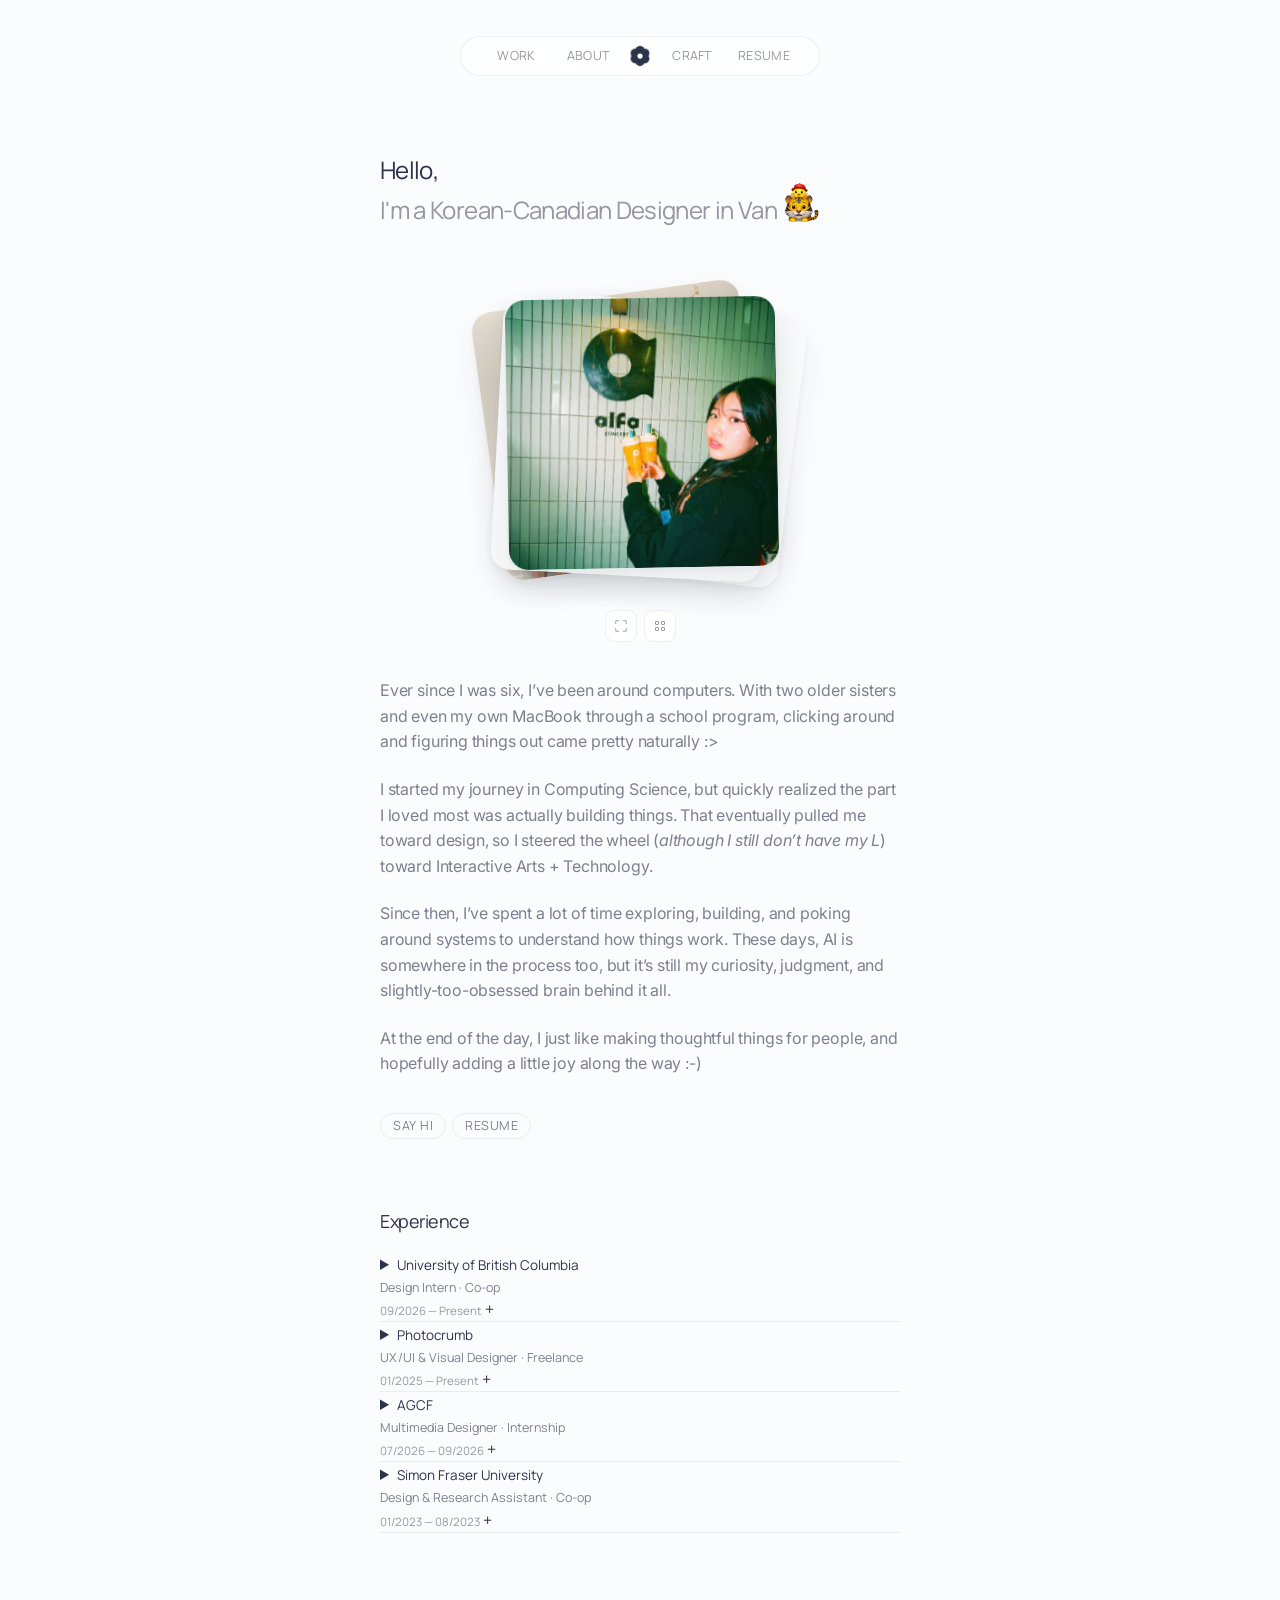
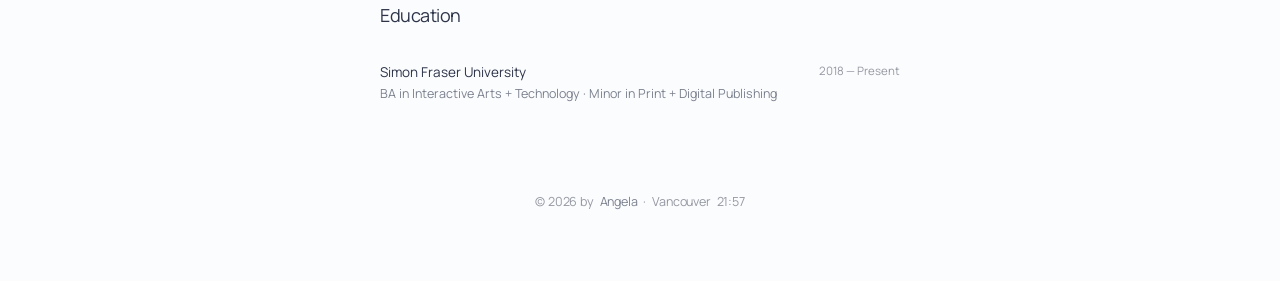
==== commit 1180bd43: "Add files via upload" ====
--- a/about.html
+++ b/about.html
@@ -80,7 +80,7 @@
         I'm a Korean-Canadian Designer in Van
 
         <span class="chick-wrap" data-label="me"><span class="chick-hover">
-          <img class="chick" src="assets/about/3d.PNG" alt="me and my supporter">
+          <img class="chick" src="assets/about/3d.PNG" alt="me and my supporter" loading="lazy" decoding="async">
           <span class="chick-tooltip">me & my supporter 🐯</span>
         </span></span>
 
@@ -96,7 +96,7 @@
 
             <span class="about-card-inner">
 
-              <span class="about-card-face about-card-front"><img src="assets/about/me.jpg" alt="Angela with her fav bbt"></span>
+              <span class="about-card-face about-card-front"><img src="assets/about/me.jpg" alt="Angela with her fav bbt" loading="lazy" decoding="async"></span>
 
               <span class="about-card-face about-card-back">
 
@@ -116,7 +116,7 @@
             
             <span class="about-card-inner">
             <span class="about-card-face about-card-front">
-              <video src="assets/about/jands.mp4" autoplay muted loop playsinline preload="metadata"></video> 
+              <video data-src="assets/about/jands.mp4" autoplay muted loop playsinline preload="none"></video> 
             </span>
             <span class="about-card-face about-card-back">
               <span class="about-card-back-meta">
@@ -133,7 +133,7 @@
             <span class="about-card-inner">
               
               <span class="about-card-face about-card-front">
-                <video src="assets/about/msi.mp4" autoplay muted loop playsinline preload="metadata"></video>
+                <video data-src="assets/about/msi.mp4" autoplay muted loop playsinline preload="none"></video>
               </span>
 
               <span class="about-card-face about-card-back">
@@ -152,7 +152,7 @@
 
             <span class="about-card-inner">
 
-              <span class="about-card-face about-card-front"><img src="assets/about/friends.png" alt="Friends"></span>
+              <span class="about-card-face about-card-front"><img src="assets/about/friends.png" alt="Friends" loading="lazy" decoding="async"></span>
               
               <span class="about-card-face about-card-back">
                 <span class="about-card-back-meta">Group pic</span>
@@ -166,7 +166,7 @@
 
             <span class="about-card-inner">
 
-              <span class="about-card-face about-card-front"><video src="assets/about/korea.mp4" autoplay muted loop playsinline preload="metadata"></video></span>
+              <span class="about-card-face about-card-front"><video data-src="assets/about/korea.mp4" autoplay muted loop playsinline preload="none"></video></span>
 
               <span class="about-card-face about-card-back">
 
@@ -186,7 +186,7 @@
           <button class="about-media-card" type="button" aria-label="Flip Craft card">
             <span class="about-card-inner">
 
-              <span class="about-card-face about-card-front"><video src="assets/about/craft.mp4" autoplay muted loop playsinline preload="metadata"></video></span>
+              <span class="about-card-face about-card-front"><video data-src="assets/about/craft.mp4" autoplay muted loop playsinline preload="none"></video></span>
 
               <span class="about-card-face about-card-back">
 
@@ -203,7 +203,7 @@
 
             <span class="about-card-inner">
 
-              <span class="about-card-face about-card-front"><img src="assets/about/photo26.png" alt="Me & my Mom"></span>
+              <span class="about-card-face about-card-front"><img src="assets/about/photo26.png" alt="Me & my Mom" loading="lazy" decoding="async"></span>
 
               <span class="about-card-face about-card-back">
 
@@ -222,7 +222,7 @@
 
             <span class="about-card-inner">
 
-            <span class="about-card-face about-card-front"><video src="assets/about/friend.mp4" autoplay muted loop playsinline preload="metadata"></video></span>
+            <span class="about-card-face about-card-front"><video data-src="assets/about/friend.mp4" autoplay muted loop playsinline preload="none"></video></span>
             
             <span class="about-card-face about-card-back">
 
@@ -238,7 +238,7 @@
 
             <span class="about-card-inner">
 
-            <span class="about-card-face about-card-front"><video src="assets/about/van.mp4" autoplay muted loop playsinline preload="metadata"></video></span>
+            <span class="about-card-face about-card-front"><video data-src="assets/about/van.mp4" autoplay muted loop playsinline preload="none"></video></span>
             
             <span class="about-card-face about-card-back">
               <span class="about-card-back-meta">B.C.</span>
@@ -317,38 +317,85 @@
 
       <div class="background-list">
 
+        <!-- UBC -->
+        <details class="background-item">
+          <summary>
+            <span class="background-name">
+              University of British Columbia
+              <span class="background-role">Design Intern · Co-op</span>
+            </span>
+            <span class="background-date">09/2026 — Present</span>
+            <span class="background-toggle" aria-hidden="true">+</span>
+          </summary>
+          <div class="background-detail">
+            <div class="background-detail-copy">
+              <p>
+                Creating and improving digital learning experiences, reusable communication systems, and content structures across UBC CPD.
+              </p>
+              <p class="background-tags">UX Design · Marketing Communication · HTML/CSS</p>
+            </div>
+          </div>
+        </details>
+
         <!-- PHOTOCRUMB -->
-        <div class="background-item">
-          <div class="background-row">
+        <details class="background-item">
+          <summary>
             <span class="background-name">
               Photocrumb
               <span class="background-role">UX/UI & Visual Designer · Freelance</span>
             </span>
             <span class="background-date">01/2025 — Present</span>
+            <span class="background-toggle" aria-hidden="true">+</span>
+          </summary>
+          <div class="background-detail">
+            <div class="background-detail-copy">
+              <p>
+                Designing across the photo booth experience, from seasonal frames, stickers, and in-booth visual elements.
+              </p>
+              <p class="background-tags">UI Design · Visual Design · Illustration</p>
+            </div>
           </div>
-        </div>
+        </details>
 
         <!-- AGCF -->
-        <div class="background-item">
-          <div class="background-row">
+        <details class="background-item">
+          <summary>
             <span class="background-name">
               AGCF
               <span class="background-role">Multimedia Designer · Internship</span>
             </span>
-            <span class="background-date">07/2026 — 08/2026</span>
+            <span class="background-date">07/2026 — 09/2026</span>
+            <span class="background-toggle" aria-hidden="true">+</span>
+          </summary>
+          <div class="background-detail">
+            <div class="background-detail-copy">
+              <p>
+                Led the organization’s visual identity and website redesign, from branding and digital content to the implementation of its new Squarespace site.
+              </p>
+              <p class="background-tags">Web Design · Visual Design · Branding · Front-end</p>
+            </div>
           </div>
-        </div>
+        </details>
 
         <!-- SFU -->
-        <div class="background-item">
-          <div class="background-row">
+        <details class="background-item">
+          <summary>
             <span class="background-name">
               Simon Fraser University
               <span class="background-role">Design & Research Assistant · Co-op</span>
             </span>
             <span class="background-date">01/2023 — 08/2023</span>
+            <span class="background-toggle" aria-hidden="true">+</span>
+          </summary>
+          <div class="background-detail">
+            <div class="background-detail-copy">
+              <p>
+                Worked across UX research, information design, and visual communication to improve student-facing resources and internal materials across SFU Co-op.
+              </p>
+              <p class="background-tags">UX Research · Information Design · Visual Design</p>
+            </div>
           </div>
-        </div>
+        </details>
 
       </div>
 
--- a/css/global.css
+++ b/css/global.css
@@ -19,6 +19,7 @@
   --text-lg: 21px;
   --text-xl: 21px;
   --text-2xl: 24px;
+  --text-project-heading: 1.75rem;
 
   --leading-tight: 1.45;
   --leading-normal: 1.5;
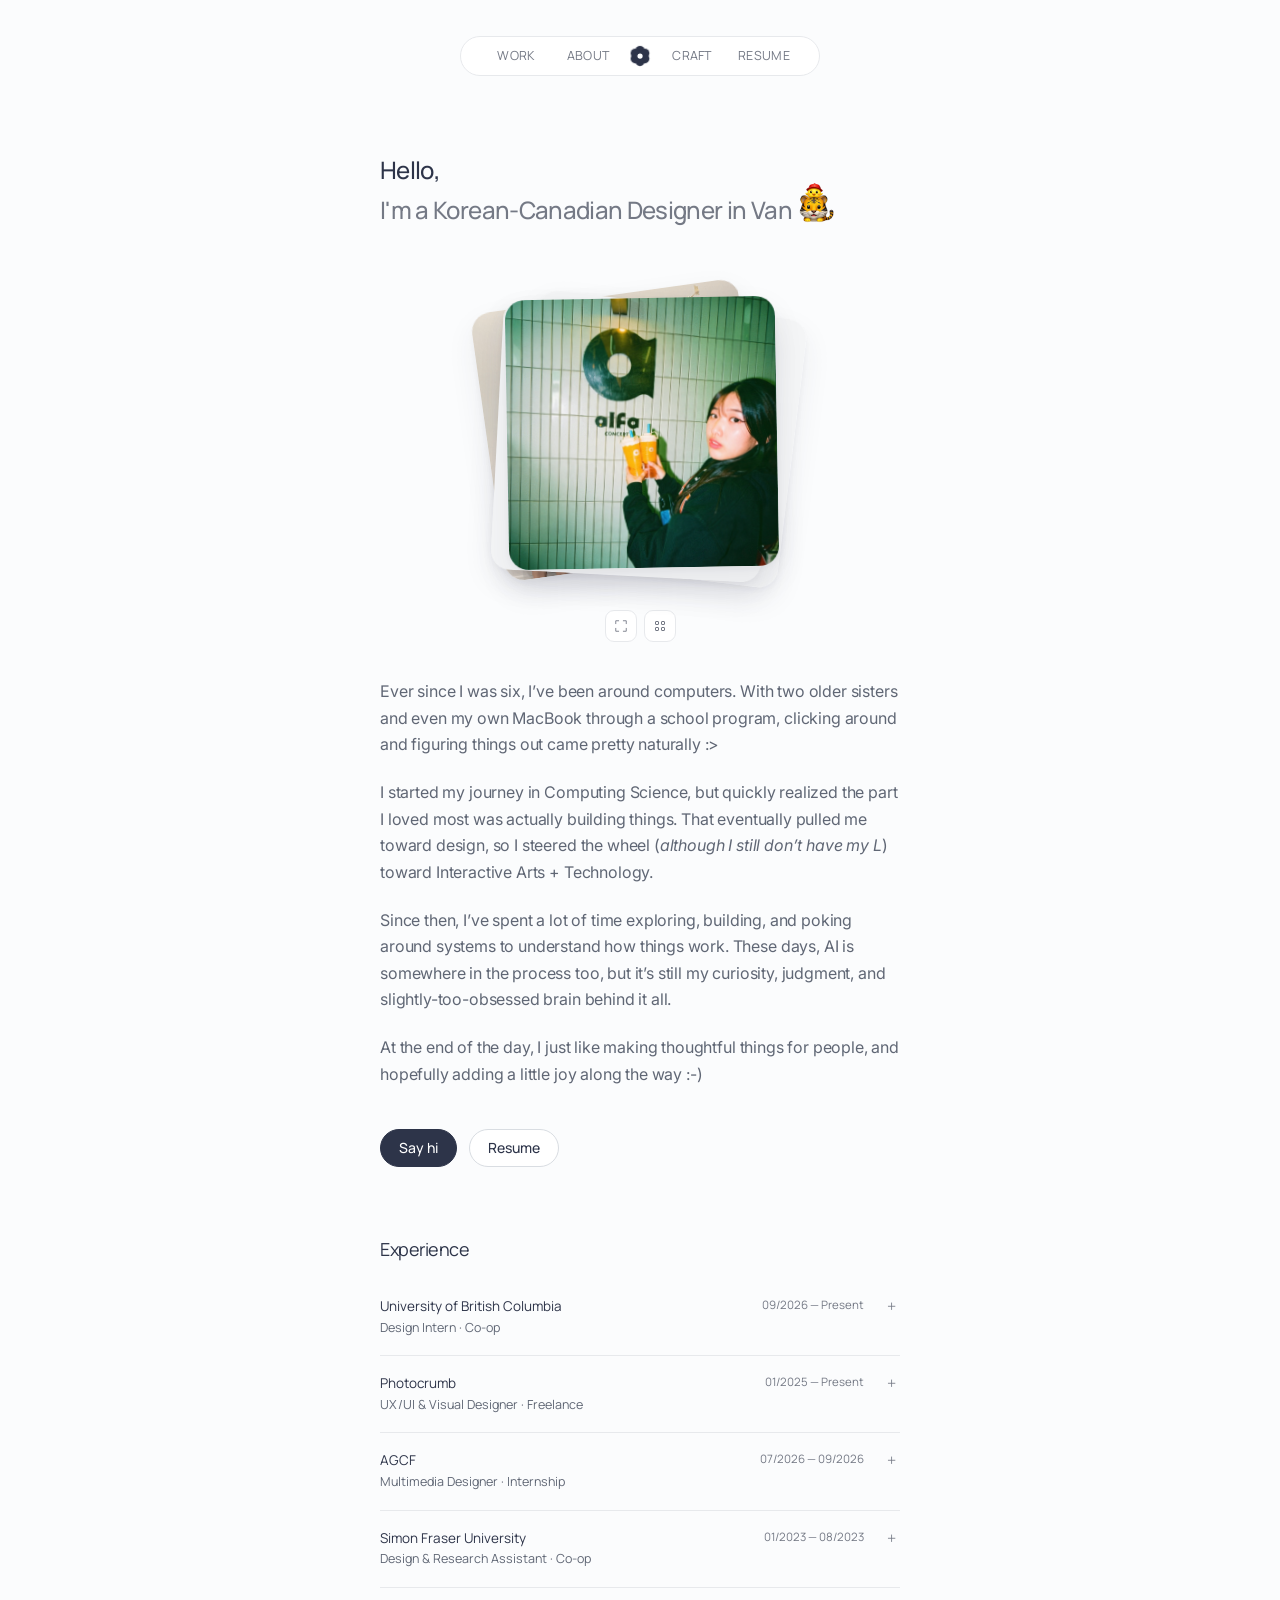
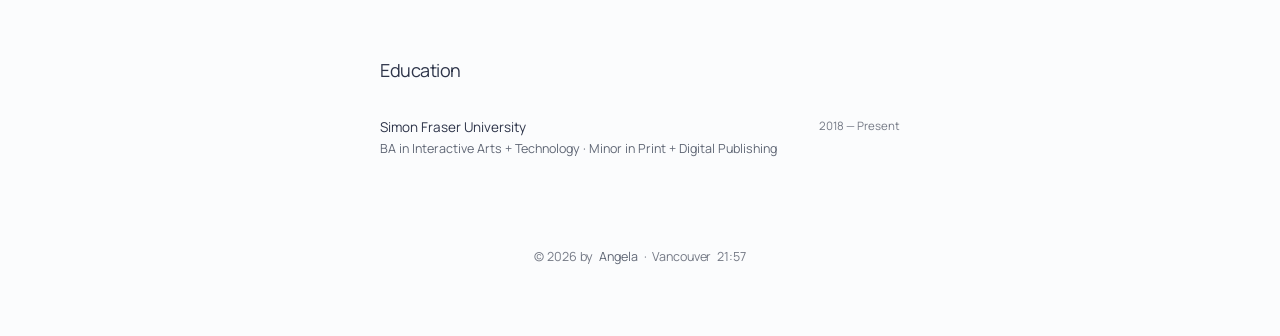
==== commit 38cfb454: "Add files via upload" ====
--- a/about.html
+++ b/about.html
@@ -5,7 +5,7 @@
   <meta charset="UTF-8">
   <meta name="viewport" content="width=device-width, initial-scale=1.0">
 
-  <title>About Angela</title>
+  <title>Angela Lee</title>
 
   <link rel="icon" href="assets/logo.svg">
 
@@ -13,7 +13,7 @@
   <link rel="preconnect" href="https://fonts.gstatic.com" crossorigin>
 
   <link
-    href="https://fonts.googleapis.com/css2?family=Inter:wght@400;500&family=Manrope:wght@300;400;500;600&display=swap"
+    href="https://fonts.googleapis.com/css2?family=Inter:wght@300..700&family=Manrope:wght@300..700&display=swap"
     rel="stylesheet"
   >
 
@@ -53,14 +53,7 @@
     </a>
 
     <a href="craft.html">Craft</a>
-
-    <a
-      href="https://drive.google.com/file/d/1jJFOqW51bYr0jPNeFUMd1rsVUuqRmTYS/view?usp=sharing"
-      target="_blank"
-      rel="noopener noreferrer"
-    >
-      Resume
-    </a>
+    <a href="https://drive.google.com/file/d/1_kQtVVlZg5KwPyXN_LUyG0hnvb33Usgo/view?usp=sharing" target="_blank" rel="noopener noreferrer">Resume</a>
 
   </div>
 
@@ -300,8 +293,8 @@
       </div>
 
       <div class="buttons">
-        <a href="mailto:angela001201@gmail.com">Say HI</a>
-        <a href="https://drive.google.com/file/d/1jJFOqW51bYr0jPNeFUMd1rsVUuqRmTYS/view?usp=sharing" target="_blank" rel="noopener noreferrer">Resume</a>
+        <a class="button-primary" href="mailto:angela001201@gmail.com">Say hi</a>
+          <a href="https://drive.google.com/file/d/1_kQtVVlZg5KwPyXN_LUyG0hnvb33Usgo/view?usp=sharing" target="_blank" rel="noopener noreferrer">Resume</a>
       </div>
 
     </div>
--- a/css/global.css
+++ b/css/global.css
@@ -1,12 +1,30 @@
 :root {
-  /* Colors */
+  /* Shared interface palette: page, card and one secondary surface.
+     Craft's landscape and mini-map keep their own illustration palette. */
   --bg: #FBFCFD;
-  --grey-bg: #F8F9FA;
+  --surface: #FFFFFF;
+  --grey-bg: #F4F5F6;
   --accent: #E5A827;
   --text-primary: #2D3449;
-  --text-secondary: #7c818f;
-  --text-muted: #9598a2;
-  --border: rgba(45, 52, 73, 0.08);
+  --text-secondary: #606775;
+  --text-muted: #747985;
+  --text-inverse: var(--surface);
+  --border: #E7E9EC;
+  --border-strong: #D9DDE2;
+  --focus: #7C8198;
+
+  /* Shared tints for floating controls, media, shadows and emphasis. */
+  --surface-floating: color-mix(in srgb, var(--surface) 90%, transparent);
+  --surface-on-dark: color-mix(in srgb, var(--surface) 20%, transparent);
+  --border-on-dark: color-mix(in srgb, var(--surface) 30%, transparent);
+  --text-inverse-muted: color-mix(in srgb, var(--surface) 72%, transparent);
+  --overlay: color-mix(in srgb, var(--text-primary) 44%, transparent);
+  --shadow-soft: color-mix(in srgb, var(--text-primary) 4%, transparent);
+  --shadow-color: color-mix(in srgb, var(--text-primary) 8%, transparent);
+  --shadow-strong: color-mix(in srgb, var(--text-primary) 12%, transparent);
+  --accent-wash: color-mix(in srgb, var(--accent) 5%, transparent);
+  --accent-soft: color-mix(in srgb, var(--accent) 14%, transparent);
+  --accent-border: color-mix(in srgb, var(--accent) 24%, transparent);
 
   /* Typography */
   --font-heading: "Manrope", "Geist", sans-serif;
@@ -16,6 +34,7 @@
   --text-sm: 12.5px;
   --text-md: 13.5px;
   --text-rg: 16px;
+  --text-subheading: 18px;
   --text-lg: 21px;
   --text-xl: 21px;
   --text-2xl: 24px;
@@ -43,9 +62,12 @@
 
   /* Grid */
   --grid-gap: 24px;
+  --card-padding: 24px;
+  --card-padding-compact: 16px;
 
   /* Radius */
   --radius-card: 18px;
+  --radius-inset: 12px;
   --radius-pill: 999px;
 }
 *,
@@ -82,6 +104,10 @@
 a:hover, a:focus {
   color: var(--text-primary);
 }
+:focus-visible {
+  outline: 2px solid var(--focus);
+  outline-offset: 3px;
+}
 
 img,
 video {
@@ -114,32 +140,46 @@
   font-family: var(--font-body);
   font-size: var(--text-rg);
   color: var(--text-primary);
-  line-height: var(--leading-tight);
-  letter-spacing: -0.185px;
+  line-height: var(--leading-relaxed);
+  letter-spacing: -.01em;
 }
 
 .buttons {
   display: flex;
-  gap: var(--space-sm);
+  flex-wrap: wrap;
+  gap: var(--space-md);
 }
 .buttons a {
-
+  display: inline-flex;
+  align-items: center;
+  justify-content: center;
+  min-height: 30px;
   font-family: var(--font-heading);
-  font-size: var(--text-sm);
-  color: var(--text-secondary);
-
-  margin-top: 24px;
-
+  font-size: 14px;
+  font-weight: var(--weight-medium);
+  line-height: 1.25;
+  color: var(--text-primary);
+  background: var(--surface);
+  margin-top: 30px;
   border-radius: var(--radius-pill);
-  border: 1px solid var(--border);
-  padding: var(--space-sm) var(--space-md);
-  text-transform: uppercase;
-  letter-spacing: 0.5px;
-
-  transition: 300ms ease;
-}
-.buttons a:hover, .buttons a:focus {
-  border: 1px solid var(--text-muted);
+  border: 1px solid var(--border-strong);
+  padding: 9px 18px;
+  transition: background-color 180ms ease, border-color 180ms ease, color 180ms ease;
+}
+.buttons .button-primary {
+  color: var(--text-inverse);
+  background: var(--text-primary);
+  border-color: var(--text-primary);
+}
+.buttons .button-primary:hover,
+.buttons .button-primary:focus-visible {
+  background: var(--text-secondary);
+  border-color: var(--text-secondary);
+}
+.buttons .button-secondary:hover,
+.buttons .button-secondary:focus-visible {
+  background: var(--grey-bg);
+  border-color: var(--text-muted);
 }
 
 
@@ -157,7 +197,7 @@
 
   border-radius: var(--radius-pill);
   padding: var(--space-sm) var(--space-sm);
-  background-color: rgba(255, 255, 255, 0.8);
+  background-color: var(--surface-floating);
   backdrop-filter: blur(1px);
   -webkit-backdrop-filter: blur(1px);
 }
@@ -341,7 +381,7 @@
 }
 .nav-logo:focus-visible {
   outline:
-    1px solid rgba(45, 52, 73, .22);
+    1px solid var(--focus);
 
   outline-offset: 4px;
 }
@@ -565,6 +605,7 @@
 @media (max-width: 1024px) {
 
   :root {
+    --page-padding: 24px;
     --leading-relaxed: 1.685;
   }
   
@@ -573,3 +614,10 @@
 
 
 }
+
+@media (max-width: 520px) {
+  :root {
+    --page-padding: 20px;
+    --card-padding: 20px;
+  }
+}
--- a/css/about.css
+++ b/css/about.css
@@ -21,7 +21,7 @@
   margin: 0;
   color: var(--text-muted);
   font-size: /* var(--text-lg); */ var(--text-2xl, 24px);
-  font-weight: 420;
+  font-weight: 500;
   line-height: 1.3;
   letter-spacing: -.65px;
 }
@@ -115,10 +115,10 @@
   width: 32px;
   height: 32px;
 
-  border: 1px solid rgba(45, 52, 73, .08);
+  border: 1px solid var(--border);
   border-radius: 9px;
   padding: 0;
-  background:rgba(255, 255, 255, .86);
+  background:var(--surface);
   color: var(--text-muted);
   font: inherit;
 
@@ -135,8 +135,8 @@
 .about-gallery-control:hover,
 .about-gallery-control:focus-visible {
   color:var(--text-primary);
-  border-color: rgba(45, 52, 73, .18);
-  background: rgba(255, 255, 255, .98);
+  border-color: var(--border-strong);
+  background: var(--surface);
   transform:translateY(-1px);
 }
 .about-gallery-control svg {
@@ -338,10 +338,10 @@
 
   box-shadow:
     0 2px 6px
-      rgba(45, 52, 73, .04),
+      var(--shadow-soft),
 
     0 13px 30px
-      rgba(45, 52, 73, .075);
+      var(--shadow-color);
 
   transition:
     transform
@@ -367,7 +367,7 @@
 /* card front */
 .about-card-front {
   background:
-    var(--grey-bg, #f2f3f3);
+    var(--grey-bg);
 }
 .about-card-front img,
 .about-card-front video {
@@ -403,7 +403,7 @@
     30px 24px;
 
   background:
-    #f7f5ef;
+    var(--surface);
 
   color:
     var(--text-primary);
@@ -702,7 +702,7 @@
 .about-card-inner {
   box-shadow:
     0 12px 30px
-    rgba(45, 52, 73, .065);
+    var(--shadow-color);
 }
 .about-gallery.is-viewer
 .about-media-card.is-active
@@ -743,11 +743,11 @@
   cursor: pointer;
 }
 .about-gallery.is-expanded .about-card-inner {
-  box-shadow: 0 10px 22px rgba(45, 52, 73, .05);
+  box-shadow: 0 10px 22px var(--shadow-soft);
 }
 .about-gallery.is-expanded
 .about-media-card:hover
-.about-card-inner { box-shadow: 0 15px 30px rgba(45, 52, 73, .075); }
+.about-card-inner { box-shadow: 0 15px 30px var(--shadow-color); }
 
 
 
@@ -779,10 +779,10 @@
     400;
 
   line-height:
-    1.6;
+    var(--leading-relaxed);
 
   letter-spacing:
-    -.18px;
+    -.01em;
 }
 .buttons { margin-top: var(--space-md); animation: aboutIntroIn 800ms ease-in; }
 
@@ -795,7 +795,7 @@
 h2 {
   width: 100%;
   margin: 0 0 20px;
-  font-size: 18px;
+  font-size: var(--text-subheading);
   font-weight: 400;
   color: var(--text-primary);
   line-height: 1.15;
@@ -803,21 +803,36 @@
 }
 .background-item {
   width: 100%;
-  border-bottom: 1px solid var(--border,rgba(45, 52, 73, .08));
-}
-
+  border-bottom: 1px solid var(--border);
+}
+
+.background-item summary,
 .background-row {
   display: grid;
 
+  grid-template-columns:
+    minmax(0, 1fr)
+    auto
+    18px;
+
+  width: 100%;
+  gap: 18px;
+
+  padding: 18px 0;
+}
+.background-row {
   grid-template-columns:
     minmax(0, 1fr)
     auto;
-
-  width: 100%;
-  gap: 18px;
-
-  padding: 18px 0;
-}
+}
+.background-item summary {
+  list-style: none;
+  cursor: pointer;
+  transition: opacity 200ms ease;
+}
+.background-item summary::-webkit-details-marker { display: none; }
+.background-item summary::marker { content: ""; }
+.background-item summary:hover { opacity: .6; }
 
 /* company */
 .background-name {
@@ -841,6 +856,54 @@
   white-space:  nowrap;
   text-align: right;
 }
+/* plus */
+.background-toggle { 
+  display: inline-flex;
+  align-items: center;
+  justify-content: center;
+  justify-self: end;
+  width: 18px;
+  height: 18px;
+  color: var(--text-muted);
+  font-size: var(--text-rg, 16px);
+  font-weight: 300;
+  line-height: 1;
+  transform-origin: center;
+  transition:
+    transform 300ms cubic-bezier(.16, 1, .3, 1),
+    color 200ms ease;
+}
+.background-item summary:hover .background-toggle,
+.background-item summary:focus .background-toggle { color: var(--text-primary); }
+.background-item[open] .background-toggle { transform: rotate(45deg); }
+
+/* expanded experience */
+.background-detail {
+  display: grid;
+  grid-template-columns:
+    minmax(0, 1fr)
+    auto
+    18px;
+  width: 100%;
+  gap: 18px;
+  padding: 0 0 26px;
+}
+.background-detail-copy {
+  grid-column: 1 / 3;
+}
+.background-detail-copy p {
+  margin: 0;
+  color: var(--text-secondary);
+  font-size: var(--text-md, 13.5px);
+  line-height: 1.6;
+}
+.background-detail-copy
+.background-tags {
+  margin-top: 11px;
+  color: var(--text-muted);
+  font-size: var(--text-xs, 11.5px);
+  line-height: 1.55;
+}
 
 /* education */
 .education .background-list .background-item:last-child { border-bottom: 0; }
@@ -892,15 +955,6 @@
   }
 
 
-  .about-story p {
-    font-size:
-      var(--text-md, 13.5px);
-
-    line-height:
-      1.65;
-  }
-
-
   .about-actions {
     margin-top:
       30px;
@@ -1081,6 +1135,7 @@
 
   /* ---------- ROW ---------- */
 
+  .background-item summary,
   .background-row {
     grid-template-columns:
       1fr auto;
@@ -1096,6 +1151,12 @@
   }
 
 
+  .background-item summary {
+    grid-template-columns:
+      1fr 18px;
+  }
+
+
   .background-name {
     grid-column:
       1;
@@ -1131,6 +1192,43 @@
       var(--text-xs, 11.5px);
   }
 
+
+  .background-toggle {
+    grid-column:
+      2;
+
+    grid-row:
+      1;
+  }
+
+
+  .background-detail {
+    display:
+      block;
+
+    padding:
+      0 0 20px;
+  }
+
+
+  .background-detail-copy {
+    max-width:
+      none;
+  }
+
+
+  .background-detail-copy p {
+    font-size:
+      var(--text-sm, 12.5px);
+  }
+
+
+  .background-detail-copy
+  .background-tags {
+    font-size:
+      var(--text-xs, 11.5px);
+  }
+
 }
 @media (max-width: 520px) {
 
@@ -1141,14 +1239,16 @@
 
 
   .about-page {
-    width:
-      calc(100% - 36px);
-
     padding:
       136px 0 88px;
   }
 }
 @media (hover: none) {
+
+  .background-item summary:hover {
+    opacity:
+      1;
+  }
 
 }
 @media (prefers-reduced-motion: reduce) {
@@ -1161,7 +1261,8 @@
 
   .about-media-card,
   .about-card-inner,
-  .about-gallery-control {
+  .about-gallery-control,
+  .background-toggle {
     transition:
       none !important;
   }
